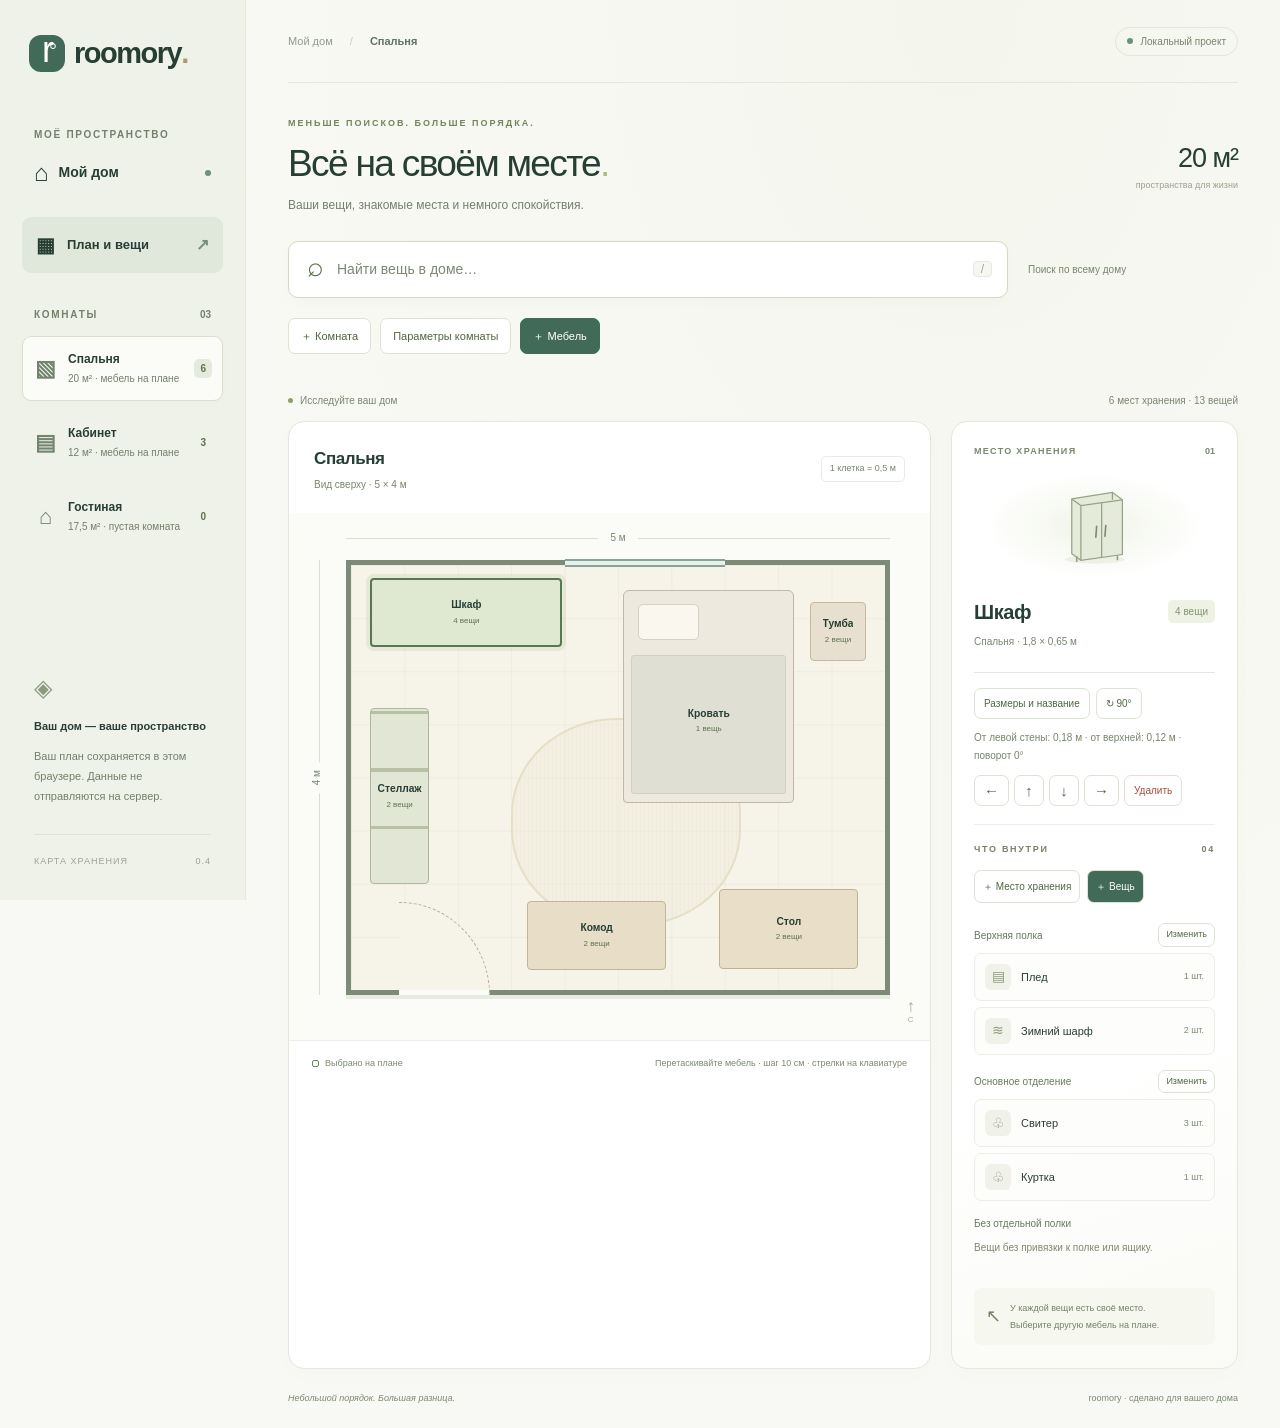
==== index.html @ 4cada7dd "Add storage sections, editable items and safe transfers between furniture" ====
<!doctype html>
<html lang="ru">
<head>
  <meta charset="UTF-8"><meta name="viewport" content="width=device-width, initial-scale=1">
  <meta name="theme-color" content="#416b58">
  <meta name="description" content="Roomory — карта вашего дома и вещей. Находите нужное на плане комнаты.">
  <title>Roomory — всё на своём месте</title>
  <link rel="icon" href="data:image/svg+xml,%3Csvg xmlns='http://www.w3.org/2000/svg' viewBox='0 0 40 40'%3E%3Crect width='40' height='40' rx='12' fill='%23416b58'/%3E%3Cpath d='M11 29V11h10a6 6 0 0 1 0 12H11m11 0 7 6' fill='none' stroke='white' stroke-width='3'/%3E%3C/svg%3E">
  <link rel="stylesheet" href="styles.css"><script src="app.js" defer></script>
</head>
<body>
  <aside class="sidebar">
    <a class="brand" href="./" aria-label="Roomory, главная"><span class="brand-mark">r<span>°</span></span>roomory<span class="brand-dot">.</span></a>
    <div class="home-label">МОЁ ПРОСТРАНСТВО</div>
    <div class="home-name"><span>⌂</span> Мой дом <span class="local-dot" title="Локальное приложение"></span></div>
    <nav aria-label="Разделы"><a class="nav-active" href="#workspace"><span>▦</span> План и вещи <span class="nav-arrow">↗</span></a></nav>
    <div class="rooms-heading">КОМНАТЫ <span>03</span></div><div id="room-navigation" class="room-navigation"></div>

    <div class="sidebar-bottom"><div class="privacy-icon">◈</div><strong>Ваш дом — ваше пространство</strong><p>Ваш план сохраняется в этом браузере. Данные не отправляются на сервер.</p><span class="version">КАРТА ХРАНЕНИЯ <span>0.4</span></span></div>
  </aside>
  <main id="workspace">
    <header class="topbar"><div class="breadcrumb">Мой дом <span>/</span> <strong id="breadcrumb-room">Спальня</strong></div><span class="demo-badge"><span></span> Локальный проект</span></header>
    <section class="page-heading"><div><div class="eyebrow">МЕНЬШЕ ПОИСКОВ. БОЛЬШЕ ПОРЯДКА.</div><h1>Всё на своём месте<span>.</span></h1><p>Ваши вещи, знакомые места и немного спокойствия.</p></div><div class="room-summary"><strong id="room-area">20<span> м²</span></strong><span>пространства для жизни</span></div></section>
    <section class="search-section" aria-label="Поиск вещей"><div class="search-wrap"><span class="search-icon" aria-hidden="true">⌕</span><label class="sr-only" for="search">Найти вещь в доме</label><input id="search" type="search" placeholder="Найти вещь в доме…" autocomplete="off"><kbd aria-hidden="true">/</kbd></div><span class="search-hint">Поиск по всему дому</span><div id="search-results" class="search-results" hidden aria-label="Результаты поиска"></div><p id="search-status" class="sr-only" role="status"></p></section>
    <div class="editor-toolbar"><button id="new-room" type="button">＋ Комната</button><button id="edit-room" type="button">Параметры комнаты</button><button id="new-furniture" type="button" class="primary-button">＋ Мебель</button></div><p id="editor-status" class="editor-status" role="status"></p><div class="room-toolbar"><div><span class="toolbar-dot"></span> Исследуйте ваш дом</div><span id="room-stats"></span></div><div class="workspace-grid"><section class="plan-card" aria-labelledby="room-title"><div class="card-header"><div><h2 id="room-title">Спальня <span>01</span></h2><p>Вид сверху · 5 × 4 м</p></div><span class="scale-label">1 клетка = 0,5 м</span></div>
      <div class="plan-stage"><div class="dimension dimension-top"><span>5 м</span></div><div class="dimension dimension-left"><span>4 м</span></div><div id="floor-plan" class="floor-plan" aria-label="План спальни. Выберите мебель"><div class="window" aria-hidden="true"></div><div class="door" aria-hidden="true"></div><div class="rug" aria-hidden="true"></div></div><div id="empty-room" class="empty-room" hidden><span>⌂</span><h3>Здесь начинается порядок</h3><p>Разместите первый предмет мебели — укажите название и размеры, затем передвиньте его на плане.</p><button id="back-to-bedroom" type="button">Добавить мебель ＋</button></div><span class="plan-north" aria-hidden="true">↑<small>С</small></span></div>
      <div class="plan-footer"><span><i></i> Выбрано на плане</span><span>Перетаскивайте мебель · шаг 10 см · стрелки на клавиатуре</span></div>
    </section><aside class="details-card" aria-labelledby="furniture-name"><div id="empty-details" class="empty-details" hidden><span>▧</span><h2>Место для ваших вещей</h2><p>Выберите мебель на плане — здесь появятся её отделения и содержимое.</p><div>Добавьте мебель кнопкой<br>«＋ Мебель» над планом</div></div><div class="details-topline"><span>МЕСТО ХРАНЕНИЯ</span><span id="furniture-number"></span></div><div id="furniture-illustration" class="furniture-illustration" aria-hidden="true"></div><div class="details-title"><h2 id="furniture-name"></h2><span id="item-count"></span></div><p id="furniture-meta" class="furniture-meta"></p><div id="object-controls" class="object-controls"><div class="object-actions"><button id="edit-furniture" type="button">Размеры и название</button><button id="rotate-furniture" type="button">↻ 90°</button></div><p id="object-position"></p><div class="move-controls" aria-label="Переместить мебель на 10 сантиметров"><button type="button" data-move="left" aria-label="Сдвинуть влево">←</button><button type="button" data-move="up" aria-label="Сдвинуть вверх">↑</button><button type="button" data-move="down" aria-label="Сдвинуть вниз">↓</button><button type="button" data-move="right" aria-label="Сдвинуть вправо">→</button><button id="delete-furniture" type="button" class="danger-link">Удалить</button></div></div><div class="contents-heading">ЧТО ВНУТРИ <span id="contents-total"></span></div><div class="content-toolbar"><button id="add-section" type="button">＋ Место хранения</button><button id="add-item" type="button" class="primary-button">＋ Вещь</button></div><div id="contents"></div><div class="details-note"><span>↖</span> У каждой вещи есть своё место.<br>Выберите другую мебель на плане.</div></aside></div>
    <footer class="page-footer"><span>Небольшой порядок. Большая разница.</span><span>roomory · сделано для вашего дома</span></footer>
    <p id="storage-status" class="storage-status" role="status" hidden></p>
  </main>
<dialog id="editor-dialog" aria-labelledby="dialog-title"><form id="editor-form" novalidate><div class="dialog-header"><h2 id="dialog-title"></h2><button id="close-dialog" type="button" aria-label="Закрыть">×</button></div><p id="dialog-description"></p><div id="edit-fields"><label>Название<input id="edit-name" maxlength="60" required></label><label id="type-label">Тип мебели<select id="edit-type"><option value="wardrobe">Шкаф</option><option value="dresser">Комод</option><option value="shelf">Стеллаж</option><option value="desk">Стол</option><option value="bed">Кровать</option><option value="nightstand">Тумба</option></select></label><div class="dimension-fields"><label>Ширина, м<input id="edit-width" type="number" min="0.1" max="30" step="0.01" required inputmode="decimal"></label><label>Длина, м<input id="edit-depth" type="number" min="0.1" max="30" step="0.01" required inputmode="decimal"></label></div></div><p id="dialog-error" class="dialog-error" role="alert"></p><div class="dialog-footer"><button id="delete-room" type="button" class="danger-link">Удалить комнату</button><button id="cancel-dialog" type="button">Отмена</button><button id="save-dialog" type="submit" class="primary-button">Сохранить</button></div></form></dialog>
<dialog id="content-dialog" aria-labelledby="content-title"><form id="content-form" novalidate><div class="dialog-header"><h2 id="content-title"></h2><button id="close-content" type="button" aria-label="Закрыть содержимое">×</button></div><p id="content-description"></p><label>Название<input id="content-name" maxlength="80" required></label><div id="item-fields"><label>Количество, шт.<input id="content-quantity" type="number" min="1" max="999999" step="1" inputmode="numeric"></label><label>Место хранения<select id="content-location"></select></label><label>Заметка<textarea id="content-note" maxlength="1000" rows="3" placeholder="Например, в синем чехле"></textarea></label></div><p id="content-error" class="dialog-error" role="alert"></p><div class="dialog-footer"><button id="remove-content" type="button" class="danger-link">Удалить</button><button id="cancel-content" type="button">Отмена</button><button type="submit" class="primary-button">Сохранить</button></div></form></dialog>
</body>
</html>
---- styles.css ----
:root{--ink:#273e35;--muted:#849087;--green:#416b58;--line:#e6e9e2;--paper:#fafbf7;--font:-apple-system,BlinkMacSystemFont,'Segoe UI',sans-serif}*{box-sizing:border-box}body{margin:0;background:var(--paper);color:var(--ink);font:14px/1.5 var(--font)}button,input{font:inherit}button,a,input{-webkit-tap-highlight-color:transparent}button{cursor:pointer}button:focus-visible,a:focus-visible,input:focus-visible{outline:3px solid #c5944e;outline-offset:4px}button{color:inherit}a{color:inherit;text-decoration:none}.sidebar{width:246px;position:fixed;inset:0 auto 0 0;background:#f0f2eb;border-right:1px solid var(--line);padding:32px 22px;display:flex;flex-direction:column}.brand{display:flex;align-items:center;font-size:29px;font-weight:800;letter-spacing:-1.5px;margin:0 7px 51px}.brand-mark{display:inline-flex;align-items:center;justify-content:center;width:36px;height:37px;background:var(--green);color:#fff;border-radius:12px;font-size:36px;font-weight:500;line-height:1;margin-right:9px;padding-bottom:7px;letter-spacing:-5px}.brand-mark span{font-size:20px;align-self:flex-start;margin-top:6px}.brand-dot{color:#b4966c}.home-label,.rooms-heading,.eyebrow,.details-topline,.contents-heading{font-size:10px;letter-spacing:1.7px;font-weight:800}.home-label{color:#8d978e;margin:0 12px 13px}.home-name{display:flex;align-items:center;gap:10px;margin:0 12px 26px;font-weight:700}.home-name>span:first-child{font-size:24px}.local-dot,.demo-badge span{width:6px;height:6px;border-radius:50%;background:#6c917a}.local-dot{margin-left:auto}.nav-active{display:flex;align-items:center;gap:12px;background:#e0e8dc;padding:13px 14px;border-radius:9px;font-weight:700;font-size:13px}.nav-active>span:first-child{font-size:20px}.nav-arrow{margin-left:auto;font-size:16px;color:#73907a}.rooms-heading{display:flex;justify-content:space-between;margin:34px 12px 14px;color:#8d978e}.rooms-heading span{letter-spacing:0}.room-tab{border:1px solid #dde3d8;background:#f9fbf5;border-radius:9px;width:100%;display:flex;align-items:center;padding:12px 10px;text-align:left;gap:10px;font-size:12px;font-weight:700}.room-symbol{font-size:22px;color:#73856e}.room-tab small{display:block;color:#8c9589;font-size:10px;font-weight:500;margin-top:3px}.room-count{margin-left:auto;border-radius:5px;background:#e9eee3;padding:2px 6px;font-size:10px}.sidebar-bottom{margin-top:auto;padding:30px 12px 0}.privacy-icon{font-size:24px;color:#8b9a80;margin-bottom:9px}.sidebar-bottom strong{font-size:11px}.sidebar-bottom p{color:#8a9388;font-size:11px;line-height:1.8}.version{border-top:1px solid #dde3d7;display:flex;justify-content:space-between;padding-top:20px;margin-top:27px;font-size:9px;letter-spacing:1px;color:#9ba295}main{margin-left:246px;padding:0 42px;max-width:1800px}.topbar{height:83px;border-bottom:1px solid var(--line);display:flex;align-items:center;justify-content:space-between;font-size:11px}.breadcrumb{color:#929b92}.breadcrumb span{padding:0 14px;color:#c4cbc0}.breadcrumb strong{color:#607260;font-weight:600}.demo-badge{display:flex;align-items:center;gap:7px;border:1px solid #e1e6da;border-radius:30px;padding:6px 11px;font-size:10px;color:#76846d}.page-heading{display:flex;align-items:center;justify-content:space-between;padding:36px 0 27px;gap:20px}.eyebrow{font-size:9px;color:#8a9a7b;letter-spacing:2px}h1{font-size:clamp(25px,2.9vw,42px);line-height:1.25;letter-spacing:-1.6px;font-weight:600;margin:9px 0 10px}h1>span{color:#b0b97f}.page-heading p{color:#8b958c;font-size:12px;margin:0}.room-summary{text-align:right;display:flex;flex-direction:column;flex-shrink:0}.room-summary strong{font-size:27px;font-weight:500;letter-spacing:-1px}.room-summary strong span{font-size:15px}.room-summary>span{font-size:9px;color:#9aa18e}.search-section{position:relative;display:flex;align-items:center;gap:20px;margin-bottom:27px}.search-wrap{height:51px;display:flex;align-items:center;background:#fff;border:1px solid #dde3d7;border-radius:10px;flex:1;max-width:650px;box-shadow:0 3px 7px #33492d03}.search-icon{font-size:28px;line-height:1;margin:0 13px 4px 18px;color:#7c8c77}input{width:100%;border:0;background:transparent;min-width:0;color:var(--ink);font-size:12px;outline:none;padding:13px 0}input::placeholder{color:#9ba395}kbd{margin:0 15px;padding:0 7px;background:#f6f7f1;border:1px solid #e6e9e0;border-radius:4px;color:#a0a790;font:12px var(--font)}.search-hint{font-size:10px;color:#9aa28e;white-space:nowrap}.search-results{position:absolute;top:58px;left:0;right:0;max-width:650px;z-index:10;background:white;box-shadow:0 12px 35px #273e3520;border:1px solid var(--line);padding:7px;border-radius:10px;max-height:320px;overflow:auto}.search-result{display:block;text-align:left;width:100%;border:0;background:white;padding:11px 12px;border-radius:6px}.search-result:hover{background:#eef2e9}.search-result strong{display:block;font-size:12px}.search-result small,.no-results{font-size:11px;color:#84907b}.no-results{padding:12px;margin:0}.workspace-grid{display:grid;grid-template-columns:minmax(0,1fr) 287px;gap:20px;align-items:stretch}.plan-card,.details-card{border:1px solid var(--line);background:#fff;border-radius:14px;overflow:hidden}.card-header{display:flex;align-items:center;justify-content:space-between;padding:23px 25px 18px;gap:12px}h2{font-size:17px;letter-spacing:-.4px;margin:0;font-weight:700}.card-header h2 span{font-size:10px;color:#adb49e;font-weight:500;margin-left:9px}.card-header p{font-size:10px;color:#97a08f;margin:5px 0 0}.scale-label{font-size:9px;color:#9aa48e;border:1px solid #e8ece3;border-radius:5px;padding:5px 8px}.plan-stage{position:relative;padding:47px 40px 45px 57px;background:#fbfcf8;min-height:400px;display:flex;align-items:center}.floor-plan{width:100%;aspect-ratio:5/4;position:relative;border:5px solid #7d8a75;background-color:#f6f3e9;background-image:linear-gradient(#c6cab52b 1px,transparent 1px),linear-gradient(90deg,#c6cab52b 1px,transparent 1px);background-size:10% 12.5%;box-shadow:0 4px 0 #e8ebdf;isolation:isolate}.dimension{position:absolute;font-size:10px;color:#9ba58d}.dimension-top{top:25px;left:57px;right:40px;border-top:1px solid #d9dfd0;text-align:center}.dimension-top span{position:relative;top:-9px;background:#fbfcf8;padding:0 12px}.dimension-left{left:30px;top:47px;bottom:45px;border-left:1px solid #d9dfd0;display:flex;align-items:center}.dimension-left span{position:relative;left:-11px;background:#fbfcf8;padding:8px 0;writing-mode:vertical-rl;transform:rotate(180deg)}.window{position:absolute;width:30%;height:8px;top:-6px;left:40%;background:#e6f0ec;border-top:2px solid #8aa297;border-bottom:2px solid #8aa297;z-index:3}.door{position:absolute;bottom:-5px;left:9%;width:17%;height:22%;border-top:1px dashed #acb09a;border-right:1px dashed #acb09a;border-radius:0 100% 0 0;background:#f6f3e9;z-index:0}.door:after{content:'';position:absolute;left:0;bottom:0;width:100%;height:5px;background:#fbfcf8}.rug{position:absolute;left:30%;top:36%;width:43%;height:49%;border-radius:46%;border:2px solid #e6dfc6;background:repeating-linear-gradient(90deg,#ede8d655 0 3px,#e2dac655 3px 4px);z-index:-1}.furniture{position:absolute;border:1.5px solid #afb69d;background:#e4e8d8;border-radius:4px;display:flex;align-items:center;justify-content:center;flex-direction:column;padding:4px;line-height:1.3;transition:box-shadow .18s,background .18s;z-index:1;overflow:visible}.furniture:hover{box-shadow:0 0 0 3px #718a6550}.furniture.is-selected{border:2px solid #567950;background:#dfe8d1;box-shadow:0 0 0 4px #678b521b;z-index:2}.furniture.is-match{box-shadow:0 0 0 5px #d9a75d60}.furniture-name{font-size:clamp(8px,.8vw,11px);font-weight:600;text-align:center;z-index:2}.furniture-items{font-size:8px;color:#7f8d70;margin-top:4px;z-index:2}.furniture.bed{background:#ede9df;border-color:#bfb8a5;border-radius:6px 6px 4px 4px}.bed:before{content:'';position:absolute;inset:30% 4% 4%;background:#e0dfd3;border:1px solid #d2d0c0;border-radius:3px}.bed:after{content:'';position:absolute;top:6%;left:8%;width:35%;height:16%;border:1px solid #d6d2c2;border-radius:5px;background:#f9f7ee;box-shadow:calc(100% + 8px) 0 #f9f7ee}.bed .furniture-name{margin-top:30%}.wardrobe{background:repeating-linear-gradient(90deg,#e0e6d4 0 32%,#b1baa3 32% 33%)}.desk{background:#e9dfc9;border-color:#c1b18e}.dresser{background:#e8dec8;border-color:#c3b493}.shelf{background:repeating-linear-gradient(0deg,#e1e6d5 0 31%,#b8c1a6 31% 33%)}.nightstand{background:#e7dfcf;border-color:#c5b9a0}.plan-north{position:absolute;right:15px;bottom:15px;color:#a0ac91;font-size:17px;display:flex;flex-direction:column;align-items:center;line-height:1.1}.plan-north small{font-size:8px}.plan-footer{padding:16px 23px;display:flex;align-items:center;justify-content:space-between;gap:12px;font-size:9px;color:#9aa28f;border-top:1px solid #eef0e8}.plan-footer>span:first-child{display:flex;align-items:center;gap:6px;white-space:nowrap}.plan-footer i{width:7px;height:7px;border:1.5px solid #6b8759;border-radius:2px}.details-card{padding:23px 22px;display:flex;flex-direction:column}.details-topline{display:flex;justify-content:space-between;color:#98a18e;font-size:9px;letter-spacing:1.3px}.details-topline>span:last-child{letter-spacing:0}.furniture-illustration{height:105px;display:grid;place-items:center;margin:10px 0;color:#69805c}.furniture-illustration svg{height:83px;width:90px}.details-title{display:flex;align-items:center;justify-content:space-between;gap:8px}.details-title h2{font-size:20px}.details-title>span{font-size:10px;padding:4px 7px;border-radius:5px;background:#edf2e5;color:#83936e;white-space:nowrap}.furniture-meta{font-size:10px;color:#96a08d;margin:7px 0 23px}.contents-heading{font-size:9px;color:#98a18e;border-top:1px solid #edf0e7;padding-top:18px;display:flex;justify-content:space-between}.storage-group{margin-top:15px}.storage-group h3{font-size:10px;color:#8d9980;font-weight:500;margin:0 0 8px}.item{display:flex;align-items:center;gap:10px;border:1px solid #ebeee5;border-radius:7px;padding:9px 10px;margin-top:6px;background:#fdfefb;font-size:11px}.item-icon{width:26px;height:26px;background:#f0f2e9;border-radius:6px;display:grid;place-items:center;color:#8f9c7e;font-size:14px}.item small{margin-left:auto;color:#a5ac99;font-size:9px}.item.is-found{background:#fff4df;border-color:#d7b77a}.details-note{font-size:9px;line-height:1.8;color:#9da58f;background:#f6f8f0;border-radius:7px;padding:12px;margin-top:auto}.details-note>span{float:left;font-size:18px;margin-right:9px}.page-footer{display:flex;justify-content:space-between;gap:14px;color:#a3ab97;font-size:9px;padding:23px 0}.page-footer>span:first-child{font-style:italic}.sr-only{position:absolute;width:1px;height:1px;padding:0;margin:-1px;overflow:hidden;clip:rect(0,0,0,0);white-space:nowrap;border:0}.storage-status{background:#fff4df;padding:10px;border-radius:6px;font-size:12px}
@media(min-width:1450px){.plan-stage{padding-left:75px;padding-right:60px}.dimension-top{left:75px;right:60px}.dimension-left{left:48px}.workspace-grid{grid-template-columns:minmax(0,1fr) 320px}.details-card{padding:25px}.furniture-name{font-size:12px}}
@media(max-width:1100px){.sidebar{width:200px;padding:28px 15px}main{margin-left:200px;padding:0 25px}.brand{font-size:25px}.workspace-grid{grid-template-columns:minmax(0,1fr) 245px;gap:14px}.details-card{padding:20px 16px}.plan-stage{padding:44px 25px 35px 40px;min-height:330px}.dimension-top{left:40px;right:25px}.dimension-left{left:20px;top:44px;bottom:35px}.search-hint{display:none}.scale-label{display:none}.card-header{padding:20px}.plan-footer{padding:13px;font-size:8px}.furniture-items{font-size:7px}.details-title h2{font-size:17px}}
@media(max-width:800px){.sidebar{position:static;width:100%;padding:16px 20px;flex-direction:row;align-items:center;justify-content:space-between;border-right:0;border-bottom:1px solid var(--line)}.brand{margin:0;font-size:24px}.brand-mark{width:30px;height:31px;font-size:30px}.sidebar .home-label,.home-name,.sidebar nav,.rooms-heading,.sidebar-bottom{display:none}.room-tab{width:auto;border:0;background:transparent;padding:0}.room-symbol,.room-count{display:none}.room-tab small{font-size:9px}.room-tab>span{text-align:right}main{margin-left:0;padding:0 20px}.topbar{height:55px}.page-heading{padding-top:27px}.eyebrow{font-size:8px;letter-spacing:1.3px}h1{font-size:30px;letter-spacing:-1.2px}.room-summary{display:none}.page-heading p{font-size:11px}.workspace-grid{grid-template-columns:1fr}.plan-stage{min-height:0;padding:40px 28px 35px 43px}.dimension-top{left:43px;right:28px;top:23px}.dimension-left{left:22px;top:40px;bottom:35px}.furniture-name{font-size:11px}.furniture-items{font-size:9px}.details-card{padding:22px}.furniture-illustration{height:75px;margin:0}.furniture-illustration svg{height:65px}.details-note{margin-top:20px}.details-topline{margin-bottom:7px}.details-title h2{font-size:21px}.item{font-size:12px}.page-footer{font-size:8px}.search-section{margin-bottom:20px}.plan-footer{font-size:8px}.plan-footer>span:last-child{max-width:160px;text-align:right}}
@media(prefers-reduced-motion:reduce){*{transition:none!important;scroll-behavior:auto!important}}

@media(max-width:800px){.furniture-name{font-size:9px}.furniture-items{font-size:7px}.shelf .furniture-name{writing-mode:vertical-rl}.shelf .furniture-items,.nightstand .furniture-items{display:none}.nightstand .furniture-name{font-size:8px}}
/* Visual prototype v0.2: warm paper, sage accents and room-aware states. */
:root{--muted:#697763;--line:#e3e7dc;--paper:#f8f9f4;--font:'Avenir Next','Segoe UI',-apple-system,BlinkMacSystemFont,sans-serif}
body{background:radial-gradient(ellipse at 75% 0,#edf1e150,transparent 60%),var(--paper)}
.sidebar{background:#eff2e9}.home-label,.rooms-heading{color:#73816b}.brand{font-weight:700}.room-navigation{display:grid;gap:9px}.room-tab{background:transparent;border-color:transparent;transition:background .18s,border-color .18s;min-height:65px}.room-tab:hover{background:#e6ecdf}.room-tab[aria-current]{background:#fbfcf7;border-color:#d8e0cd;box-shadow:0 3px 9px #30422d04}.room-tab small{color:#738069}.room-count{background:#e4ebdc;color:#60734f}.room-tab:not([aria-current]) .room-count{background:transparent}.room-symbol{width:25px;text-align:center}.sidebar-bottom p{color:#73806a}.page-heading{padding-top:34px}.page-heading p{color:#74816d}h1{font-family:'Avenir Next','Segoe UI',sans-serif;font-weight:500;letter-spacing:-1.7px}.eyebrow{color:#72865b}.search-wrap{height:57px;max-width:720px;border-color:#cfdac3;box-shadow:0 5px 14px #33492d05}.search-wrap:focus-within{border-color:#718c60;box-shadow:0 0 0 3px #78965d14}.search-icon{color:#58734a}input{font-size:14px}input::placeholder{color:#7c8973}.search-hint{color:#78866c}.room-toolbar{display:flex;justify-content:space-between;gap:16px;align-items:center;margin:0 0 13px;font-size:10px;color:#7a886f}.room-toolbar>div{display:flex;align-items:center;gap:7px}.toolbar-dot{width:5px;height:5px;background:#8aa16b;border-radius:50%}.plan-card,.details-card{box-shadow:0 6px 24px #40552c04;border-radius:16px}.card-header p,.scale-label,.furniture-meta{color:#78866e}.card-header{padding-top:24px;padding-bottom:21px}.details-card{background:linear-gradient(160deg,#fff 65%,#fafbf6);position:relative}.details-topline{color:#7a886e}.details-note{color:#748266}.contents-heading{color:#758369}.storage-group h3{color:#687a59}.item{padding:10px;transition:background .15s}.item small{color:#7c896f}.furniture-illustration{height:114px;background:radial-gradient(ellipse at center,#f0f4e7,transparent 65%);margin-bottom:14px}.page-footer{color:#7c896f}.empty-room{position:absolute;left:17%;right:13%;top:50%;transform:translateY(-50%);text-align:center;padding:20px 16px;background:#fcfdf8ed;border:1px solid #e0e6d6;border-radius:13px;box-shadow:0 7px 28px #57673e08}.empty-room>span{font-size:34px;color:#8e9d7d}.empty-room h3{font-size:18px;font-weight:600;margin:8px 0;color:#4c6542}.empty-room p{font-size:12px;color:#77866a;line-height:1.8;max-width:280px;margin:0 auto 16px}.empty-room button{border:0;border-radius:7px;padding:10px 12px;background:#e7eedc;font-size:11px;font-weight:600;color:#506c40}.is-empty{opacity:.6}.is-empty .window,.is-empty .door,.is-empty .rug{display:none}.empty-details{text-align:center;margin:auto 0;padding:50px 3px}.empty-details>span{display:grid;place-items:center;margin:0 auto 20px;width:66px;height:66px;border-radius:20px;background:#edf2e5;color:#8ea079;font-size:30px}.empty-details h2{font-size:18px;font-weight:600}.empty-details p{font-size:12px;line-height:1.9;color:#7b896f;margin:15px 0 28px}.empty-details>div{font-size:10px;color:#8d997e;line-height:1.9;border-top:1px solid #e5ebdd;padding-top:20px}.has-no-selection>:not(.empty-details){display:none}.empty-contents{padding:22px 6px 35px;text-align:center}.empty-contents>span{font-size:30px;color:#9aaa87}.empty-contents h3{font-size:13px;font-weight:600;margin:10px 0}.empty-contents p{font-size:11px;color:#7c896f;line-height:1.9}.search-results{max-width:720px}.no-results{font-size:12px;color:#657955;line-height:1.8;padding:19px 17px}.search-result{padding:13px}.search-result strong{font-size:13px}.search-result small{color:#6b805c}.plan-footer{color:#7c896e}.furniture-items{color:#5d7150}.furniture-name{font-weight:600}.plan-stage{min-height:400px}
@media(max-width:1100px){.sidebar{width:205px}main{margin-left:205px;padding:0 25px}.plan-stage{min-height:330px}.details-title h2{font-size:17px}}
@media(max-width:800px){.sidebar{width:100%;display:block;padding:17px 20px 12px}.brand{margin-bottom:17px}.rooms-heading{display:none}.room-navigation{display:flex;gap:7px;overflow-x:auto;padding-bottom:3px}.room-tab{display:flex;flex:1;min-width:95px;min-height:50px;width:auto;padding:8px 10px;border:1px solid #dce4d2;border-radius:9px;background:#f5f7ef}.room-tab-label{font-size:11px}.room-tab>span{text-align:left}.room-tab small{font-size:8px;white-space:nowrap}.room-symbol,.room-count{display:none}main{margin-left:0;padding:0 16px}.topbar{height:49px}.page-heading{padding:25px 0 23px}.eyebrow{font-size:8px}h1{font-size:29px;margin-top:10px}.search-wrap{height:54px}input{font-size:13px}.room-toolbar{font-size:9px;margin-bottom:12px}.workspace-grid{gap:14px}.plan-stage{min-height:0;padding:40px 28px 35px 43px}.card-header{padding:19px}.scale-label{display:block;font-size:8px;padding:4px}.details-card{padding:21px}.furniture-illustration{height:75px;margin:4px 0 12px}.empty-room{left:15%;right:10%;padding:14px 10px}.empty-room>span{font-size:24px}.empty-room h3{font-size:15px;margin:5px 0}.empty-room p{font-size:10px;line-height:1.6;margin-bottom:10px}.empty-room button{font-size:9px;padding:8px}.empty-details{padding:25px 14px}.empty-details>span{margin-bottom:12px}.empty-details p{margin:12px auto 20px;max-width:240px}.page-footer{flex-direction:column;gap:5px;font-size:9px;padding:19px 0 24px}}
@media(max-width:370px){h1{font-size:25px}.scale-label{display:none}.room-tab{min-width:85px;padding:8px}.room-tab small{font-size:7px}.search-icon{margin-left:12px;margin-right:8px}}
.editor-toolbar{display:flex;gap:9px;flex-wrap:wrap;margin:-7px 0 8px}.editor-toolbar button,.object-controls button,.dialog-footer button,.dialog-header button{font:inherit;font-size:11px;border:1px solid #dbe3d2;border-radius:7px;background:#fff;padding:9px 12px;color:#4f6743}button.primary-button{background:#416b58;color:white;border-color:#416b58}button:disabled{opacity:.4;cursor:not-allowed}.editor-status{font-size:11px;line-height:1.7;color:#5d7550;min-height:19px;margin:4px 0 12px}.object-controls{border-top:1px solid var(--line);padding:15px 0 18px}.object-actions{display:flex;gap:6px}.object-controls button{padding:7px 9px;font-size:10px}.object-controls p{font-size:10px;color:#77866a;line-height:1.8}.move-controls{display:flex;gap:5px;flex-wrap:wrap}.move-controls button{min-width:30px}.danger-link{color:#a34d3d!important;background:transparent!important;border-color:#eadbd4!important}dialog{width:min(460px,calc(100% - 28px));padding:25px;border:1px solid #dce4d2;border-radius:17px;box-shadow:0 25px 90px #23332435;color:var(--ink);background:#fcfdf8;max-height:90dvh;overflow:auto}dialog::backdrop{background:#20342665;backdrop-filter:blur(3px)}.dialog-header{display:flex;align-items:center;justify-content:space-between}.dialog-header button{font-size:23px;padding:0 9px;background:transparent;border:0}#dialog-description{font-size:12px;line-height:1.8;color:#718366;margin:17px 0 20px}#editor-form label{display:block;font-size:12px;font-weight:600;margin-bottom:16px}#editor-form input,#editor-form select{display:block;width:100%;padding:11px 12px;margin-top:7px;border:1px solid #d6dfcb;border-radius:7px;background:#fff;font-size:14px;color:var(--ink)}.dimension-fields{display:grid;grid-template-columns:1fr 1fr;gap:14px}.dialog-footer{display:flex;gap:7px;justify-content:flex-end;flex-wrap:wrap;margin-top:20px}.dialog-footer .danger-link{margin-right:auto}.dialog-error{color:#a34d3d;font-size:12px;line-height:1.8}.dialog-error:empty{display:none}button.danger-button{background:#a34d3d;border-color:#a34d3d}.furniture{cursor:grab;user-select:none}.furniture:active{cursor:grabbing}.furniture-name{overflow-wrap:anywhere;max-width:100%;max-height:100%;overflow:hidden}.details-note{margin-top:20px}.plan-stage{align-items:center}.floor-plan{flex-shrink:0}#empty-room[hidden],#edit-fields[hidden],#type-label[hidden],#delete-room[hidden]{display:none}#empty-room{pointer-events:none}#empty-room button{pointer-events:auto}.object-controls [data-move]{font-size:15px;line-height:1}.dimension-top,.dimension-left{color:#78886c}
@media(max-width:800px){.editor-toolbar{margin-top:0;gap:6px}.editor-toolbar button{padding:9px;font-size:10px}.editor-status{font-size:10px;margin-bottom:10px}.object-controls button{font-size:11px;padding:9px}.object-controls p{font-size:11px}.move-controls{gap:7px}.move-controls button{min-width:36px}.plan-footer>span:last-child{max-width:185px}.plan-stage{overflow:auto}dialog{padding:20px}}
.content-toolbar{display:flex;gap:7px;margin:14px 0 5px;flex-wrap:wrap}.content-toolbar button,.section-edit{font:inherit;font-size:10px;border:1px solid #dbe3d2;border-radius:7px;background:#fff;padding:8px;color:#4f6743}.content-toolbar .primary-button{background:#416b58;color:white}.section-heading{display:flex;align-items:center;justify-content:space-between;gap:8px}.section-heading h3{margin:0;overflow-wrap:anywhere}.section-edit{padding:4px 7px;font-size:9px}.section-empty{font-size:10px;line-height:1.7;color:#7c896f;margin:8px 0 12px}.item{width:100%;text-align:left;font-family:inherit;color:var(--ink);cursor:pointer}.item:hover{background:#f0f4e7;border-color:#cbd8bc}.item-icon{flex-shrink:0}.item-label{min-width:0;flex:1}.item-name{display:block;overflow-wrap:anywhere}.item-note{display:block;font-size:10px;color:#75836a;white-space:pre-wrap;overflow-wrap:anywhere;line-height:1.7;margin-top:4px}.item small{white-space:nowrap;flex-shrink:0}#content-form label{display:block;font-size:12px;font-weight:600;margin-bottom:16px}#content-form input,#content-form select,#content-form textarea{display:block;width:100%;padding:11px 12px;margin-top:7px;border:1px solid #d6dfcb;border-radius:7px;background:#fff;font:14px var(--font);color:var(--ink)}#content-form textarea{resize:vertical;min-height:85px}#content-description{font-size:12px;line-height:1.8;color:#718366;margin:17px 0 20px}#item-fields[hidden],#remove-content[hidden]{display:none}
@media(max-width:800px){.content-toolbar button{font-size:11px;padding:10px}.section-edit{font-size:10px;padding:7px}.item{padding:12px}.section-empty{font-size:11px}}
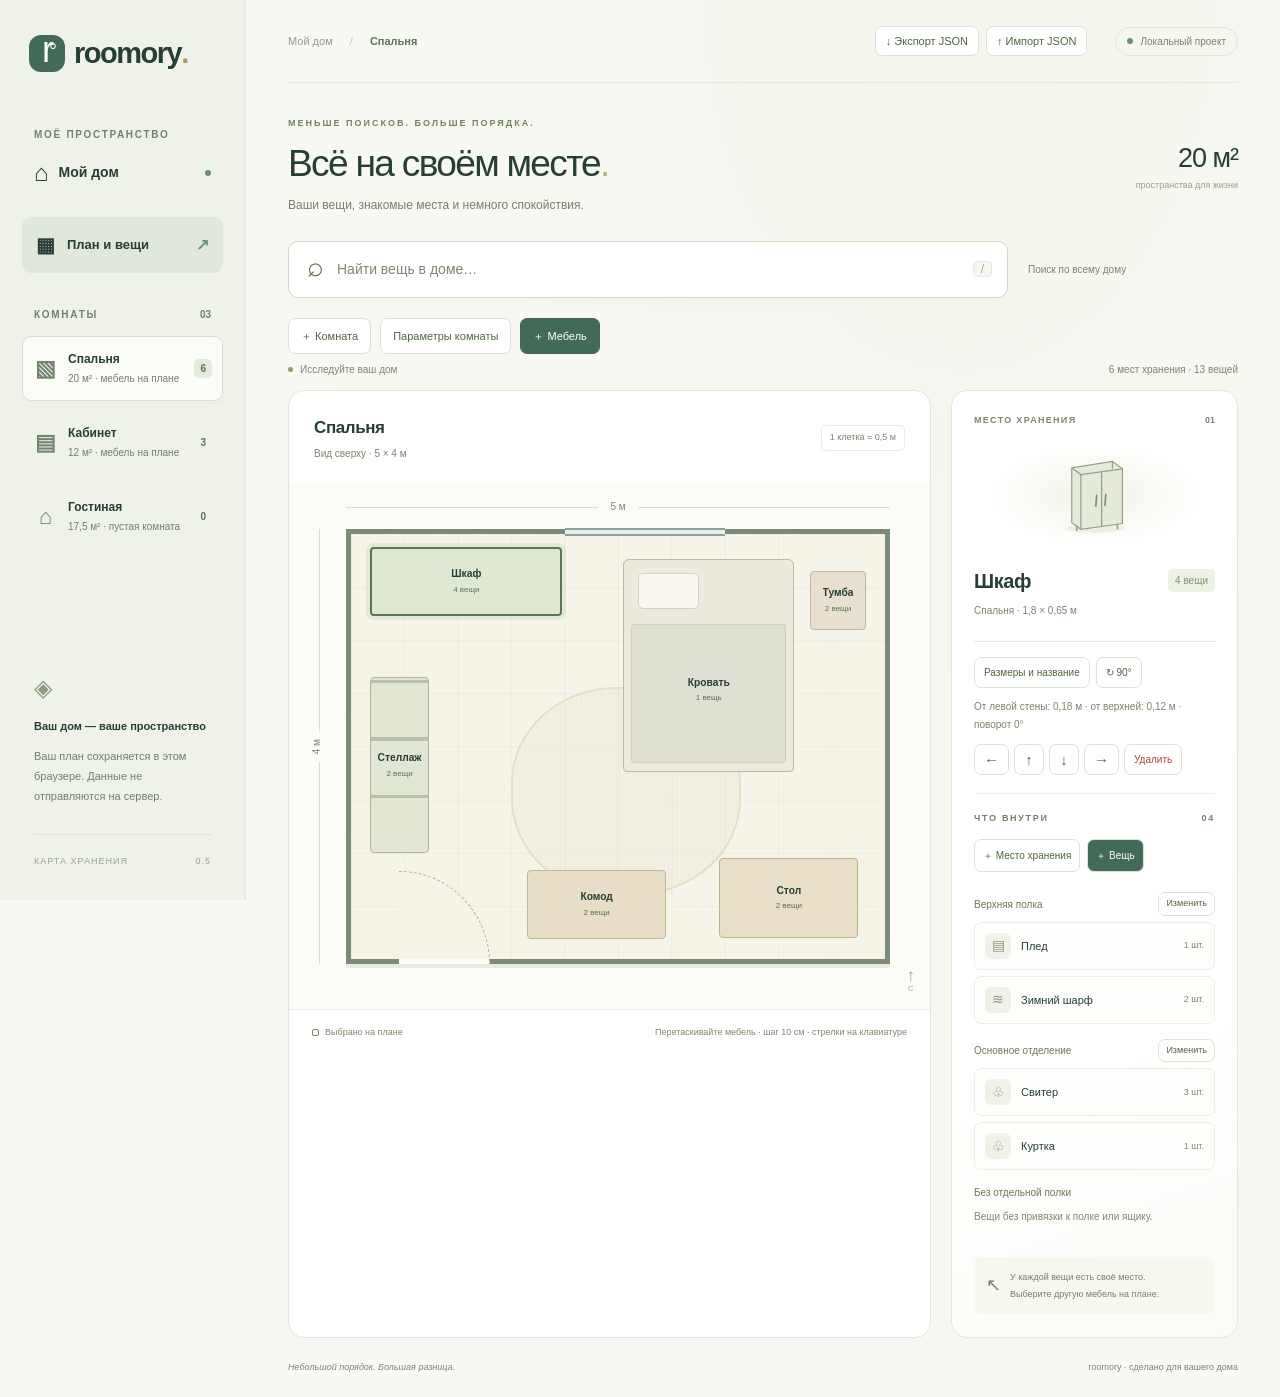
==== commit 595a8606: "Add validated JSON backups and refine search after end-to-end user QA" ====
--- a/index.html
+++ b/index.html
@@ -6,7 +6,7 @@
   <meta name="description" content="Roomory — карта вашего дома и вещей. Находите нужное на плане комнаты.">
   <title>Roomory — всё на своём месте</title>
   <link rel="icon" href="data:image/svg+xml,%3Csvg xmlns='http://www.w3.org/2000/svg' viewBox='0 0 40 40'%3E%3Crect width='40' height='40' rx='12' fill='%23416b58'/%3E%3Cpath d='M11 29V11h10a6 6 0 0 1 0 12H11m11 0 7 6' fill='none' stroke='white' stroke-width='3'/%3E%3C/svg%3E">
-  <link rel="stylesheet" href="styles.css"><script src="app.js" defer></script>
+  <link rel="stylesheet" href="styles.css"><script src="data.js" defer></script><script src="app.js" defer></script>
 </head>
 <body>
   <aside class="sidebar">
@@ -16,12 +16,12 @@
     <nav aria-label="Разделы"><a class="nav-active" href="#workspace"><span>▦</span> План и вещи <span class="nav-arrow">↗</span></a></nav>
     <div class="rooms-heading">КОМНАТЫ <span>03</span></div><div id="room-navigation" class="room-navigation"></div>
 
-    <div class="sidebar-bottom"><div class="privacy-icon">◈</div><strong>Ваш дом — ваше пространство</strong><p>Ваш план сохраняется в этом браузере. Данные не отправляются на сервер.</p><span class="version">КАРТА ХРАНЕНИЯ <span>0.4</span></span></div>
+    <div class="sidebar-bottom"><div class="privacy-icon">◈</div><strong>Ваш дом — ваше пространство</strong><p>Ваш план сохраняется в этом браузере. Данные не отправляются на сервер.</p><span class="version">КАРТА ХРАНЕНИЯ <span>0.5</span></span></div>
   </aside>
   <main id="workspace">
-    <header class="topbar"><div class="breadcrumb">Мой дом <span>/</span> <strong id="breadcrumb-room">Спальня</strong></div><span class="demo-badge"><span></span> Локальный проект</span></header>
+    <header class="topbar"><div class="breadcrumb">Мой дом <span>/</span> <strong id="breadcrumb-room">Спальня</strong></div><div class="backup-actions"><button id="export-project" type="button">↓ Экспорт JSON</button><button id="import-project" type="button">↑ Импорт JSON</button><input id="import-file" type="file" accept=".json,application/json" hidden></div><span class="demo-badge"><span></span> Локальный проект</span></header>
     <section class="page-heading"><div><div class="eyebrow">МЕНЬШЕ ПОИСКОВ. БОЛЬШЕ ПОРЯДКА.</div><h1>Всё на своём месте<span>.</span></h1><p>Ваши вещи, знакомые места и немного спокойствия.</p></div><div class="room-summary"><strong id="room-area">20<span> м²</span></strong><span>пространства для жизни</span></div></section>
-    <section class="search-section" aria-label="Поиск вещей"><div class="search-wrap"><span class="search-icon" aria-hidden="true">⌕</span><label class="sr-only" for="search">Найти вещь в доме</label><input id="search" type="search" placeholder="Найти вещь в доме…" autocomplete="off"><kbd aria-hidden="true">/</kbd></div><span class="search-hint">Поиск по всему дому</span><div id="search-results" class="search-results" hidden aria-label="Результаты поиска"></div><p id="search-status" class="sr-only" role="status"></p></section>
+    <section class="search-section" aria-label="Поиск вещей"><div class="search-wrap"><span class="search-icon" aria-hidden="true">⌕</span><label class="sr-only" for="search">Найти вещь в доме</label><input id="search" type="search" placeholder="Найти вещь в доме…" autocomplete="off"><kbd aria-hidden="true">/</kbd></div><span class="search-hint">Поиск по всему дому</span><div id="search-results" class="search-results" hidden aria-label="Результаты поиска"></div><p id="search-status" class="search-status" role="status"></p></section>
     <div class="editor-toolbar"><button id="new-room" type="button">＋ Комната</button><button id="edit-room" type="button">Параметры комнаты</button><button id="new-furniture" type="button" class="primary-button">＋ Мебель</button></div><p id="editor-status" class="editor-status" role="status"></p><div class="room-toolbar"><div><span class="toolbar-dot"></span> Исследуйте ваш дом</div><span id="room-stats"></span></div><div class="workspace-grid"><section class="plan-card" aria-labelledby="room-title"><div class="card-header"><div><h2 id="room-title">Спальня <span>01</span></h2><p>Вид сверху · 5 × 4 м</p></div><span class="scale-label">1 клетка = 0,5 м</span></div>
       <div class="plan-stage"><div class="dimension dimension-top"><span>5 м</span></div><div class="dimension dimension-left"><span>4 м</span></div><div id="floor-plan" class="floor-plan" aria-label="План спальни. Выберите мебель"><div class="window" aria-hidden="true"></div><div class="door" aria-hidden="true"></div><div class="rug" aria-hidden="true"></div></div><div id="empty-room" class="empty-room" hidden><span>⌂</span><h3>Здесь начинается порядок</h3><p>Разместите первый предмет мебели — укажите название и размеры, затем передвиньте его на плане.</p><button id="back-to-bedroom" type="button">Добавить мебель ＋</button></div><span class="plan-north" aria-hidden="true">↑<small>С</small></span></div>
       <div class="plan-footer"><span><i></i> Выбрано на плане</span><span>Перетаскивайте мебель · шаг 10 см · стрелки на клавиатуре</span></div>
@@ -31,5 +31,6 @@
   </main>
 <dialog id="editor-dialog" aria-labelledby="dialog-title"><form id="editor-form" novalidate><div class="dialog-header"><h2 id="dialog-title"></h2><button id="close-dialog" type="button" aria-label="Закрыть">×</button></div><p id="dialog-description"></p><div id="edit-fields"><label>Название<input id="edit-name" maxlength="60" required></label><label id="type-label">Тип мебели<select id="edit-type"><option value="wardrobe">Шкаф</option><option value="dresser">Комод</option><option value="shelf">Стеллаж</option><option value="desk">Стол</option><option value="bed">Кровать</option><option value="nightstand">Тумба</option></select></label><div class="dimension-fields"><label>Ширина, м<input id="edit-width" type="number" min="0.1" max="30" step="0.01" required inputmode="decimal"></label><label>Длина, м<input id="edit-depth" type="number" min="0.1" max="30" step="0.01" required inputmode="decimal"></label></div></div><p id="dialog-error" class="dialog-error" role="alert"></p><div class="dialog-footer"><button id="delete-room" type="button" class="danger-link">Удалить комнату</button><button id="cancel-dialog" type="button">Отмена</button><button id="save-dialog" type="submit" class="primary-button">Сохранить</button></div></form></dialog>
 <dialog id="content-dialog" aria-labelledby="content-title"><form id="content-form" novalidate><div class="dialog-header"><h2 id="content-title"></h2><button id="close-content" type="button" aria-label="Закрыть содержимое">×</button></div><p id="content-description"></p><label>Название<input id="content-name" maxlength="80" required></label><div id="item-fields"><label>Количество, шт.<input id="content-quantity" type="number" min="1" max="999999" step="1" inputmode="numeric"></label><label>Место хранения<select id="content-location"></select></label><label>Заметка<textarea id="content-note" maxlength="1000" rows="3" placeholder="Например, в синем чехле"></textarea></label></div><p id="content-error" class="dialog-error" role="alert"></p><div class="dialog-footer"><button id="remove-content" type="button" class="danger-link">Удалить</button><button id="cancel-content" type="button">Отмена</button><button type="submit" class="primary-button">Сохранить</button></div></form></dialog>
+<dialog id="import-dialog" aria-labelledby="import-title"><div class="dialog-header"><h2 id="import-title">Восстановить резервную копию?</h2></div><p id="import-summary"></p><p class="import-warning">Текущие комнаты, мебель и вещи будут полностью заменены. Сначала сохраните их через «Экспорт JSON», если они вам нужны.</p><p id="import-error" class="dialog-error" role="alert"></p><div class="dialog-footer"><button id="export-before-import" type="button">↓ Сохранить текущий проект</button><button id="cancel-import" type="button">Отмена</button><button id="confirm-import" type="button" class="primary-button">Заменить проект</button></div></dialog>
 </body>
 </html>
--- a/styles.css
+++ b/styles.css
@@ -16,3 +16,11 @@
 @media(max-width:800px){.editor-toolbar{margin-top:0;gap:6px}.editor-toolbar button{padding:9px;font-size:10px}.editor-status{font-size:10px;margin-bottom:10px}.object-controls button{font-size:11px;padding:9px}.object-controls p{font-size:11px}.move-controls{gap:7px}.move-controls button{min-width:36px}.plan-footer>span:last-child{max-width:185px}.plan-stage{overflow:auto}dialog{padding:20px}}
 .content-toolbar{display:flex;gap:7px;margin:14px 0 5px;flex-wrap:wrap}.content-toolbar button,.section-edit{font:inherit;font-size:10px;border:1px solid #dbe3d2;border-radius:7px;background:#fff;padding:8px;color:#4f6743}.content-toolbar .primary-button{background:#416b58;color:white}.section-heading{display:flex;align-items:center;justify-content:space-between;gap:8px}.section-heading h3{margin:0;overflow-wrap:anywhere}.section-edit{padding:4px 7px;font-size:9px}.section-empty{font-size:10px;line-height:1.7;color:#7c896f;margin:8px 0 12px}.item{width:100%;text-align:left;font-family:inherit;color:var(--ink);cursor:pointer}.item:hover{background:#f0f4e7;border-color:#cbd8bc}.item-icon{flex-shrink:0}.item-label{min-width:0;flex:1}.item-name{display:block;overflow-wrap:anywhere}.item-note{display:block;font-size:10px;color:#75836a;white-space:pre-wrap;overflow-wrap:anywhere;line-height:1.7;margin-top:4px}.item small{white-space:nowrap;flex-shrink:0}#content-form label{display:block;font-size:12px;font-weight:600;margin-bottom:16px}#content-form input,#content-form select,#content-form textarea{display:block;width:100%;padding:11px 12px;margin-top:7px;border:1px solid #d6dfcb;border-radius:7px;background:#fff;font:14px var(--font);color:var(--ink)}#content-form textarea{resize:vertical;min-height:85px}#content-description{font-size:12px;line-height:1.8;color:#718366;margin:17px 0 20px}#item-fields[hidden],#remove-content[hidden]{display:none}
 @media(max-width:800px){.content-toolbar button{font-size:11px;padding:10px}.section-edit{font-size:10px;padding:7px}.item{padding:12px}.section-empty{font-size:11px}}
+.backup-actions{display:flex;gap:7px;margin-left:auto;margin-right:14px}.backup-actions button{font:11px var(--font);border:1px solid #dbe3d2;border-radius:7px;background:#fff;color:#4f6743;padding:8px 10px}.search-section{flex-wrap:wrap}.search-status{flex-basis:100%;font-size:11px;color:#667e54;margin:0;overflow-wrap:anywhere}.search-status:empty{display:none}.results-caption{font-size:11px;color:#718465;margin:6px 12px 4px}.import-warning{background:#fff4df;border-radius:8px;padding:13px;font-size:12px;line-height:1.8;color:#7c6136}#import-summary{font-size:12px;line-height:1.9;overflow-wrap:anywhere}.item.is-found{outline:2px solid #c5a05e;outline-offset:2px}.search-result:focus-visible{background:#eef2e5}
+@media(max-width:800px){.topbar{height:auto;min-height:65px;flex-wrap:wrap;gap:10px;padding:12px 0}.topbar .demo-badge{display:none}.backup-actions{margin:0 0 0 auto;gap:5px}.backup-actions button{font-size:9px;padding:8px}.breadcrumb{font-size:10px}.breadcrumb span{padding:0 6px}.search-status{font-size:10px;line-height:1.8}#import-dialog .dialog-footer{justify-content:stretch}#import-dialog .dialog-footer button{flex:1}}
+/* QA refinements: empty projects, long labels and messages visible after actions. */
+.project-is-empty .room-summary,.project-is-empty .dimension,.project-is-empty .card-header p,.project-is-empty .scale-label,.project-is-empty .plan-footer,.project-is-empty .empty-details>div{display:none}.project-is-empty .floor-plan{visibility:hidden}.project-is-empty .plan-stage{min-height:360px;max-height:400px}.project-is-empty .empty-room{top:50%}.topbar{gap:14px}.breadcrumb{min-width:0;overflow-wrap:anywhere;flex:1}.backup-actions{flex-shrink:0}.scale-label{flex-shrink:0;white-space:nowrap}.room-tab-label{min-width:0;overflow-wrap:anywhere}.room-count{flex-shrink:0}.card-header>div,.details-title h2{min-width:0;overflow-wrap:anywhere}.furniture-meta{overflow-wrap:anywhere}.editor-status:not(:empty){position:fixed;left:calc(246px + 30px);bottom:18px;z-index:30;max-width:min(660px,calc(100vw - 310px));border:1px solid #cddbc1;border-radius:10px;padding:12px 16px;background:#fbfdf6;box-shadow:0 6px 30px #273e3520;margin:0;max-height:25vh;overflow:auto}.editor-status:empty{display:none}.room-navigation{overflow-y:auto;max-height:40vh}.item-note{max-height:120px;overflow:auto}#search-status{max-width:100%}.storage-status{position:relative;z-index:31}
+@media(max-width:1100px) and (min-width:801px){.editor-status:not(:empty){left:230px;max-width:calc(100vw - 260px)}}
+@media(max-width:800px){.topbar{align-items:flex-start;gap:10px}.breadcrumb{flex-basis:100%}.backup-actions{margin-left:0}.editor-status:not(:empty){left:12px;right:12px;bottom:12px;max-width:none;font-size:11px}.room-tab{flex:0 0 125px;min-width:125px}.room-tab-label{width:100%}.room-tab small{white-space:normal}.room-navigation{max-height:160px;align-items:stretch}.plan-footer{align-items:flex-start}.plan-stage{min-width:0}.project-is-empty .plan-stage{min-height:300px}.empty-room{left:10%;right:10%}}
+.search-result strong,.search-result small{overflow-wrap:anywhere}.search-result{min-width:0}.details-card{min-width:0}.room-summary{white-space:nowrap}.dialog-header h2{overflow-wrap:anywhere;min-width:0}.dialog-header button{flex-shrink:0}
+.room-tab-name{display:-webkit-box;-webkit-line-clamp:2;-webkit-box-orient:vertical;overflow:hidden;overflow-wrap:anywhere}.room-tab small{line-height:1.6}
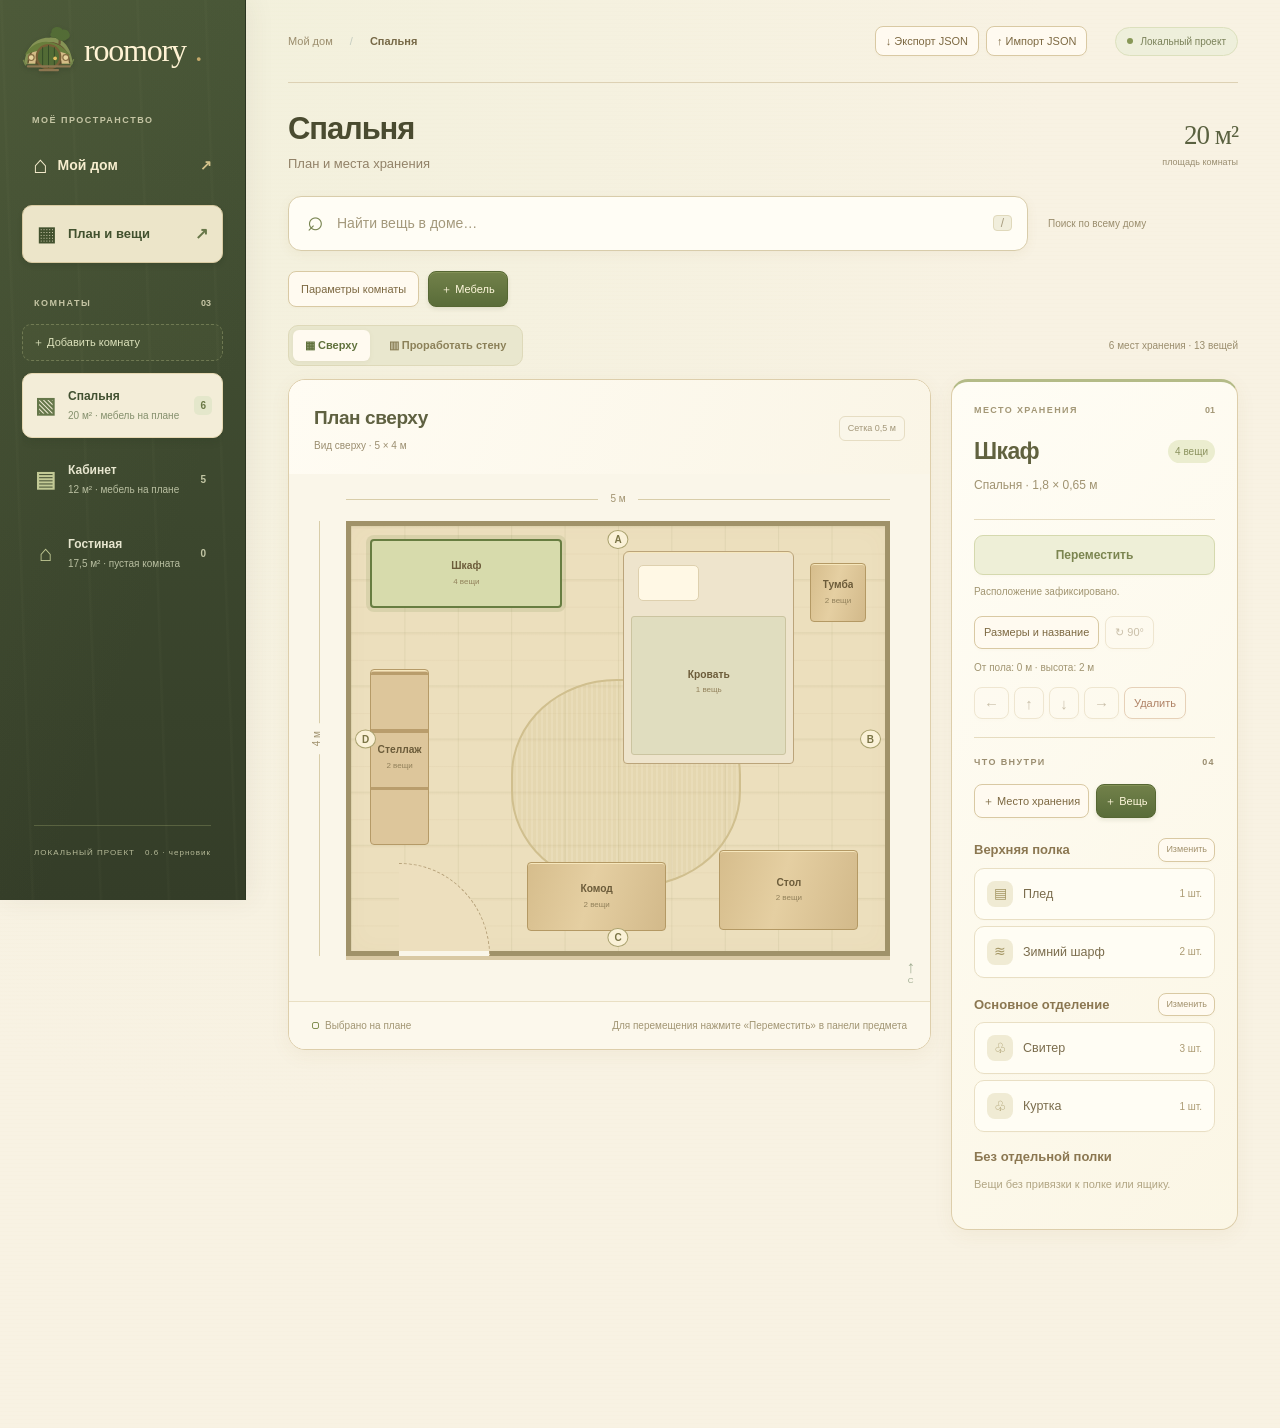
==== commit f09ef5cc: "Add synchronized wall views and cozy woodland interface" ====
--- a/index.html
+++ b/index.html
@@ -2,34 +2,35 @@
 <html lang="ru">
 <head>
   <meta charset="UTF-8"><meta name="viewport" content="width=device-width, initial-scale=1">
-  <meta name="theme-color" content="#416b58">
+  <meta name="theme-color" content="#526339">
   <meta name="description" content="Roomory — карта вашего дома и вещей. Находите нужное на плане комнаты.">
-  <title>Roomory — всё на своём месте</title>
-  <link rel="icon" href="data:image/svg+xml,%3Csvg xmlns='http://www.w3.org/2000/svg' viewBox='0 0 40 40'%3E%3Crect width='40' height='40' rx='12' fill='%23416b58'/%3E%3Cpath d='M11 29V11h10a6 6 0 0 1 0 12H11m11 0 7 6' fill='none' stroke='white' stroke-width='3'/%3E%3C/svg%3E">
-  <link rel="stylesheet" href="styles.css"><script src="data.js" defer></script><script src="app.js" defer></script>
+  <title>Roomory — план хранения</title>
+  <link rel="icon" type="image/svg+xml" href="assets/hobbit-mark.svg">
+  <link rel="stylesheet" href="styles.css"><link rel="stylesheet" href="woodland.css"><script src="wall-geometry.js" defer></script><script src="data.js" defer></script><script src="app.js" defer></script>
 </head>
 <body>
   <aside class="sidebar">
-    <a class="brand" href="./" aria-label="Roomory, главная"><span class="brand-mark">r<span>°</span></span>roomory<span class="brand-dot">.</span></a>
+    <a class="brand" href="./" aria-label="Roomory, главная"><img class="brand-house" src="assets/hobbit-mark.svg" alt="">roomory<span class="brand-dot">.</span></a>
     <div class="home-label">МОЁ ПРОСТРАНСТВО</div>
-    <div class="home-name"><span>⌂</span> Мой дом <span class="local-dot" title="Локальное приложение"></span></div>
+    <button id="home-button" class="home-name" type="button"><span>⌂</span> Мой дом <span>↗</span></button>
     <nav aria-label="Разделы"><a class="nav-active" href="#workspace"><span>▦</span> План и вещи <span class="nav-arrow">↗</span></a></nav>
-    <div class="rooms-heading">КОМНАТЫ <span>03</span></div><div id="room-navigation" class="room-navigation"></div>
+    <div class="rooms-heading">КОМНАТЫ <span>03</span></div><button id="new-room" class="sidebar-add-room" type="button">＋ Добавить комнату</button><div id="room-navigation" class="room-navigation"></div>
 
-    <div class="sidebar-bottom"><div class="privacy-icon">◈</div><strong>Ваш дом — ваше пространство</strong><p>Ваш план сохраняется в этом браузере. Данные не отправляются на сервер.</p><span class="version">КАРТА ХРАНЕНИЯ <span>0.5</span></span></div>
+    <div class="sidebar-bottom"><span class="version">ЛОКАЛЬНЫЙ ПРОЕКТ <span>0.6 · черновик</span></span></div>
   </aside>
   <main id="workspace">
     <header class="topbar"><div class="breadcrumb">Мой дом <span>/</span> <strong id="breadcrumb-room">Спальня</strong></div><div class="backup-actions"><button id="export-project" type="button">↓ Экспорт JSON</button><button id="import-project" type="button">↑ Импорт JSON</button><input id="import-file" type="file" accept=".json,application/json" hidden></div><span class="demo-badge"><span></span> Локальный проект</span></header>
-    <section class="page-heading"><div><div class="eyebrow">МЕНЬШЕ ПОИСКОВ. БОЛЬШЕ ПОРЯДКА.</div><h1>Всё на своём месте<span>.</span></h1><p>Ваши вещи, знакомые места и немного спокойствия.</p></div><div class="room-summary"><strong id="room-area">20<span> м²</span></strong><span>пространства для жизни</span></div></section>
+    <figure id="home-illustration" class="home-illustration home-hero" hidden><img src="assets/hobbit-home.png" alt="Уютный домик в зелёном холме: круглая дверь, сад и большое дерево над крышей" width="1536" height="512"><figcaption><h1>Мой дом</h1><p id="home-summary"></p></figcaption></figure>
+    <section class="page-heading"><div><h1 id="page-title">Спальня</h1><p id="page-subtitle">План и хранение</p></div><div class="room-summary"><strong id="room-area">20<span> м²</span></strong><span>площадь комнаты</span></div></section>
     <section class="search-section" aria-label="Поиск вещей"><div class="search-wrap"><span class="search-icon" aria-hidden="true">⌕</span><label class="sr-only" for="search">Найти вещь в доме</label><input id="search" type="search" placeholder="Найти вещь в доме…" autocomplete="off"><kbd aria-hidden="true">/</kbd></div><span class="search-hint">Поиск по всему дому</span><div id="search-results" class="search-results" hidden aria-label="Результаты поиска"></div><p id="search-status" class="search-status" role="status"></p></section>
-    <div class="editor-toolbar"><button id="new-room" type="button">＋ Комната</button><button id="edit-room" type="button">Параметры комнаты</button><button id="new-furniture" type="button" class="primary-button">＋ Мебель</button></div><p id="editor-status" class="editor-status" role="status"></p><div class="room-toolbar"><div><span class="toolbar-dot"></span> Исследуйте ваш дом</div><span id="room-stats"></span></div><div class="workspace-grid"><section class="plan-card" aria-labelledby="room-title"><div class="card-header"><div><h2 id="room-title">Спальня <span>01</span></h2><p>Вид сверху · 5 × 4 м</p></div><span class="scale-label">1 клетка = 0,5 м</span></div>
-      <div class="plan-stage"><div class="dimension dimension-top"><span>5 м</span></div><div class="dimension dimension-left"><span>4 м</span></div><div id="floor-plan" class="floor-plan" aria-label="План спальни. Выберите мебель"><div class="window" aria-hidden="true"></div><div class="door" aria-hidden="true"></div><div class="rug" aria-hidden="true"></div></div><div id="empty-room" class="empty-room" hidden><span>⌂</span><h3>Здесь начинается порядок</h3><p>Разместите первый предмет мебели — укажите название и размеры, затем передвиньте его на плане.</p><button id="back-to-bedroom" type="button">Добавить мебель ＋</button></div><span class="plan-north" aria-hidden="true">↑<small>С</small></span></div>
-      <div class="plan-footer"><span><i></i> Выбрано на плане</span><span>Перетаскивайте мебель · шаг 10 см · стрелки на клавиатуре</span></div>
-    </section><aside class="details-card" aria-labelledby="furniture-name"><div id="empty-details" class="empty-details" hidden><span>▧</span><h2>Место для ваших вещей</h2><p>Выберите мебель на плане — здесь появятся её отделения и содержимое.</p><div>Добавьте мебель кнопкой<br>«＋ Мебель» над планом</div></div><div class="details-topline"><span>МЕСТО ХРАНЕНИЯ</span><span id="furniture-number"></span></div><div id="furniture-illustration" class="furniture-illustration" aria-hidden="true"></div><div class="details-title"><h2 id="furniture-name"></h2><span id="item-count"></span></div><p id="furniture-meta" class="furniture-meta"></p><div id="object-controls" class="object-controls"><div class="object-actions"><button id="edit-furniture" type="button">Размеры и название</button><button id="rotate-furniture" type="button">↻ 90°</button></div><p id="object-position"></p><div class="move-controls" aria-label="Переместить мебель на 10 сантиметров"><button type="button" data-move="left" aria-label="Сдвинуть влево">←</button><button type="button" data-move="up" aria-label="Сдвинуть вверх">↑</button><button type="button" data-move="down" aria-label="Сдвинуть вниз">↓</button><button type="button" data-move="right" aria-label="Сдвинуть вправо">→</button><button id="delete-furniture" type="button" class="danger-link">Удалить</button></div></div><div class="contents-heading">ЧТО ВНУТРИ <span id="contents-total"></span></div><div class="content-toolbar"><button id="add-section" type="button">＋ Место хранения</button><button id="add-item" type="button" class="primary-button">＋ Вещь</button></div><div id="contents"></div><div class="details-note"><span>↖</span> У каждой вещи есть своё место.<br>Выберите другую мебель на плане.</div></aside></div>
-    <footer class="page-footer"><span>Небольшой порядок. Большая разница.</span><span>roomory · сделано для вашего дома</span></footer>
+    <div class="editor-toolbar"><button id="edit-room" type="button">Параметры комнаты</button><button id="new-furniture" type="button" class="primary-button">＋ Мебель</button></div><p id="editor-status" class="editor-status" role="status"></p><section id="home-overview" hidden aria-label="Обзор дома"></section><div class="room-toolbar"><div class="view-switch" role="group" aria-label="Ракурс"><button id="view-top" type="button" aria-pressed="true">▦ Сверху</button><button id="view-wall" type="button" aria-pressed="false">▥ Проработать стену</button></div><span id="room-stats"></span></div><div class="workspace-grid"><section class="plan-card" aria-labelledby="room-title"><div class="card-header"><div><h2 id="room-title">Спальня <span>01</span></h2><p>Вид сверху · 5 × 4 м</p></div><span class="scale-label">Сетка 0,5 м</span></div>
+      <div id="wall-tools" class="wall-tools" hidden><div id="wall-tabs" role="group" aria-label="Выбор стены"></div><button id="add-wall-shelf" type="button">＋ Настенная полка</button></div><section id="wall-workspace" hidden><div class="wall-layout"><div class="wall-elevation-wrap"><div class="wall-scale"><span id="wall-dimensions"></span><span>Высота от пола ↑</span></div><div id="wall-elevation" aria-label="Развёртка стены"></div><div class="wall-floor-label">Пол · 0 м</div><p id="wall-empty" class="wall-empty" hidden>На этой стене пока нет мебели. Добавьте полку или привяжите выбранный предмет.</p></div><div class="wall-context"><span class="mini-caption">СВЯЗЬ С ПЛАНОМ</span><div id="wall-minimap"></div><p id="wall-direction"></p><button id="attach-selected" type="button">Привязать выбранную мебель</button></div></div></section><div class="plan-stage"><div class="dimension dimension-top"><span>5 м</span></div><div class="dimension dimension-left"><span>4 м</span></div><div id="floor-plan" class="floor-plan" aria-label="План спальни. Выберите мебель"><div class="door" aria-hidden="true"></div><div class="rug" aria-hidden="true"></div></div><div id="empty-room" class="empty-room" hidden><span>⌂</span><h3>Нет мебели</h3><p>Разместите первый предмет мебели — укажите название и размеры, затем передвиньте его на плане.</p><button id="back-to-bedroom" type="button">Добавить мебель ＋</button></div><span class="plan-north" aria-hidden="true">↑<small>С</small></span></div>
+      <div class="plan-footer"><span><i></i> Выбрано на плане</span><span>Для перемещения нажмите «Переместить» в панели предмета</span></div>
+    </section><aside class="details-card" aria-labelledby="furniture-name"><div id="empty-details" class="empty-details" hidden><span>▧</span><h2>Место для ваших вещей</h2><p>Выберите мебель на плане — здесь появятся её отделения и содержимое.</p><div>Выберите предмет, чтобы увидеть содержимое</div></div><div class="details-topline"><span>МЕСТО ХРАНЕНИЯ</span><span id="furniture-number"></span></div><div id="furniture-illustration" class="furniture-illustration" aria-hidden="true"></div><div class="details-title"><h2 id="furniture-name"></h2><span id="item-count"></span></div><p id="furniture-meta" class="furniture-meta"></p><div id="object-controls" class="object-controls"><button id="toggle-move" class="toggle-move" type="button" aria-pressed="false">Переместить</button><p id="move-hint" class="move-hint">Расположение зафиксировано.</p><div class="object-actions"><button id="edit-furniture" type="button">Размеры и название</button><button id="rotate-furniture" type="button">↻ 90°</button></div><p id="object-position"></p><div class="move-controls" aria-label="Переместить мебель на 10 сантиметров"><button type="button" data-move="left" aria-label="Сдвинуть влево">←</button><button type="button" data-move="up" aria-label="Сдвинуть вверх">↑</button><button type="button" data-move="down" aria-label="Сдвинуть вниз">↓</button><button type="button" data-move="right" aria-label="Сдвинуть вправо">→</button><button id="delete-furniture" type="button" class="danger-link">Удалить</button></div></div><div id="stacked-items" class="stacked-items" hidden></div><div class="contents-heading">ЧТО ВНУТРИ <span id="contents-total"></span></div><div class="content-toolbar"><button id="add-section" type="button">＋ Место хранения</button><button id="add-item" type="button" class="primary-button">＋ Вещь</button></div><div id="contents"></div><button id="show-object-wall" class="show-object-wall" type="button" hidden>Показать на стене ↗</button></aside></div>
+
     <p id="storage-status" class="storage-status" role="status" hidden></p>
   </main>
-<dialog id="editor-dialog" aria-labelledby="dialog-title"><form id="editor-form" novalidate><div class="dialog-header"><h2 id="dialog-title"></h2><button id="close-dialog" type="button" aria-label="Закрыть">×</button></div><p id="dialog-description"></p><div id="edit-fields"><label>Название<input id="edit-name" maxlength="60" required></label><label id="type-label">Тип мебели<select id="edit-type"><option value="wardrobe">Шкаф</option><option value="dresser">Комод</option><option value="shelf">Стеллаж</option><option value="desk">Стол</option><option value="bed">Кровать</option><option value="nightstand">Тумба</option></select></label><div class="dimension-fields"><label>Ширина, м<input id="edit-width" type="number" min="0.1" max="30" step="0.01" required inputmode="decimal"></label><label>Длина, м<input id="edit-depth" type="number" min="0.1" max="30" step="0.01" required inputmode="decimal"></label></div></div><p id="dialog-error" class="dialog-error" role="alert"></p><div class="dialog-footer"><button id="delete-room" type="button" class="danger-link">Удалить комнату</button><button id="cancel-dialog" type="button">Отмена</button><button id="save-dialog" type="submit" class="primary-button">Сохранить</button></div></form></dialog>
+<dialog id="editor-dialog" aria-labelledby="dialog-title"><form id="editor-form" novalidate><div class="dialog-header"><h2 id="dialog-title"></h2><button id="close-dialog" type="button" aria-label="Закрыть">×</button></div><p id="dialog-description"></p><div id="edit-fields"><label>Название<input id="edit-name" maxlength="60" required></label><label id="type-label">Тип мебели<select id="edit-type"><option value="wardrobe">Шкаф</option><option value="dresser">Комод</option><option value="shelf">Стеллаж</option><option value="desk">Стол</option><option value="bed">Кровать</option><option value="nightstand">Тумба</option></select></label><div class="dimension-fields"><label>Ширина, м<input id="edit-width" type="number" min="0.1" max="30" step="0.01" required inputmode="decimal"></label><label>Длина, м<input id="edit-depth" type="number" min="0.1" max="30" step="0.01" required inputmode="decimal"></label></div><div class="dimension-fields"><label>Высота, м<input id="edit-height" type="number" min="0.05" max="10" step="0.01" inputmode="decimal"></label><label id="elevation-label">От пола, м<input id="edit-elevation" type="number" min="0" max="10" step="0.01" inputmode="decimal"></label></div><label id="wall-field-label">Привязка к стене<select id="edit-wall"><option value="">Без привязки</option><option value="north">Стена A · сверху плана</option><option value="east">Стена B · справа</option><option value="south">Стена C · снизу</option><option value="west">Стена D · слева</option></select></label></div><p id="dialog-error" class="dialog-error" role="alert"></p><div class="dialog-footer"><button id="delete-room" type="button" class="danger-link">Удалить комнату</button><button id="cancel-dialog" type="button">Отмена</button><button id="save-dialog" type="submit" class="primary-button">Сохранить</button></div></form></dialog>
 <dialog id="content-dialog" aria-labelledby="content-title"><form id="content-form" novalidate><div class="dialog-header"><h2 id="content-title"></h2><button id="close-content" type="button" aria-label="Закрыть содержимое">×</button></div><p id="content-description"></p><label>Название<input id="content-name" maxlength="80" required></label><div id="item-fields"><label>Количество, шт.<input id="content-quantity" type="number" min="1" max="999999" step="1" inputmode="numeric"></label><label>Место хранения<select id="content-location"></select></label><label>Заметка<textarea id="content-note" maxlength="1000" rows="3" placeholder="Например, в синем чехле"></textarea></label></div><p id="content-error" class="dialog-error" role="alert"></p><div class="dialog-footer"><button id="remove-content" type="button" class="danger-link">Удалить</button><button id="cancel-content" type="button">Отмена</button><button type="submit" class="primary-button">Сохранить</button></div></form></dialog>
 <dialog id="import-dialog" aria-labelledby="import-title"><div class="dialog-header"><h2 id="import-title">Восстановить резервную копию?</h2></div><p id="import-summary"></p><p class="import-warning">Текущие комнаты, мебель и вещи будут полностью заменены. Сначала сохраните их через «Экспорт JSON», если они вам нужны.</p><p id="import-error" class="dialog-error" role="alert"></p><div class="dialog-footer"><button id="export-before-import" type="button">↓ Сохранить текущий проект</button><button id="cancel-import" type="button">Отмена</button><button id="confirm-import" type="button" class="primary-button">Заменить проект</button></div></dialog>
 </body>
--- a/styles.css
+++ b/styles.css
@@ -24,3 +24,11 @@
 @media(max-width:800px){.topbar{align-items:flex-start;gap:10px}.breadcrumb{flex-basis:100%}.backup-actions{margin-left:0}.editor-status:not(:empty){left:12px;right:12px;bottom:12px;max-width:none;font-size:11px}.room-tab{flex:0 0 125px;min-width:125px}.room-tab-label{width:100%}.room-tab small{white-space:normal}.room-navigation{max-height:160px;align-items:stretch}.plan-footer{align-items:flex-start}.plan-stage{min-width:0}.project-is-empty .plan-stage{min-height:300px}.empty-room{left:10%;right:10%}}
 .search-result strong,.search-result small{overflow-wrap:anywhere}.search-result{min-width:0}.details-card{min-width:0}.room-summary{white-space:nowrap}.dialog-header h2{overflow-wrap:anywhere;min-width:0}.dialog-header button{flex-shrink:0}
 .room-tab-name{display:-webkit-box;-webkit-line-clamp:2;-webkit-box-orient:vertical;overflow:hidden;overflow-wrap:anywhere}.room-tab small{line-height:1.6}
+/* v0.6 — quiet workspace, shared top/wall projections. */
+.home-name{width:100%;border:1px solid transparent;border-radius:8px;background:transparent;padding:9px 10px;margin:0 0 16px;text-align:left;font:600 14px var(--font);cursor:pointer}.home-name:hover,.home-name[aria-pressed="true"]{background:#e2e9dc;border-color:#d8e2ce}.home-name>span:last-child{margin-left:auto;color:#7a8c6b}.sidebar-bottom{padding-top:12px}.sidebar-bottom .version{margin-top:0}.page-heading{padding:25px 0 21px}h1{font-size:30px;letter-spacing:-1px;margin:0 0 5px}.room-toolbar{margin-top:18px}.view-switch{display:flex;gap:4px;background:#eaf0e2;border-radius:9px;padding:4px}.view-switch button{border:0;border-radius:6px;padding:9px 12px;background:transparent;color:#607652;font:600 11px var(--font)}.view-switch button[aria-pressed="true"]{background:#fff;box-shadow:0 2px 5px #33492b08;color:#314f3c}.furniture-illustration{display:none}.details-card{padding-top:22px}.details-title{margin-top:16px}.details-topline{font-size:9px}.scale-label{font-size:9px}.plan-card{align-self:start}.plan-stage[hidden],#wall-tools[hidden],#wall-workspace[hidden],#home-overview[hidden],.plan-footer[hidden],#show-object-wall[hidden],#elevation-label[hidden],#wall-field-label[hidden]{display:none!important}.home-view .workspace-grid,.home-view .editor-toolbar,.home-view .room-toolbar{display:none}.home-view .room-summary{display:flex}.home-view .search-section{margin-bottom:24px}#home-overview{display:grid;grid-template-columns:repeat(auto-fill,minmax(220px,1fr));gap:18px;margin:12px 0 30px}.home-room-card{padding:20px;text-align:left;border:1px solid #e0e7d8;background:#fff;border-radius:13px;font:inherit;color:var(--ink);transition:border-color .15s}.home-room-card:hover{border-color:#8ca67a}.home-room-card h2{margin:20px 0 7px;font-size:17px;overflow-wrap:anywhere}.home-room-card p{font-size:11px;color:#78886d;margin:0 0 15px}.home-open{font-size:11px;color:#416b58}.home-mini-plan{position:relative;width:100%;max-height:150px;max-width:210px;background:#f4f1e7;border:3px solid #a5ae97;overflow:hidden}.home-add-room{border-style:dashed;display:flex;align-items:center;justify-content:center;flex-direction:column;min-height:230px;background:#f4f7ee}.home-add-room>span{font-size:32px;color:#829775}.home-add-room h2{margin-top:8px;font-size:14px}.top-wall,.mini-wall{position:absolute;z-index:5;border:1px solid #8fa17c;border-radius:5px;background:#fcfff7;color:#557244;font:700 10px var(--font);padding:3px 6px}.top-wall:hover,.mini-wall.active{background:#416b58;color:white}.side-north{top:4px;left:50%;transform:translateX(-50%)}.side-east{right:4px;top:50%;transform:translateY(-50%)}.side-south{bottom:4px;left:50%;transform:translateX(-50%)}.side-west{left:4px;top:50%;transform:translateY(-50%)}.wall-tools{display:flex;align-items:center;justify-content:space-between;gap:10px;padding:0 22px 18px;flex-wrap:wrap}#wall-tabs{display:flex;gap:5px}.wall-tab,.wall-tools>button,.wall-context>button,.show-object-wall{font:11px var(--font);padding:8px 10px;border:1px solid #d7e1cd;background:#fff;border-radius:6px;color:#4b6740}.wall-tab[aria-pressed="true"]{background:#416b58;color:white;border-color:#416b58}.wall-tools>button{background:#edf3e4}.wall-layout{padding:19px 28px 24px;background:#fbfcf7;border-top:1px solid #edf0e5}.wall-elevation-wrap{position:relative}.wall-scale{display:flex;justify-content:space-between;color:#839273;font-size:10px;margin:0 0 12px}.wall-elevation-wrap #wall-elevation{position:relative;border:2px solid #a2af92;border-bottom:5px solid #82916f;margin:0 auto;background-color:#f7f4ea;background-image:linear-gradient(#cbd3bd66 1px,transparent 1px),linear-gradient(90deg,#cbd3bd66 1px,transparent 1px);overflow:visible}.wall-object{position:absolute;background:#e4e9d6;border:1.5px solid #9baa83;border-radius:4px;display:flex;flex-direction:column;align-items:center;justify-content:center;color:#4b6040;font:11px var(--font);padding:3px;cursor:grab;touch-action:none;user-select:none}.wall-object.is-selected{border:2px solid #416b58;background:#d9e5ca;box-shadow:0 0 0 4px #416b5815;z-index:3}.wall-object.is-match{box-shadow:0 0 0 4px #d0a15266}.wall-object-name{max-width:100%;overflow-wrap:anywhere;font-size:11px;font-weight:600}.wall-object-height{font-size:9px;color:#7a8d66;margin-top:5px}.wall-object.is-shelf{background:#cabd94;border-color:#9d8d65;border-radius:2px}.is-shelf .wall-object-name{position:absolute;bottom:calc(100% + 4px);left:0;white-space:nowrap;background:#fbfcf7e8;padding:2px 4px;border-radius:3px}.is-shelf .wall-object-height{position:absolute;top:100%;margin-top:4px;white-space:nowrap;background:#fbfcf7e8;padding:0 3px}.wall-floor-label{font-size:9px;color:#849471;padding-top:7px}.wall-context{display:grid;grid-template-columns:140px 1fr;gap:9px 22px;align-items:center;border-top:1px solid #e4eada;margin-top:20px;padding-top:18px}.mini-caption{font-size:9px;letter-spacing:1px;color:#8a987b;grid-column:1/-1}#wall-minimap{position:relative;max-height:125px;width:140px;border:3px solid #a6b298;background:#f0ede1;grid-row:span 2}.mini-object{position:absolute;min-width:0;min-height:0;padding:0;background:#d2dbc1;border:1px solid #a2b18d;border-radius:1px}.mini-object.is-selected{background:#66815b;border-color:#416b58}.mini-wall{font-size:8px;padding:1px 4px}.wall-context p{font-size:11px;line-height:1.8;color:#718362;margin:0}.wall-context>button{justify-self:start;font-size:10px}.wall-empty{font-size:11px;color:#7d8c6c;line-height:1.8;margin:12px 0}.show-object-wall{margin-top:20px;align-self:flex-start}.room-tab-name{font-weight:600}.plan-footer{font-size:9px}.details-note{display:none}
+@media(max-width:800px){.sidebar{padding-top:14px}.brand{display:inline-flex;margin-bottom:14px}.sidebar .home-name{display:inline-flex!important;width:auto;float:right;gap:7px;padding:8px 10px;font-size:11px;margin:0}.home-name>span:first-child{font-size:18px}.page-heading{padding:20px 0 17px}h1{font-size:25px}.room-toolbar{flex-wrap:wrap;gap:10px}.view-switch button{font-size:10px;padding:8px 10px}.wall-tools{padding:0 16px 14px}.wall-tab{font-size:10px;padding:7px 8px}.wall-layout{padding:15px 18px 20px}.wall-context{grid-template-columns:100px 1fr;gap:10px 14px}#wall-minimap{width:100px;max-height:100px}.wall-object-name{font-size:9px}.wall-object-height{font-size:8px}.wall-context p{font-size:10px}.wall-context>button{font-size:9px;padding:7px}.wall-scale{font-size:9px}.home-view .room-summary{display:none}#home-overview{grid-template-columns:1fr 1fr;gap:10px}.home-room-card{padding:13px}.home-room-card h2{font-size:14px;margin-top:14px}.home-room-card p{font-size:10px}.home-open{font-size:10px}.home-mini-plan{max-height:100px}.home-add-room{min-height:190px}}
+.level-badge{position:absolute;right:-5px;top:-11px;background:#416b58;color:white;font-size:8px;padding:2px 5px;border-radius:8px;white-space:nowrap;z-index:4}.stacked-items{border-top:1px solid #e4eada;padding:11px 0 16px}.stacked-items p{font-size:10px;color:#7b8c6c;margin:0 0 8px}.stacked-items button{display:block;width:100%;text-align:left;font:11px var(--font);border:1px solid #e0e7d6;border-radius:6px;padding:8px 9px;background:#fff;color:#59734b;margin-top:5px}.stacked-items button[aria-pressed="true"]{background:#eaf1e1;border-color:#a6bb94}.stacked-items[hidden]{display:none}
+.nav-active.is-idle{background:transparent;color:#7a8870;font-weight:500}
+/* Furniture stays fixed until the explicit move action is enabled. */
+.sidebar-add-room{width:100%;margin:0 0 12px;border:1px dashed #b9c8a9;border-radius:7px;background:transparent;color:#5f7750;font:11px var(--font);padding:10px;text-align:left}.sidebar-add-room:hover{background:#e5eddb}.object-controls .toggle-move{background:#edf3e4;width:100%;font-size:12px;font-weight:600;padding:10px}.object-controls .toggle-move[aria-pressed="true"]{background:#416b58;color:white;border-color:#416b58}.move-hint{font-size:10px!important;line-height:1.7;margin:8px 0 15px}.furniture,.wall-object{cursor:pointer;touch-action:auto}.furniture:active,.wall-object:active{cursor:pointer}.furniture.is-movable,.wall-object.is-movable{cursor:grab;outline:1px dashed #6d8e55;outline-offset:4px}.furniture.is-movable:active,.wall-object.is-movable:active{cursor:grabbing}.furniture.is-floating .furniture-name{position:absolute;bottom:calc(100% + 5px);left:50%;transform:translateX(-50%);writing-mode:horizontal-tb;max-height:none;height:auto;width:max-content;max-width:170px;overflow:visible;white-space:normal;overflow-wrap:anywhere;line-height:1.35;background:#fcfdf6ef;border-radius:3px;padding:2px 4px;z-index:5}.furniture.is-floating .furniture-items{display:none}.wall-object{overflow:visible}.is-shelf .wall-object-name{left:0;bottom:calc(100% + 4px);width:100%;max-width:none;max-height:none;height:auto;white-space:normal;overflow:visible;overflow-wrap:anywhere;line-height:1.35;box-sizing:border-box}.wall-object-height{overflow:visible}.is-shelf .wall-object-height{left:0;max-width:none;white-space:normal;font-size:9px}.level-badge{right:-4px;top:auto;bottom:-14px}.furniture.is-stacked:not(.is-selected) .furniture-name{z-index:2}.furniture.is-stacked.is-selected .furniture-name{z-index:6}
+@media(max-width:800px){.sidebar-add-room{display:block;clear:both;font-size:11px;width:auto;margin:0 0 11px;padding:8px 10px}.furniture.is-floating .furniture-name{max-width:125px;font-size:9px;writing-mode:horizontal-tb}.is-shelf .wall-object-name{font-size:10px}.wall-layout{padding-left:22px;padding-right:22px}}
--- a/woodland.css
+++ b/woodland.css
@@ -0,0 +1,16 @@
+/* Roomory · woodland edition. Warm paper, oak, moss and brass. */
+:root{--ink:#433b2c;--muted:#82765d;--green:#596c3b;--line:#e1d4b8;--paper:#faf5e7;--font:'Avenir Next','Segoe UI',-apple-system,sans-serif}
+body{background-color:#f8f2e3;background-image:radial-gradient(ellipse at 20% 0,#e8edcf55,transparent 55%),repeating-linear-gradient(0deg,#927e4e03 0 1px,transparent 1px 4px);color:var(--ink)}
+.sidebar{background-color:#424c31;background-image:repeating-linear-gradient(88deg,transparent 0 31px,#bfc29007 32px 33px,transparent 35px 68px),linear-gradient(110deg,#67704730,transparent 65%),linear-gradient(#475536,#343d28);border-right:1px solid #2b3521;box-shadow:5px 0 25px #4c3d2910;color:#f1e9cf;padding-top:24px}
+.brand{font-family:Georgia,'Times New Roman',serif;color:#fff3d4;font-weight:500;font-size:32px;letter-spacing:-1.2px;gap:9px;margin:0 0 39px}.brand-house{width:53px;height:51px;object-fit:contain;filter:drop-shadow(0 2px 2px #1f281944)}.brand-dot{color:#c4a96a}.home-label,.rooms-heading{color:#c5c5a4;font-size:9px;letter-spacing:1.5px}.home-label{margin-left:10px}.home-name{color:#f6edce;border-radius:11px}.home-name:hover,.home-name[aria-pressed="true"]{background:#6e7a465c;border-color:#9aa77355}.home-name>span:last-child{color:#d4c38b}.nav-active{background:#ece5c9;color:#42512e;border:1px solid #d8caa2;border-radius:10px;box-shadow:0 3px 5px #1a251522}.nav-active.is-idle{background:transparent;border-color:transparent;color:#d4d6bb;box-shadow:none}.nav-arrow{color:#677749}.room-tab{color:#e7e6cf;background:transparent;border-color:transparent;border-radius:10px}.room-tab:hover{background:#7b82502e}.room-tab[aria-current]{background:#f3edd8;border-color:#e6d8b2;color:#415030;box-shadow:0 3px 9px #1b251a20}.room-tab small{color:#b9bfa1}.room-tab[aria-current] small{color:#85906d}.room-symbol{color:#c2c995}.room-tab[aria-current] .room-symbol{color:#65774a}.room-count{color:#c9d1ad;background:#59643d}.room-tab[aria-current] .room-count{color:#697845;background:#e4e7cb}.room-tab:not([aria-current]) .room-count{color:#c2c6a4}.sidebar-add-room{border-color:#b6ba8660;color:#dce1bb;background:#85925612;border-radius:9px}.sidebar-add-room:hover{background:#88925d35}.sidebar .version{color:#b6ba98;border-color:#a7ae7450;font-size:8px;line-height:1.8}.topbar{border-color:#ddd1b4}.breadcrumb{color:#9b8d6d}.breadcrumb strong{color:#766846}.demo-badge{background:#eeefdb;border-color:#dce0bd;color:#7a8159}.demo-badge span{background:#879756}.page-heading{padding-top:27px}.page-heading h1{font-family:Georgia,'Times New Roman',serif;font-weight:400;font-size:35px;color:#4a4b30;letter-spacing:-1px}.page-heading p{color:#938568;font-size:12px}.room-summary strong{font-family:Georgia,serif;color:#5a6140;font-size:27px}.room-summary>span{color:#9a8e71}.search-wrap{background:#fffdf5;border:1px solid #d8ccaa;border-radius:13px;box-shadow:0 3px 12px #8b6c3610;max-width:740px;height:55px}.search-wrap:focus-within{border-color:#8a9c61;box-shadow:0 0 0 3px #a5b37820}.search-icon{color:#788451}input{color:#514a34}input::placeholder{color:#a4997c}kbd{background:#f1eedc;border-color:#e0d9bb;color:#a69b7e}.search-hint,.room-toolbar{color:#9a8d6d}.search-results{background:#fffdf5;border-color:#d9cdad;border-radius:13px;box-shadow:0 12px 30px #51412320}.search-result{background:#fffdf5;border-radius:8px}.search-result:hover,.search-result:focus-visible{background:#f0f1d9}.search-result strong{color:#59623b}.search-result small{color:#908164}.search-status{color:#8b805c}.no-results{color:#8c7c58}.results-caption{color:#a19675}
+.editor-toolbar button,.backup-actions button,.object-controls button,.content-toolbar button,.section-edit,.wall-tab,.wall-tools>button,.wall-context>button,.show-object-wall{background:#fffaf0;border-color:#d9c9a3;color:#7d6942;border-radius:8px;box-shadow:0 2px 3px #85673305}.editor-toolbar button:hover,.backup-actions button:hover,.content-toolbar button:hover{background:#f3ecd5}.editor-toolbar .primary-button,.content-toolbar .primary-button,button.primary-button{background:linear-gradient(#72814a,#596c39);border-color:#566733;color:#fff8dc;box-shadow:inset 0 1px #9fae6b60,0 2px 4px #465b2520}.view-switch{background:#e9e7ce;border:1px solid #ded9b9;border-radius:10px}.view-switch button{color:#8b8058}.view-switch button[aria-pressed="true"]{background:#fffaf0;color:#60713c;box-shadow:0 1px 5px #85764a12}.plan-card,.details-card{border-color:#ddceab;border-radius:17px;background:#fffcf3;box-shadow:0 5px 20px #8c6f3610}.card-header{background:linear-gradient(110deg,#fffcf3,#faf5e6)}h2{color:#5f6141}.card-header h2{font-family:Georgia,serif;font-size:21px;font-weight:400;letter-spacing:-.2px}.card-header p{color:#a19475}.scale-label{color:#a39779;border-color:#e6ddc3;background:#faf6e9;border-radius:6px}.plan-stage{background:#faf6e9}.floor-plan{border-color:#a09269;background-color:#ecdfbd;background-image:linear-gradient(#9f9c6a27 1px,transparent 1px),linear-gradient(90deg,#9f9c6a27 1px,transparent 1px),repeating-linear-gradient(0deg,transparent 0 24px,#99784c0e 25px 26px);box-shadow:0 4px #d9c9a4,inset 0 0 25px #92793c07}.dimension{color:#a19370}.dimension-top,.dimension-left{border-color:#d8cda9}.dimension-top span,.dimension-left span{background:#faf6e9}.window{background:#dfe9d2;border-color:#92a07d}.door{background:#eddfbe;border-color:#b8a37b}.door:after{background:#faf6e9}.rug{background:repeating-linear-gradient(90deg,#c9b77d35 0 3px,#ddcfa535 3px 5px);border-color:#d0bf8e}.furniture{background:linear-gradient(100deg,#dbc69b,#e4d2ae 50%,#d3bf93);border-color:#b59a67;color:#756039;box-shadow:inset 0 1px #f6e7bc}.furniture.wardrobe{background:repeating-linear-gradient(90deg,#cfb685 0 32%,#b09566 32% 33%)}.furniture.desk,.furniture.dresser,.furniture.nightstand{background:linear-gradient(105deg,#d6bd8c,#e5cfa2 45%,#d2b98a);border-color:#b49964}.furniture.shelf{background:repeating-linear-gradient(0deg,#ddc69b 0 31%,#b99d6c 31% 33%)}.furniture.bed{background:#eee4cc;border-color:#bba47a}.bed:before{background:#e0ddbf;border-color:#cbc4a0}.bed:after{background:#fff8e5;border-color:#ded0ae;box-shadow:calc(100% + 8px) 0 #fff8e5}.furniture.is-selected{border-color:#677d41;background:#d7dbac;box-shadow:0 0 0 4px #7f91552b}.furniture-name{color:#6c5c3a}.furniture-items{color:#92815b}.furniture.is-floating .furniture-name{background:#fffaf0ef;color:#75613b}.level-badge{background:#6e7f44;color:#fff3cf}.top-wall,.mini-wall{background:#faf1d7;border-color:#a9a16e;color:#7a7446;border-radius:50%;padding:3px 6px}.top-wall:hover,.mini-wall.active{background:#78864b;color:#fff8dd}.plan-footer{background:#fcf8ec;border-color:#e9dfc3;color:#a29674}.plan-footer i{border-color:#849154}.details-card{background:linear-gradient(135deg,#fffdf5,#fbf6e5);border-top:3px solid #b4bb87}.details-topline,.contents-heading{color:#a39776;letter-spacing:1.4px}.details-title h2{font-family:Georgia,serif;font-size:25px;font-weight:400;color:#61623f}.details-title>span{background:#ebedcf;color:#8b925e;border-radius:20px}.furniture-meta{color:#a09371}.object-controls,.contents-heading,.stacked-items{border-color:#e6dcc0}.object-controls .toggle-move{background:#eeefd7;border-color:#d5d9ae;color:#7b8550;border-radius:9px}.object-controls .toggle-move[aria-pressed="true"]{background:linear-gradient(#7c8b50,#65773e);color:#fff7d9}.object-controls .move-hint,.object-controls p{color:#a19571}.danger-link{color:#af8265!important;border-color:#e6d1b8!important}.storage-group h3{font-family:Georgia,serif;font-size:14px;color:#8d7952}.section-edit{font-size:9px;color:#a2916c}.section-empty{color:#b1a583}.item{background:#fffdf4;border-color:#e9dfc4;border-radius:10px;box-shadow:0 1px 2px #71592803}.item:hover{background:#f5f1da;border-color:#d6d6a6}.item-icon{background:#f0ebd4;color:#a49664;border-radius:8px}.item-name{color:#7b6d4d}.item-note,.item small{color:#ac9b73}.item.is-found{background:#f5eac7;border-color:#c7ad6b;outline-color:#c7ad6b}.stacked-items p{color:#a0926c}.stacked-items button{background:#fffaf0;border-color:#e3d7b8;color:#927e53}.stacked-items button[aria-pressed="true"]{background:#edeed2;border-color:#c1ca96}.home-room-card{background:#fffcf3;border:1px solid #dccba3;border-radius:16px;box-shadow:0 4px 15px #8d6b2810}.home-room-card:hover{border-color:#a0ad70;box-shadow:0 7px 24px #8d6b2818}.home-room-card h2{font-family:Georgia,serif;font-weight:400;font-size:23px;color:#657044}.home-room-card p{color:#a19270}.home-open{color:#9a8555}.home-mini-plan{background:#ebdfbe;border:3px solid #b5a37a;box-shadow:inset 0 0 10px #b59a5b10;border-radius:3px}.mini-object{background:#d2be92;border-color:#b49c69}.mini-object.is-selected{background:#9baf70;border-color:#7b9154}.home-illustration{margin:0 0 23px;width:100%;border:1px solid #d6c6a0;border-radius:18px;overflow:hidden;background:#e8e9ce;box-shadow:0 6px 25px #816b3020;line-height:0;position:relative}.home-illustration:after{content:'';position:absolute;inset:0;border:5px solid #fff9e740;border-radius:18px;pointer-events:none}.home-illustration img{display:block;width:100%;height:auto;aspect-ratio:3.2/1;object-fit:cover;object-position:center 57%}.home-illustration[hidden]{display:none!important}.home-view #home-overview{margin-top:0}.home-view .search-section{margin-bottom:22px}
+.wall-layout{background:#faf5e6;border-color:#e6dbbd}.wall-elevation-wrap #wall-elevation{background-color:#f4ecd5;border-color:#c0ae7d;border-bottom:7px solid #ac8954;background-image:linear-gradient(#b8b78b3b 1px,transparent 1px),linear-gradient(90deg,#b8b78b3b 1px,transparent 1px);box-shadow:inset 0 0 35px #aa87500a,0 3px #d5bf91}.wall-scale,.wall-floor-label,.wall-context p,.mini-caption{color:#aa9a72}.wall-object{background:linear-gradient(100deg,#dbc196,#e8d3a8,#d3b989);border-color:#b69963;color:#806b42}.wall-object.is-shelf{background:linear-gradient(#e4c996,#bda06c);border-color:#ac8c57;box-shadow:0 4px 5px #785b2920}.wall-object.is-selected{border-color:#7d9254;box-shadow:0 0 0 4px #8ba16022;background:#d6d9ac}.is-shelf .wall-object-name,.is-shelf .wall-object-height{background:#fcf8e9ef;color:#8b7750}.wall-context{border-color:#e1d3ae}#wall-minimap{background:#ebdfbf;border-color:#b6a37a}.wall-tab[aria-pressed="true"]{background:#7d8b50;border-color:#718147;color:#fff5d9}.wall-tools>button{background:#f1edcf;color:#978052}.wall-empty{color:#b09f78}.wall-object.is-movable,.furniture.is-movable{outline-color:#a4ac73}.empty-room,.empty-details{background:#fffaf0e8;border-color:#dfd1ae}.empty-room h3,.empty-details h2{font-family:Georgia,serif;font-weight:400;color:#7d8154}.empty-room p,.empty-details p{color:#a89772}.empty-room button{background:#e9edce;color:#83934f}.empty-details>span{background:#ecebd1;color:#a3a56e}.empty-contents h3{font-family:Georgia,serif;font-size:17px;color:#8d825b}.empty-contents p{color:#b1a17d}.empty-contents>span{color:#bbad7d}.editor-status:not(:empty){background:#fffbed;border-color:#d6d3a7;color:#889354;box-shadow:0 5px 22px #6554291a}.storage-status{background:#f7ebc8;color:#987840}dialog{background:#fff9e9;border-color:#d2bd91;border-radius:18px;box-shadow:0 25px 90px #3a331f4d}dialog::backdrop{background:#3c442a66;backdrop-filter:blur(4px)}.dialog-header h2{font-family:Georgia,serif;font-weight:400;font-size:25px;color:#6e7247}#editor-form label,#content-form label{color:#968257}#editor-form input,#editor-form select,#content-form input,#content-form select,#content-form textarea{background:#fffdf4;border-color:#dccba5;border-radius:9px;color:#7f6d48}.dialog-header button,.dialog-footer button{background:#fffaf0;border-color:#dccba5;color:#96845e}.dialog-error{color:#ae7558}#dialog-description,#content-description,#import-summary{color:#a1916e}.import-warning{background:#f4e8c2;color:#a38a50}
+@media(max-width:1100px){.brand{font-size:28px}.brand-house{width:45px;height:45px}}
+@media(max-width:800px){.sidebar{background:linear-gradient(110deg,#58633f,#414d30);padding:13px 18px 10px}.brand{font-size:27px;margin-bottom:12px;gap:7px}.brand-house{width:43px;height:39px}.sidebar .home-name{color:#e9e9c9;border:1px solid #bdc29840;margin-top:4px}.sidebar-add-room{margin-top:0;font-size:10px;color:#d6ddb6}.room-navigation{padding-bottom:2px}.room-tab{background:#ffffff08;border-color:#b3bc8c35}.room-tab[aria-current]{background:#f4ecd1}.page-heading h1{font-size:29px}.topbar{border-color:#e1d4b6}.backup-actions button{background:#fff9eb}.home-illustration{margin-bottom:16px;border-radius:14px}.home-illustration img{aspect-ratio:1.8/1;object-position:57% 60%}.home-illustration:after{border-radius:14px;border-width:4px}#home-overview{gap:12px}.home-room-card{padding:13px;border-radius:13px}.home-room-card h2{font-size:19px}.home-room-card p{font-size:9px}.home-open{font-size:10px}.card-header h2{font-size:20px}.details-title h2{font-size:25px}.plan-stage{background:#faf5e6}.wall-object-name{font-size:10px}.is-shelf .wall-object-height{font-size:8px}}
+.home-room-card{position:relative}.home-room-card:after{content:'';position:absolute;right:8px;bottom:8px;width:57px;height:40px;background:url('assets/leaf-sprig.svg') center/contain no-repeat;opacity:.45;pointer-events:none}.details-card:before{content:'';position:absolute;right:15px;top:8px;width:53px;height:38px;background:url('assets/leaf-sprig.svg') center/contain no-repeat;opacity:.35;pointer-events:none}.home-room-card .home-open{position:relative;z-index:1}.home-room-card p{padding-right:3px}
+/* Softer navigation and contemporary, warm system typography. */
+:root{--font:-apple-system,BlinkMacSystemFont,'Avenir Next','Segoe UI',sans-serif}html{scroll-behavior:smooth;scroll-padding-top:22px}body{font-family:var(--font);-webkit-font-smoothing:antialiased}#workspace{padding-bottom:clamp(160px,22vh,230px);min-height:calc(100svh + 120px)}.page-heading h1,.card-header h2,.details-title h2,.home-room-card h2,.dialog-header h2,.storage-group h3,.empty-room h3,.empty-details h2,.empty-contents h3{font-family:var(--font);font-weight:600}.page-heading h1{font-size:31px;letter-spacing:-1.1px;line-height:1.22}.page-heading p{font-size:13px;line-height:1.7;color:#928268}.card-header h2{font-size:19px;letter-spacing:-.4px}.details-title h2{font-size:23px;letter-spacing:-.6px}.home-room-card h2{font-size:21px;letter-spacing:-.55px}.dialog-header h2{font-size:23px;letter-spacing:-.5px}.storage-group h3{font-size:13px;font-weight:550;color:#8b7751}.home-room-card p{font-size:12px;line-height:1.75;color:#9b8a69}.home-open{font-size:12px;color:#86905c}.furniture-meta{font-size:12px;line-height:1.75}.item{font-size:12.5px;padding:12px}.item-note{font-size:11px;line-height:1.8}.item small{font-size:10px}.section-empty{font-size:11px}.object-controls button,.content-toolbar button{font-size:11px}.object-controls p{line-height:1.8}.details-card:before{display:none}.window{display:none}.home-view>.page-heading{display:none}.home-view .search-section{margin-bottom:24px}.home-hero{height:clamp(270px,28vw,370px);margin:25px 0 25px;border:0;border-radius:21px;box-shadow:0 8px 26px #6c572222;isolation:isolate;line-height:normal}.home-hero img{width:100%;height:100%;aspect-ratio:auto;object-fit:cover;object-position:center 57%;transform:scale(1.015)}.home-hero:after{inset:0;border:0;border-radius:inherit;background:linear-gradient(90deg,#24331c55 0,transparent 72%),linear-gradient(0deg,#1c2c1de0 0,#29351f55 43%,transparent 80%);z-index:1}.home-hero figcaption{position:absolute;bottom:31px;left:35px;right:30px;z-index:2;color:#fff9e8;line-height:1.4}.home-hero h1{margin:0 0 11px;font-family:var(--font);font-size:clamp(34px,3.8vw,53px);font-weight:650;letter-spacing:-1.8px;line-height:1.1;color:#fff8e5;text-shadow:0 2px 12px #20331f35}.home-hero figcaption p{font-size:12px;line-height:1.8;margin:0;color:#f3ead0;letter-spacing:.1px}.home-view #home-overview{margin-bottom:0}.home-room-card{transition:transform .23s cubic-bezier(.2,.75,.25,1),box-shadow .23s,border-color .23s}.home-room-card:hover{transform:translateY(-3px);box-shadow:0 10px 27px #80622c18}.home-room-card:active{transform:translateY(-1px)}.room-tab,.home-name,.nav-active{transition:background-color .2s,border-color .2s,color .2s,box-shadow .2s}.room-tab:hover{box-shadow:inset 3px 0 #a8b57b55}button:not(.furniture):not(.wall-object):not(.mini-object):not(.home-room-card){transition:background-color .18s,border-color .18s,box-shadow .18s,color .18s,transform .15s}button:not(.furniture):not(.wall-object):not(.mini-object):not(.home-room-card):active:not(:disabled){transform:translateY(1px)}.search-wrap{transition:border-color .2s,box-shadow .2s}.search-wrap:focus-within{box-shadow:0 0 0 4px #91a35e17,0 4px 15px #8b6c3608}dialog[open]{animation:roomory-dialog-in .2s cubic-bezier(.2,.75,.25,1)}@keyframes roomory-dialog-in{from{opacity:0;transform:translateY(9px) scale(.985)}to{opacity:1;transform:translateY(0) scale(1)}}.brand{font-family:Georgia,'Times New Roman',serif}.card-header p,.move-hint,.contents-heading{color:#9b8e70}.plan-footer{font-size:10px}.sidebar-bottom .version{padding-bottom:8px}
+@media(max-width:800px){#workspace{padding-bottom:155px;min-height:calc(100svh + 90px)}.page-heading h1{font-size:27px;letter-spacing:-.8px}.home-hero{height:245px;margin:19px 0 21px;border-radius:17px}.home-hero img{aspect-ratio:auto;object-position:61% 53%}.home-hero figcaption{left:23px;right:18px;bottom:23px}.home-hero h1{font-size:36px;letter-spacing:-1.2px;margin-bottom:9px}.home-hero figcaption p{font-size:11px;max-width:260px}.home-view .search-section{margin-bottom:20px}.home-room-card h2{font-size:18px;letter-spacing:-.3px}.home-room-card p{font-size:10px}.home-open{font-size:11px}.card-header h2{font-size:18px}.details-title h2{font-size:22px}.object-controls button,.content-toolbar button{font-size:12px}.brand{font-size:27px}}
+@media(prefers-reduced-motion:reduce){html{scroll-behavior:auto}*,*::before,*::after{animation:none!important;transition:none!important}.home-room-card:hover,.home-room-card:active{transform:none}}
+/* Overview miniatures show the room, without a stray selection highlight. */
+.home-mini-plan .mini-object.is-selected{background:#d2be92;border-color:#b49c69}
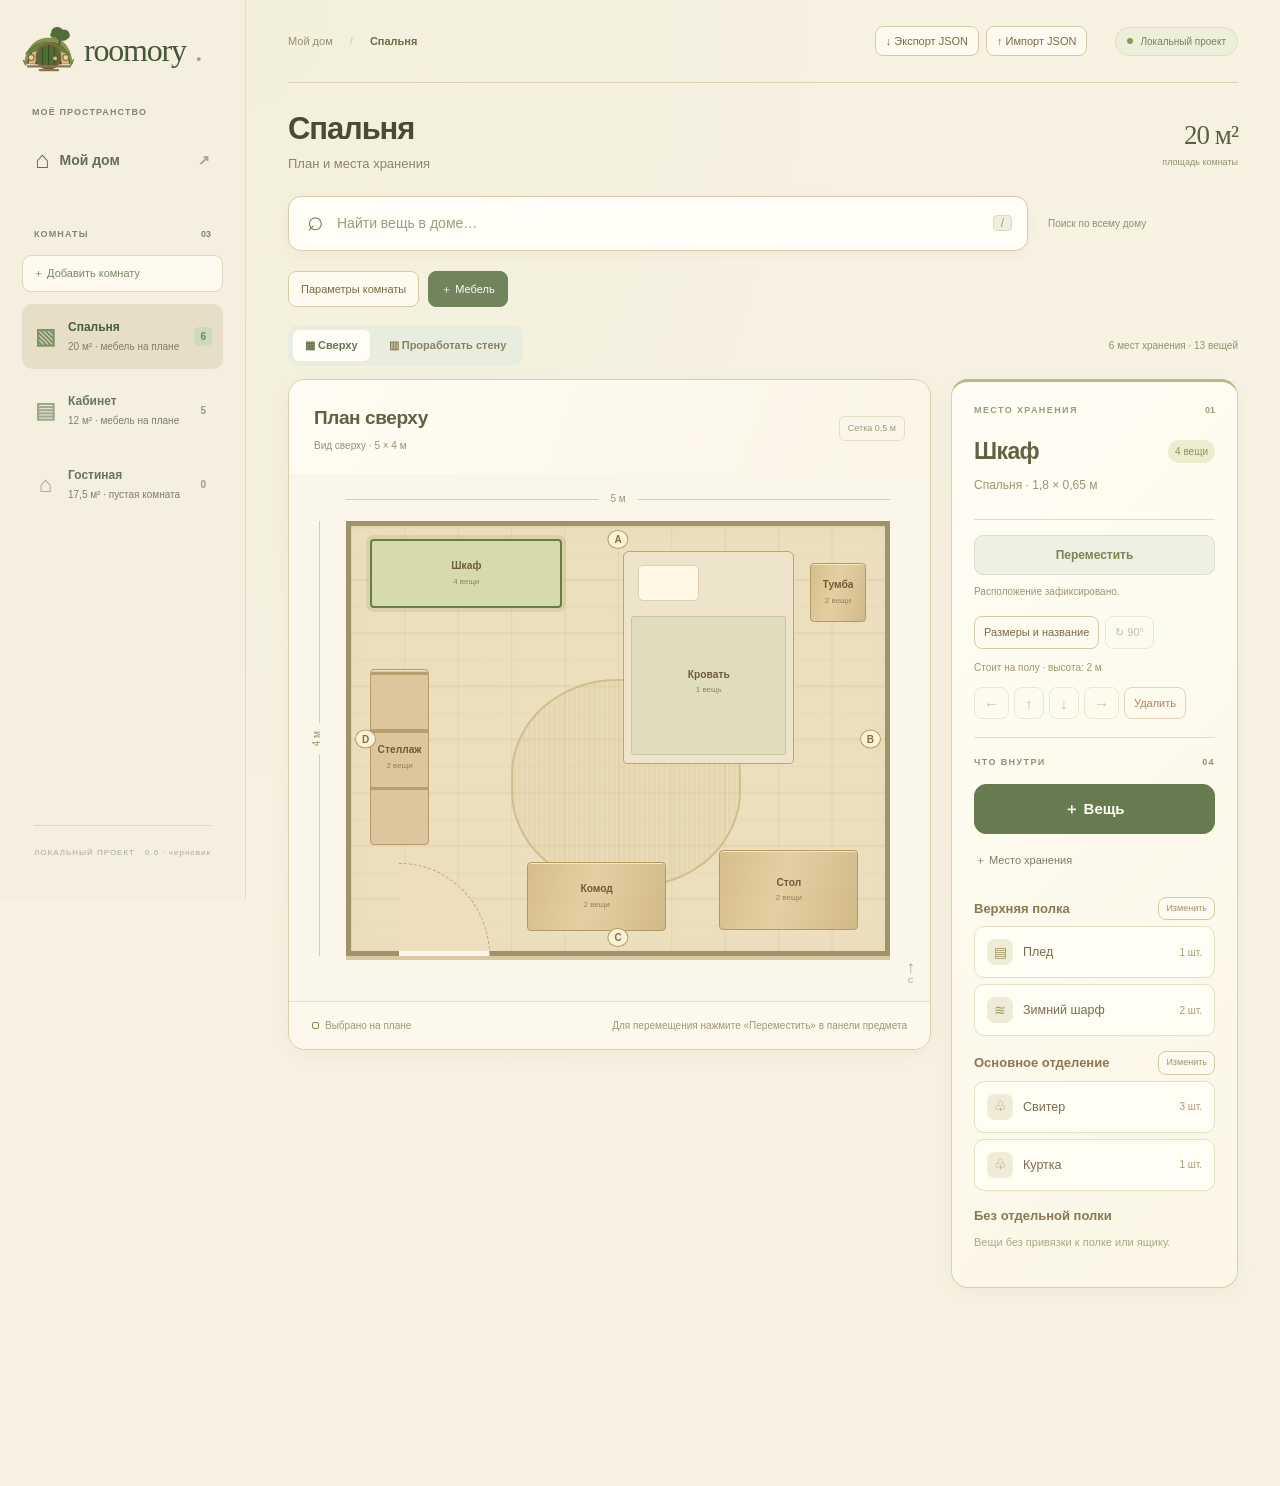
==== commit b62c883b: "Polish warm navigation, item actions and wall placement" ====
--- a/index.html
+++ b/index.html
@@ -30,8 +30,9 @@
 
     <p id="storage-status" class="storage-status" role="status" hidden></p>
   </main>
-<dialog id="editor-dialog" aria-labelledby="dialog-title"><form id="editor-form" novalidate><div class="dialog-header"><h2 id="dialog-title"></h2><button id="close-dialog" type="button" aria-label="Закрыть">×</button></div><p id="dialog-description"></p><div id="edit-fields"><label>Название<input id="edit-name" maxlength="60" required></label><label id="type-label">Тип мебели<select id="edit-type"><option value="wardrobe">Шкаф</option><option value="dresser">Комод</option><option value="shelf">Стеллаж</option><option value="desk">Стол</option><option value="bed">Кровать</option><option value="nightstand">Тумба</option></select></label><div class="dimension-fields"><label>Ширина, м<input id="edit-width" type="number" min="0.1" max="30" step="0.01" required inputmode="decimal"></label><label>Длина, м<input id="edit-depth" type="number" min="0.1" max="30" step="0.01" required inputmode="decimal"></label></div><div class="dimension-fields"><label>Высота, м<input id="edit-height" type="number" min="0.05" max="10" step="0.01" inputmode="decimal"></label><label id="elevation-label">От пола, м<input id="edit-elevation" type="number" min="0" max="10" step="0.01" inputmode="decimal"></label></div><label id="wall-field-label">Привязка к стене<select id="edit-wall"><option value="">Без привязки</option><option value="north">Стена A · сверху плана</option><option value="east">Стена B · справа</option><option value="south">Стена C · снизу</option><option value="west">Стена D · слева</option></select></label></div><p id="dialog-error" class="dialog-error" role="alert"></p><div class="dialog-footer"><button id="delete-room" type="button" class="danger-link">Удалить комнату</button><button id="cancel-dialog" type="button">Отмена</button><button id="save-dialog" type="submit" class="primary-button">Сохранить</button></div></form></dialog>
+<dialog id="editor-dialog" aria-labelledby="dialog-title"><form id="editor-form" novalidate><div class="dialog-header"><h2 id="dialog-title"></h2><button id="close-dialog" type="button" aria-label="Закрыть">×</button></div><p id="dialog-description"></p><div id="edit-fields"><label>Название<input id="edit-name" maxlength="60" required></label><label id="type-label">Тип мебели<select id="edit-type"><option value="wardrobe">Шкаф</option><option value="dresser">Комод</option><option value="shelf">Стеллаж</option><option value="desk">Стол</option><option value="bed">Кровать</option><option value="nightstand">Тумба</option></select></label><div class="dimension-fields"><label>Ширина, м<input id="edit-width" type="number" min="0.1" max="30" step="0.01" required inputmode="decimal"></label><label>Длина, м<input id="edit-depth" type="number" min="0.1" max="30" step="0.01" required inputmode="decimal"></label></div><div class="dimension-fields"><label>Высота, м<input id="edit-height" type="number" min="0.05" max="10" step="0.01" inputmode="decimal"></label><label id="elevation-label">Нижний край от пола, м<input id="edit-elevation" type="number" min="0" max="10" step="0.01" inputmode="decimal"></label></div><label id="wall-field-label">Привязка к стене<select id="edit-wall"><option value="">Без привязки</option><option value="north">Стена A · сверху плана</option><option value="east">Стена B · справа</option><option value="south">Стена C · снизу</option><option value="west">Стена D · слева</option></select></label></div><p id="dialog-error" class="dialog-error" role="alert"></p><div class="dialog-footer"><button id="delete-room" type="button" class="danger-link">Удалить комнату</button><button id="cancel-dialog" type="button">Отмена</button><button id="save-dialog" type="submit" class="primary-button">Сохранить</button></div></form></dialog>
 <dialog id="content-dialog" aria-labelledby="content-title"><form id="content-form" novalidate><div class="dialog-header"><h2 id="content-title"></h2><button id="close-content" type="button" aria-label="Закрыть содержимое">×</button></div><p id="content-description"></p><label>Название<input id="content-name" maxlength="80" required></label><div id="item-fields"><label>Количество, шт.<input id="content-quantity" type="number" min="1" max="999999" step="1" inputmode="numeric"></label><label>Место хранения<select id="content-location"></select></label><label>Заметка<textarea id="content-note" maxlength="1000" rows="3" placeholder="Например, в синем чехле"></textarea></label></div><p id="content-error" class="dialog-error" role="alert"></p><div class="dialog-footer"><button id="remove-content" type="button" class="danger-link">Удалить</button><button id="cancel-content" type="button">Отмена</button><button type="submit" class="primary-button">Сохранить</button></div></form></dialog>
 <dialog id="import-dialog" aria-labelledby="import-title"><div class="dialog-header"><h2 id="import-title">Восстановить резервную копию?</h2></div><p id="import-summary"></p><p class="import-warning">Текущие комнаты, мебель и вещи будут полностью заменены. Сначала сохраните их через «Экспорт JSON», если они вам нужны.</p><p id="import-error" class="dialog-error" role="alert"></p><div class="dialog-footer"><button id="export-before-import" type="button">↓ Сохранить текущий проект</button><button id="cancel-import" type="button">Отмена</button><button id="confirm-import" type="button" class="primary-button">Заменить проект</button></div></dialog>
+<dialog id="genius-dialog" class="genius-card" aria-labelledby="genius-title" aria-describedby="genius-definition"><button id="close-genius" class="genius-close" type="button" aria-label="Закрыть карточку">×</button><div class="genius-kicker">маленький словарь больших решений</div><h2 id="genius-title">ге́ний</h2><p class="genius-grammar">[существительное, мужской род]</p><div class="genius-rule"></div><p id="genius-definition">Человек с исключительными способностями<br>и нестандартным мышлением.</p><p class="genius-footnote">Хранить шлэпки именно здесь?<br>Гениальное решение.</p><button id="dismiss-genius" type="button">Понятно, я гений</button></dialog>
 </body>
 </html>
--- a/woodland.css
+++ b/woodland.css
@@ -14,3 +14,13 @@
 @media(prefers-reduced-motion:reduce){html{scroll-behavior:auto}*,*::before,*::after{animation:none!important;transition:none!important}.home-room-card:hover,.home-room-card:active{transform:none}}
 /* Overview miniatures show the room, without a stray selection highlight. */
 .home-mini-plan .mini-object.is-selected{background:#d2be92;border-color:#b49c69}
+/* Quiet, flat navigation. Keep the warmth, remove the faux 3D treatment. */
+.sidebar{background:#edf0e6;background-image:none;color:#4d5b44;border-right:1px solid #dce2d3;box-shadow:none}.brand{color:#46563b}.brand-dot{color:#99a480}.brand-house{filter:none}.home-label,.rooms-heading{color:#9ca68d;letter-spacing:1.1px}.sidebar nav{display:none}.sidebar .home-name{color:#607054;background:transparent;border-color:transparent;border-radius:10px;padding:12px}.sidebar .home-name:hover{background:#e4eadb;border-color:transparent}.sidebar .home-name[aria-pressed="true"]{background:#dce5d1;border-color:transparent;color:#485d3a}.home-name>span:last-child{color:#9aa889}.sidebar-add-room{background:#f9fbf4;border:1px solid #d7dfcb;color:#78896a;box-shadow:none;border-radius:9px}.sidebar-add-room:hover{background:#e5ecda;border-color:#c6d1b8}.room-tab{background:transparent;color:#65765a;border:1px solid transparent;box-shadow:none;border-radius:10px;padding:12px 10px}.room-tab:hover{background:#e3e9d9;box-shadow:none}.room-tab[aria-current]{background:#dce5d0;border-color:transparent;color:#485d39;box-shadow:none}.room-tab small,.room-tab[aria-current] small{color:#96a187}.room-symbol{color:#9ba88a}.room-tab[aria-current] .room-symbol{color:#7e9267}.room-count,.room-tab:not([aria-current]) .room-count{color:#93a180;background:transparent}.room-tab[aria-current] .room-count{background:#cddabd;color:#6f8658}.sidebar .version{color:#a4ad98;border-color:#d6ddcc}.rooms-heading{margin-top:25px}.brand{margin-bottom:31px}.brand:focus-visible{outline-offset:7px}
+button.primary-button,#new-furniture,#toggle-move[aria-pressed="true"],.editor-toolbar button.primary-button,.content-toolbar button.primary-button,.dialog-footer button.primary-button{background:#71845c;background-image:none;border-color:#71845c;color:#fffdf4;box-shadow:none;opacity:1}.editor-toolbar button.primary-button:hover,.content-toolbar button.primary-button:hover,.dialog-footer button.primary-button:hover,#new-furniture:hover,#toggle-move[aria-pressed="true"]:hover{background:#62774e;background-image:none;border-color:#62774e;color:#fffdf4;box-shadow:none;opacity:1}#new-furniture:active,#new-furniture:focus-visible,button.primary-button:active{background:#5e724c;background-image:none;color:#fffdf4;opacity:1;box-shadow:none}.editor-toolbar button,.backup-actions button,.object-controls button,.content-toolbar button,.section-edit,.wall-tab,.wall-tools>button,.wall-context>button,.show-object-wall,.dialog-footer button{box-shadow:none}.object-controls .toggle-move{background:#edf0e2;border-color:#d9dfcb;box-shadow:none}.wall-tab[aria-pressed="true"]{background:#7f9168;background-image:none;box-shadow:none;border-color:#7f9168}.wall-tab[aria-pressed="true"]:hover{background:#6c8256;border-color:#6c8256}.view-switch{background:#e9eddf;border-color:transparent;box-shadow:none}.view-switch button[aria-pressed="true"]{box-shadow:none;background:#fffdf5;color:#62754e}.top-wall:hover,.mini-wall.active{background:#82946b;box-shadow:none}.level-badge{background:#87966f;box-shadow:none}.editor-toolbar button:disabled,.content-toolbar button:disabled{opacity:.45}.home-room-card:hover .home-open{transform:translateX(4px)}.home-open{display:inline-block;transition:transform .22s ease}.home-hero img{transition:transform 1.2s cubic-bezier(.2,.75,.25,1)}.home-hero:hover img{transform:scale(1.035)}.room-tab{transition:background .2s ease,color .2s,transform .2s!important}.room-tab:hover{transform:translateX(2px)}.item{transition:background .2s,border-color .2s,transform .2s}.item:hover{transform:translateX(2px)}dialog{background:#fff9e9;opacity:1}.dialog-footer .primary-button{color:#fffdf4}
+/* A small dictionary-style Easter egg; intentionally separate from the woodland UI. */
+#genius-dialog{width:min(440px,calc(100% - 36px));padding:55px 41px 35px;border:0;border-radius:3px;background:#f7f4ec;color:#292a26;box-shadow:0 20px 80px #1d231b30;text-align:left;max-height:90dvh;overflow:auto;animation:genius-in .34s cubic-bezier(.2,.8,.25,1)}#genius-dialog::backdrop{background:#28302040;backdrop-filter:blur(5px)}.genius-close{position:absolute;right:15px;top:12px;width:31px;height:31px;display:grid;place-items:center;padding:0;border:0;background:transparent;color:#6b6c61;font:26px var(--font);border-radius:50%;box-shadow:none}.genius-close:hover{background:#e9e8dd}.genius-kicker{font-size:9px;letter-spacing:1.4px;color:#96968a;text-transform:uppercase;line-height:1.8;max-width:260px}#genius-title{margin:24px 0 8px;font-family:Georgia,'Times New Roman',serif;font-weight:400;font-size:68px;letter-spacing:-3px;line-height:1.1;color:#262923}.genius-grammar{font-size:10px;color:#94968c;letter-spacing:.3px;margin:10px 0 24px}.genius-rule{height:1px;width:100%;background:#d7d8cc;margin:0 0 25px}#genius-definition{font:18px/1.75 Georgia,'Times New Roman',serif;color:#41443a;margin:0 0 27px;letter-spacing:-.2px}.genius-footnote{font-size:11px;line-height:1.9;color:#929587;margin:0 0 27px}#dismiss-genius{border:1px solid #cecfbf;border-radius:0;background:transparent;color:#727762;font:10px var(--font);letter-spacing:1px;text-transform:uppercase;padding:12px 17px;box-shadow:none}#dismiss-genius:hover{background:#e9ecdf;border-color:#bdc7a8}@keyframes genius-in{from{opacity:0;transform:translateY(15px) rotate(-1deg) scale(.97)}to{opacity:1;transform:translateY(0) rotate(0) scale(1)}}
+@media(max-width:800px){.sidebar{background:#edf0e6;background-image:none;border-bottom:1px solid #d8e0cd}.sidebar .home-name{color:#718364;border-color:#d7dfca}.brand{margin-bottom:12px;color:#4b5c3d}.sidebar-add-room{color:#849473;background:#f8fbf1}.room-tab{background:transparent;border-color:transparent}.room-tab[aria-current]{background:#dce5d0}.room-tab:hover{transform:none}#genius-dialog{padding:43px 29px 29px}#genius-title{font-size:61px}#genius-definition{font-size:17px}.genius-kicker{font-size:8px;letter-spacing:1.1px}}
+@media(prefers-reduced-motion:reduce){#genius-dialog{animation:none}.home-hero:hover img,.item:hover,.room-tab:hover,.home-room-card:hover .home-open{transform:none}}
+
+/* Warm navigation and a clear primary content action. */
+.sidebar{background:#f5efdf;border-color:#e5dcc6}.sidebar .home-name:hover,.room-tab:hover{background:#eee5d2}.sidebar .home-name[aria-pressed="true"],.room-tab[aria-current]{background:#e7dec8}.sidebar-add-room{background:#fffaf0;border-color:#dfd5bf}.sidebar-add-room:hover{background:#eee5d2}.sidebar .version{border-color:#e0d6c0}.room-tab small,.room-tab[aria-current] small{color:#817e6a}.home-label,.rooms-heading{color:#87846e}.content-toolbar{display:flex;flex-wrap:wrap;gap:10px;align-items:center}.content-toolbar #add-item{order:-1;flex:1 0 100%;min-height:48px;font-size:15px;font-weight:650;border-radius:12px;padding:13px 20px;background:#667b50;border-color:#667b50;color:#fffdf4;box-shadow:none}.content-toolbar #add-item:hover{background:#596e44;border-color:#596e44}.content-toolbar #add-section{font-size:11px;background:transparent;border-color:transparent;padding:7px 0;color:#7b7f67}@media(max-width:800px){.sidebar{background:#f5efdf;border-bottom-color:#e5dcc6}.room-tab[aria-current]{background:#e7dec8}.sidebar-add-room{background:#fffaf0;color:#778369}.content-toolbar #add-item{min-height:50px}}
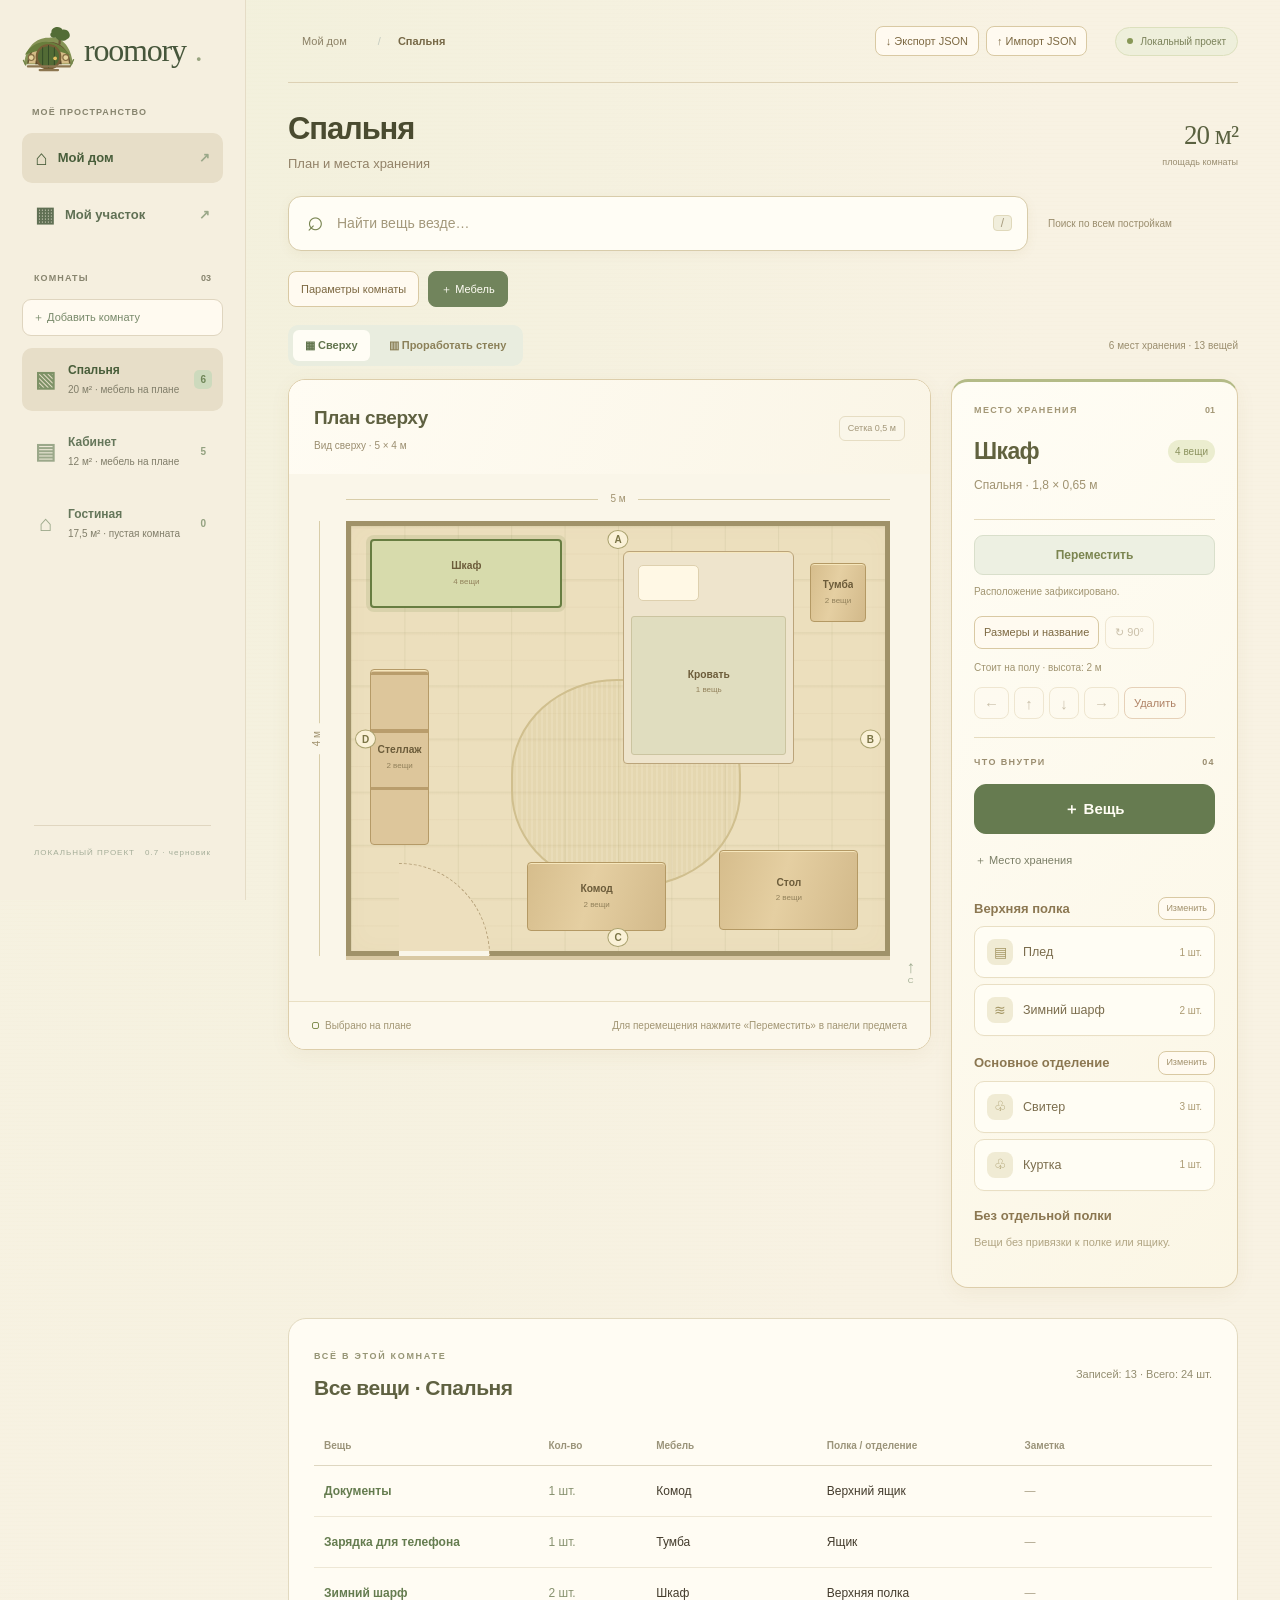
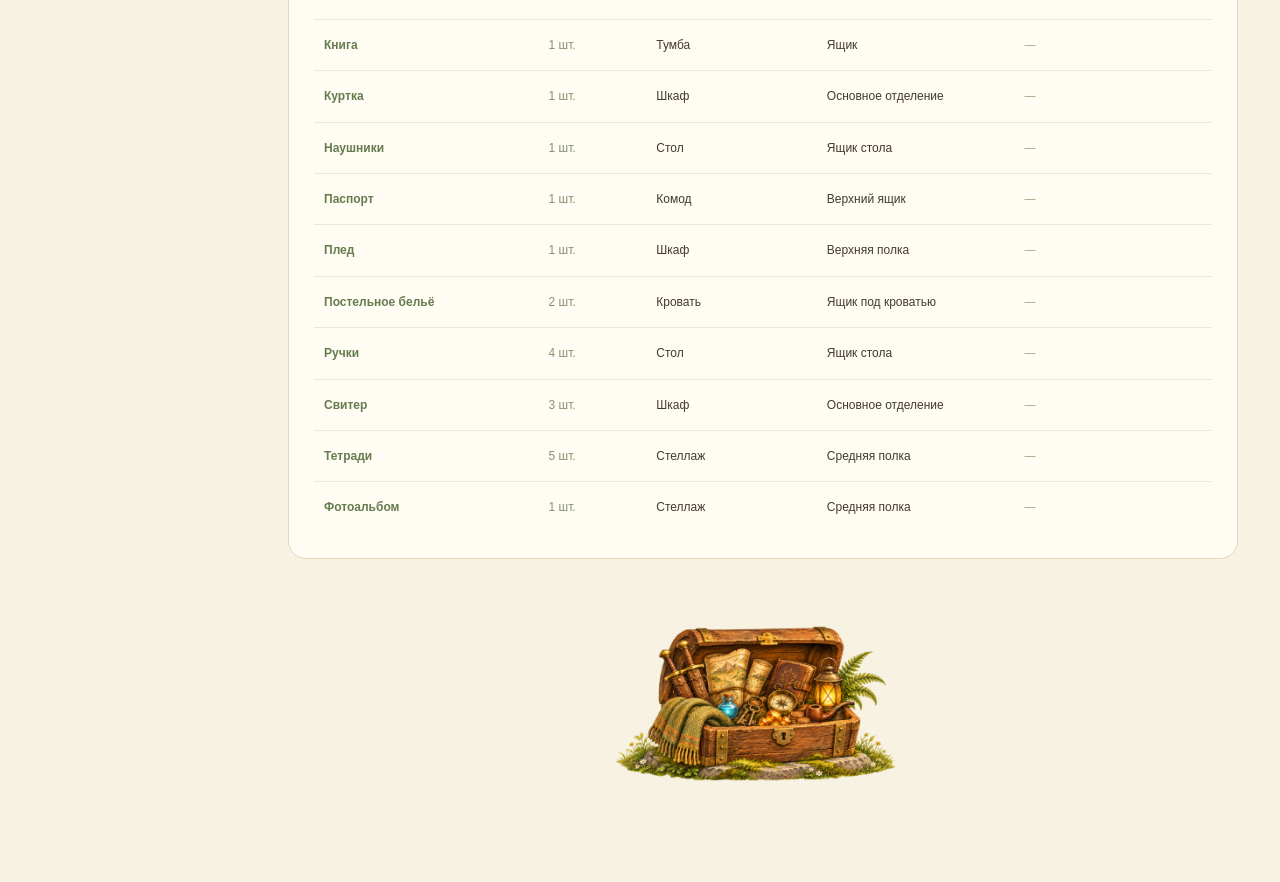
==== commit 51d8eb6f: "Add plot planning, measured room divisions, furniture catalog and inventory" ====
--- a/index.html
+++ b/index.html
@@ -6,33 +6,41 @@
   <meta name="description" content="Roomory — карта вашего дома и вещей. Находите нужное на плане комнаты.">
   <title>Roomory — план хранения</title>
   <link rel="icon" type="image/svg+xml" href="assets/hobbit-mark.svg">
-  <link rel="stylesheet" href="styles.css"><link rel="stylesheet" href="woodland.css"><script src="wall-geometry.js" defer></script><script src="data.js" defer></script><script src="app.js" defer></script>
+  <link rel="stylesheet" href="styles.css"><link rel="stylesheet" href="woodland.css"><link rel="stylesheet" href="estate.css"><script src="furniture.js" defer></script><script src="wall-geometry.js" defer></script><script src="estate.js" defer></script><script src="data.js" defer></script><script src="app.js" defer></script>
 </head>
 <body>
   <aside class="sidebar">
     <a class="brand" href="./" aria-label="Roomory, главная"><img class="brand-house" src="assets/hobbit-mark.svg" alt="">roomory<span class="brand-dot">.</span></a>
     <div class="home-label">МОЁ ПРОСТРАНСТВО</div>
     <button id="home-button" class="home-name" type="button"><span>⌂</span> Мой дом <span>↗</span></button>
-    <nav aria-label="Разделы"><a class="nav-active" href="#workspace"><span>▦</span> План и вещи <span class="nav-arrow">↗</span></a></nav>
+    <button id="plot-button" class="home-name" type="button" aria-pressed="false"><span>▦</span> Мой участок <span>↗</span></button><div id="building-navigation" aria-label="Постройки"></div><nav aria-label="Разделы"><a class="nav-active" href="#workspace"><span>▦</span> План и вещи <span class="nav-arrow">↗</span></a></nav>
     <div class="rooms-heading">КОМНАТЫ <span>03</span></div><button id="new-room" class="sidebar-add-room" type="button">＋ Добавить комнату</button><div id="room-navigation" class="room-navigation"></div>
 
-    <div class="sidebar-bottom"><span class="version">ЛОКАЛЬНЫЙ ПРОЕКТ <span>0.6 · черновик</span></span></div>
+    <div class="sidebar-bottom"><span class="version">ЛОКАЛЬНЫЙ ПРОЕКТ <span>0.7 · черновик</span></span></div>
   </aside>
   <main id="workspace">
-    <header class="topbar"><div class="breadcrumb">Мой дом <span>/</span> <strong id="breadcrumb-room">Спальня</strong></div><div class="backup-actions"><button id="export-project" type="button">↓ Экспорт JSON</button><button id="import-project" type="button">↑ Импорт JSON</button><input id="import-file" type="file" accept=".json,application/json" hidden></div><span class="demo-badge"><span></span> Локальный проект</span></header>
+    <header class="topbar"><div class="breadcrumb"><span id="breadcrumb-building">Мой дом</span> <span>/</span> <strong id="breadcrumb-room">Спальня</strong></div><div class="backup-actions"><button id="export-project" type="button">↓ Экспорт JSON</button><button id="import-project" type="button">↑ Импорт JSON</button><input id="import-file" type="file" accept=".json,application/json" hidden></div><span class="demo-badge"><span></span> Локальный проект</span></header>
     <figure id="home-illustration" class="home-illustration home-hero" hidden><img src="assets/hobbit-home.png" alt="Уютный домик в зелёном холме: круглая дверь, сад и большое дерево над крышей" width="1536" height="512"><figcaption><h1>Мой дом</h1><p id="home-summary"></p></figcaption></figure>
+    <figure id="plot-illustration" class="home-illustration home-hero plot-hero" hidden><img src="assets/hobbit-garden.png" alt="Уютный сад с дорожками, яблоней и маленькими деревянными постройками" width="2192" height="736"><figcaption><h1 id="plot-title">Мой участок</h1><p id="plot-summary"></p></figcaption></figure>
     <section class="page-heading"><div><h1 id="page-title">Спальня</h1><p id="page-subtitle">План и хранение</p></div><div class="room-summary"><strong id="room-area">20<span> м²</span></strong><span>площадь комнаты</span></div></section>
-    <section class="search-section" aria-label="Поиск вещей"><div class="search-wrap"><span class="search-icon" aria-hidden="true">⌕</span><label class="sr-only" for="search">Найти вещь в доме</label><input id="search" type="search" placeholder="Найти вещь в доме…" autocomplete="off"><kbd aria-hidden="true">/</kbd></div><span class="search-hint">Поиск по всему дому</span><div id="search-results" class="search-results" hidden aria-label="Результаты поиска"></div><p id="search-status" class="search-status" role="status"></p></section>
-    <div class="editor-toolbar"><button id="edit-room" type="button">Параметры комнаты</button><button id="new-furniture" type="button" class="primary-button">＋ Мебель</button></div><p id="editor-status" class="editor-status" role="status"></p><section id="home-overview" hidden aria-label="Обзор дома"></section><div class="room-toolbar"><div class="view-switch" role="group" aria-label="Ракурс"><button id="view-top" type="button" aria-pressed="true">▦ Сверху</button><button id="view-wall" type="button" aria-pressed="false">▥ Проработать стену</button></div><span id="room-stats"></span></div><div class="workspace-grid"><section class="plan-card" aria-labelledby="room-title"><div class="card-header"><div><h2 id="room-title">Спальня <span>01</span></h2><p>Вид сверху · 5 × 4 м</p></div><span class="scale-label">Сетка 0,5 м</span></div>
+    <section class="search-section" aria-label="Поиск вещей"><div class="search-wrap"><span class="search-icon" aria-hidden="true">⌕</span><label class="sr-only" for="search">Найти вещь везде</label><input id="search" type="search" placeholder="Найти вещь везде…" autocomplete="off"><kbd aria-hidden="true">/</kbd></div><span class="search-hint">Поиск по всем постройкам</span><div id="search-results" class="search-results" hidden aria-label="Результаты поиска"></div><p id="search-status" class="search-status" role="status"></p></section>
+<section id="plot-workspace" hidden aria-labelledby="plot-title">
+  <div class="plot-heading"><span class="estate-eyebrow">ПЛАН УЧАСТКА</span><button id="edit-plot" class="plot-resize-button" type="button">↔ Изменить размеры участка</button></div>
+  <div class="plot-layout"><section class="plot-card"><div class="plot-plan-header"><span id="plot-dimensions"></span><span>Сетка 1 м</span></div><div id="plot-plan" aria-label="План участка"></div><p class="plot-hint">Выберите постройку, чтобы открыть её комнаты. Расположение меняется через кнопку «Переместить».</p></section><aside class="plot-panel"><h2>Постройки</h2><button id="new-building" class="primary-button" type="button">＋ Добавить постройку</button><div id="plot-building-list"></div></aside></div>
+</section>
+    <div class="editor-toolbar"><button id="edit-room" type="button">Параметры комнаты</button><button id="new-furniture" type="button" class="primary-button">＋ Мебель</button></div><p id="editor-status" class="editor-status" role="status"></p><section id="building-floor-overview" hidden aria-label="Комнаты постройки на плане"></section><section id="home-overview" hidden aria-label="Обзор дома"></section><div class="room-toolbar"><div class="view-switch" role="group" aria-label="Ракурс"><button id="view-top" type="button" aria-pressed="true">▦ Сверху</button><button id="view-wall" type="button" aria-pressed="false">▥ Проработать стену</button></div><span id="room-stats"></span></div><div class="workspace-grid"><section class="plan-card" aria-labelledby="room-title"><div class="card-header"><div><h2 id="room-title">Спальня <span>01</span></h2><p>Вид сверху · 5 × 4 м</p></div><span class="scale-label">Сетка 0,5 м</span></div>
       <div id="wall-tools" class="wall-tools" hidden><div id="wall-tabs" role="group" aria-label="Выбор стены"></div><button id="add-wall-shelf" type="button">＋ Настенная полка</button></div><section id="wall-workspace" hidden><div class="wall-layout"><div class="wall-elevation-wrap"><div class="wall-scale"><span id="wall-dimensions"></span><span>Высота от пола ↑</span></div><div id="wall-elevation" aria-label="Развёртка стены"></div><div class="wall-floor-label">Пол · 0 м</div><p id="wall-empty" class="wall-empty" hidden>На этой стене пока нет мебели. Добавьте полку или привяжите выбранный предмет.</p></div><div class="wall-context"><span class="mini-caption">СВЯЗЬ С ПЛАНОМ</span><div id="wall-minimap"></div><p id="wall-direction"></p><button id="attach-selected" type="button">Привязать выбранную мебель</button></div></div></section><div class="plan-stage"><div class="dimension dimension-top"><span>5 м</span></div><div class="dimension dimension-left"><span>4 м</span></div><div id="floor-plan" class="floor-plan" aria-label="План спальни. Выберите мебель"><div class="door" aria-hidden="true"></div><div class="rug" aria-hidden="true"></div></div><div id="empty-room" class="empty-room" hidden><span>⌂</span><h3>Нет мебели</h3><p>Разместите первый предмет мебели — укажите название и размеры, затем передвиньте его на плане.</p><button id="back-to-bedroom" type="button">Добавить мебель ＋</button></div><span class="plan-north" aria-hidden="true">↑<small>С</small></span></div>
       <div class="plan-footer"><span><i></i> Выбрано на плане</span><span>Для перемещения нажмите «Переместить» в панели предмета</span></div>
     </section><aside class="details-card" aria-labelledby="furniture-name"><div id="empty-details" class="empty-details" hidden><span>▧</span><h2>Место для ваших вещей</h2><p>Выберите мебель на плане — здесь появятся её отделения и содержимое.</p><div>Выберите предмет, чтобы увидеть содержимое</div></div><div class="details-topline"><span>МЕСТО ХРАНЕНИЯ</span><span id="furniture-number"></span></div><div id="furniture-illustration" class="furniture-illustration" aria-hidden="true"></div><div class="details-title"><h2 id="furniture-name"></h2><span id="item-count"></span></div><p id="furniture-meta" class="furniture-meta"></p><div id="object-controls" class="object-controls"><button id="toggle-move" class="toggle-move" type="button" aria-pressed="false">Переместить</button><p id="move-hint" class="move-hint">Расположение зафиксировано.</p><div class="object-actions"><button id="edit-furniture" type="button">Размеры и название</button><button id="rotate-furniture" type="button">↻ 90°</button></div><p id="object-position"></p><div class="move-controls" aria-label="Переместить мебель на 10 сантиметров"><button type="button" data-move="left" aria-label="Сдвинуть влево">←</button><button type="button" data-move="up" aria-label="Сдвинуть вверх">↑</button><button type="button" data-move="down" aria-label="Сдвинуть вниз">↓</button><button type="button" data-move="right" aria-label="Сдвинуть вправо">→</button><button id="delete-furniture" type="button" class="danger-link">Удалить</button></div></div><div id="stacked-items" class="stacked-items" hidden></div><div class="contents-heading">ЧТО ВНУТРИ <span id="contents-total"></span></div><div class="content-toolbar"><button id="add-section" type="button">＋ Место хранения</button><button id="add-item" type="button" class="primary-button">＋ Вещь</button></div><div id="contents"></div><button id="show-object-wall" class="show-object-wall" type="button" hidden>Показать на стене ↗</button></aside></div>
 
+    <section id="room-inventory" class="room-inventory" hidden aria-labelledby="room-inventory-title"><div class="inventory-heading"><div><span class="estate-eyebrow">ВСЁ В ЭТОЙ КОМНАТЕ</span><h2 id="room-inventory-title">Вещи в комнате</h2></div><p id="inventory-count"></p></div><div id="inventory-content"></div></section>
     <p id="storage-status" class="storage-status" role="status" hidden></p>
+    <footer id="treasure-footer" class="treasure-footer"><img src="assets/hobbit-treasure-cutout.png" alt="Открытый деревянный сундук с картами, мечами в ножнах и волшебными находками" width="2192" height="736" loading="lazy"></footer>
   </main>
 <dialog id="editor-dialog" aria-labelledby="dialog-title"><form id="editor-form" novalidate><div class="dialog-header"><h2 id="dialog-title"></h2><button id="close-dialog" type="button" aria-label="Закрыть">×</button></div><p id="dialog-description"></p><div id="edit-fields"><label>Название<input id="edit-name" maxlength="60" required></label><label id="type-label">Тип мебели<select id="edit-type"><option value="wardrobe">Шкаф</option><option value="dresser">Комод</option><option value="shelf">Стеллаж</option><option value="desk">Стол</option><option value="bed">Кровать</option><option value="nightstand">Тумба</option></select></label><div class="dimension-fields"><label>Ширина, м<input id="edit-width" type="number" min="0.1" max="30" step="0.01" required inputmode="decimal"></label><label>Длина, м<input id="edit-depth" type="number" min="0.1" max="30" step="0.01" required inputmode="decimal"></label></div><div class="dimension-fields"><label>Высота, м<input id="edit-height" type="number" min="0.05" max="10" step="0.01" inputmode="decimal"></label><label id="elevation-label">Нижний край от пола, м<input id="edit-elevation" type="number" min="0" max="10" step="0.01" inputmode="decimal"></label></div><label id="wall-field-label">Привязка к стене<select id="edit-wall"><option value="">Без привязки</option><option value="north">Стена A · сверху плана</option><option value="east">Стена B · справа</option><option value="south">Стена C · снизу</option><option value="west">Стена D · слева</option></select></label></div><p id="dialog-error" class="dialog-error" role="alert"></p><div class="dialog-footer"><button id="delete-room" type="button" class="danger-link">Удалить комнату</button><button id="cancel-dialog" type="button">Отмена</button><button id="save-dialog" type="submit" class="primary-button">Сохранить</button></div></form></dialog>
 <dialog id="content-dialog" aria-labelledby="content-title"><form id="content-form" novalidate><div class="dialog-header"><h2 id="content-title"></h2><button id="close-content" type="button" aria-label="Закрыть содержимое">×</button></div><p id="content-description"></p><label>Название<input id="content-name" maxlength="80" required></label><div id="item-fields"><label>Количество, шт.<input id="content-quantity" type="number" min="1" max="999999" step="1" inputmode="numeric"></label><label>Место хранения<select id="content-location"></select></label><label>Заметка<textarea id="content-note" maxlength="1000" rows="3" placeholder="Например, в синем чехле"></textarea></label></div><p id="content-error" class="dialog-error" role="alert"></p><div class="dialog-footer"><button id="remove-content" type="button" class="danger-link">Удалить</button><button id="cancel-content" type="button">Отмена</button><button type="submit" class="primary-button">Сохранить</button></div></form></dialog>
-<dialog id="import-dialog" aria-labelledby="import-title"><div class="dialog-header"><h2 id="import-title">Восстановить резервную копию?</h2></div><p id="import-summary"></p><p class="import-warning">Текущие комнаты, мебель и вещи будут полностью заменены. Сначала сохраните их через «Экспорт JSON», если они вам нужны.</p><p id="import-error" class="dialog-error" role="alert"></p><div class="dialog-footer"><button id="export-before-import" type="button">↓ Сохранить текущий проект</button><button id="cancel-import" type="button">Отмена</button><button id="confirm-import" type="button" class="primary-button">Заменить проект</button></div></dialog>
+<dialog id="import-dialog" aria-labelledby="import-title"><div class="dialog-header"><h2 id="import-title">Восстановить резервную копию?</h2></div><p id="import-summary"></p><p class="import-warning">Текущий участок, постройки, комнаты, мебель и вещи будут полностью заменены. Сначала сохраните их через «Экспорт JSON», если они вам нужны.</p><p id="import-error" class="dialog-error" role="alert"></p><div class="dialog-footer"><button id="export-before-import" type="button">↓ Сохранить текущий проект</button><button id="cancel-import" type="button">Отмена</button><button id="confirm-import" type="button" class="primary-button">Заменить проект</button></div></dialog>
 <dialog id="genius-dialog" class="genius-card" aria-labelledby="genius-title" aria-describedby="genius-definition"><button id="close-genius" class="genius-close" type="button" aria-label="Закрыть карточку">×</button><div class="genius-kicker">маленький словарь больших решений</div><h2 id="genius-title">ге́ний</h2><p class="genius-grammar">[существительное, мужской род]</p><div class="genius-rule"></div><p id="genius-definition">Человек с исключительными способностями<br>и нестандартным мышлением.</p><p class="genius-footnote">Хранить шлэпки именно здесь?<br>Гениальное решение.</p><button id="dismiss-genius" type="button">Понятно, я гений</button></dialog>
+<dialog id="estate-dialog" aria-labelledby="estate-dialog-title"><form id="estate-form" novalidate><div class="dialog-header"><h2 id="estate-dialog-title"></h2><button id="close-estate" type="button" aria-label="Закрыть параметры участка">×</button></div><div id="estate-steps" class="estate-steps" hidden><span data-estate-step="1">1 · Постройка</span><span data-estate-step="2">2 · Комнаты</span></div><p id="estate-description"></p><div id="building-fields"><label>Название<input id="building-name" maxlength="60" required></label><label>Тип постройки<select id="building-kind"><option value="shed">Сарай</option><option value="house">Дом</option><option value="garage">Гараж</option><option value="other">Другая постройка</option></select></label><label>Форма<select id="building-shape"><option value="rectangle">Прямоугольная</option><option value="l">Г-образная</option><option value="t">Т-образная</option><option value="u">П-образная</option></select></label></div><section id="shape-designer" aria-label="Схема размеров постройки"><div class="shape-preview-heading"><span>Схема размеров</span><small>Нажмите на букву или поле</small></div><div id="shape-preview"></div><div id="shape-rotation-controls" class="shape-rotation-controls"><button id="rotate-draft-left" type="button" aria-label="Повернуть постройку влево в редакторе">↶ Влево</button><span id="draft-rotation" aria-live="polite">0°</span><button id="rotate-draft-right" type="button" aria-label="Повернуть постройку вправо в редакторе">Вправо ↷</button></div><p id="shape-help">Схема обновляется при вводе размеров.</p><div id="all-shape-dimensions"><div class="dimension-fields"><label><span id="estate-width-caption">Ширина, м</span><input id="estate-width" type="number" min="1" step="0.1" inputmode="decimal" required></label><label><span id="estate-depth-caption">Длина, м</span><input id="estate-depth" type="number" min="1" step="0.1" inputmode="decimal" required></label></div><div id="shape-extra-fields" class="dimension-fields"><label id="shape-c-label"><span id="shape-c-caption"></span><input id="shape-c" type="number" min="0.1" step="0.1" inputmode="decimal"></label><label id="shape-d-label"><span id="shape-d-caption"></span><input id="shape-d" type="number" min="0.1" step="0.1" inputmode="decimal"></label><label id="shape-e-label"><span>E · Правое крыло, м</span><input id="shape-e" type="number" min="0.1" step="0.1" inputmode="decimal"></label></div></div></section><div id="building-position" class="dimension-fields"><label>От левого края, м<input id="building-x" type="number" min="0" step="0.5" inputmode="decimal"></label><label>От верхнего края, м<input id="building-y" type="number" min="0" step="0.5" inputmode="decimal"></label></div><section id="building-rooms-step" hidden aria-label="Деление постройки на комнаты"><div class="division-action-bar"><button id="undo-room-split" type="button">↶ Отменить деление</button><button id="redo-room-split" type="button">Повторить ↷</button><span>Отмена доступна до создания постройки</span></div><div class="room-division-layout"><div><div id="draft-room-plan" class="building-room-plan" aria-label="План комнат новой постройки"></div><p class="room-division-hint">Нажмите на помещение на схеме — его настройки выделятся в списке.</p></div><div><div class="division-heading"><h3>Комнаты</h3><span id="draft-room-count"></span></div><div id="draft-room-fields"></div></div></div></section><p id="estate-error" class="dialog-error" role="alert"></p><div class="dialog-footer"><button id="back-estate" type="button" hidden>← Размеры постройки</button><button id="cancel-estate" type="button">Отмена</button><button id="save-estate" type="submit" class="primary-button">Сохранить</button></div></form></dialog>
 </body>
 </html>
--- a/estate.css
+++ b/estate.css
@@ -0,0 +1,24 @@
+/* The garden uses the same warm paper and quiet olive accents as the house. */
+.sidebar{overflow-y:auto;overscroll-behavior:contain}.sidebar .home-name{margin:0 0 7px;font-size:13px;min-height:45px;flex-shrink:0}.sidebar .home-name>span:first-child{font-size:21px}.sidebar .home-name>span:last-child{margin-left:auto}.sidebar-bottom{margin-top:auto;padding-top:28px}.building-nav{display:flex;align-items:center;gap:12px;width:100%;padding:12px;border:0;border-radius:10px;background:transparent;text-align:left;color:#677356;font-size:12px;margin:3px 0;min-height:44px}.building-nav>span:nth-child(2){overflow-wrap:anywhere;flex:1;min-width:0}.building-nav small{color:#8f9277}.building-nav:hover{background:#eee5d2}.building-nav[aria-pressed=true]{background:#e7dec8;color:#495d39}.rooms-heading{margin-top:25px}.sidebar .room-navigation{flex-shrink:0}.room-tab{min-height:60px}.breadcrumb #breadcrumb-building{color:#8b8065;font-size:inherit}.plot-view>.page-heading,.plot-view>.editor-toolbar,.plot-view>.room-toolbar,.plot-view>.workspace-grid,.plot-view>#home-illustration,.plot-view>#home-overview{display:none!important}.plot-view>.search-section{margin:25px 0}.plot-view #editor-status{margin-bottom:22px}#plot-workspace[hidden]{display:none}.plot-heading{display:flex;align-items:center;justify-content:space-between;gap:18px;margin:10px 0 25px}.estate-eyebrow{font-size:9px;font-weight:650;letter-spacing:1.7px;color:#969575}.plot-heading h1{font-size:35px;letter-spacing:-1px;font-weight:650;margin:7px 0 9px;color:#536445;line-height:1.2}.plot-heading p{margin:0;color:#999277;font-size:12px}.plot-heading button,.estate-actions button,.estate-move-controls button{background:#fffcf3;border:1px solid #e3dac3;border-radius:8px;padding:9px 11px;color:#768164;font-size:11px;box-shadow:none}.plot-heading button:hover,.estate-actions button:hover,.estate-move-controls button:hover{background:#ede8d7}.plot-layout{display:grid;grid-template-columns:minmax(0,1fr) 270px;gap:22px;align-items:start}.plot-card{background:#fffaf0;border:1px solid #e4dcc4;border-radius:20px;padding:23px;min-width:0;box-shadow:0 6px 25px #7f6d3310}.plot-plan-header{display:flex;justify-content:space-between;gap:12px;font-size:11px;color:#879071;margin-bottom:20px}.plot-plan-header>span:first-child{font-weight:650;color:#667851}#plot-plan{position:relative;min-width:0;max-width:100%;margin:0 auto;border:2px solid #a8b58c;border-radius:8px;background-color:#e4e9cf;background-image:linear-gradient(#8e9e622b 1px,transparent 1px),linear-gradient(90deg,#8e9e622b 1px,transparent 1px);box-shadow:inset 0 0 0 7px #f0f0da80}.plot-hint{font-size:11px;color:#8e9275;line-height:1.8;margin:20px 0 0}.plot-panel{min-width:0}.plot-panel>h2{font-size:17px;font-weight:600;letter-spacing:-.3px;margin:0 0 16px}.plot-panel>#new-building{padding:12px 15px;border-radius:11px;width:100%;font-size:12px;margin-bottom:16px}.plot-building{position:absolute;padding:0;border:0;border-radius:0;background:transparent;box-shadow:none;display:grid;place-items:center;z-index:1;transition:filter .18s,transform .18s}.plot-building:hover{filter:brightness(1.04);z-index:2}.plot-building:focus-visible{outline:3px solid #c5944e;outline-offset:4px;z-index:3}.building-footprint{position:absolute;inset:0;pointer-events:none}.building-part{position:absolute;background:#d3b988;border:1px solid #a78b5c;box-shadow:inset 0 0 0 3px #f6e6bc60}.kind-shed .building-part{background:#bac49b;border-color:#8e9d70}.kind-garage .building-part{background:#c7c7b4;border-color:#a0a28a}.kind-other .building-part{background:#d6bea7;border-color:#ad9177}.plot-building.is-moving{cursor:grab;filter:drop-shadow(0 0 3px #81935d)}.plot-building.is-moving:active{cursor:grabbing}.building-label{position:relative;pointer-events:none;max-width:95%;background:#fff9e9e8;padding:5px 7px;border-radius:6px;color:#5d664b;line-height:1.4;box-shadow:0 2px 5px #7b633110}.building-label strong{font-size:11px;font-weight:650;display:block;overflow:hidden;text-overflow:ellipsis;white-space:nowrap;max-width:100%}.building-label small{font-size:8px;display:block;color:#8a896b;white-space:nowrap}.estate-building-card{padding:17px 15px;background:#fffaf0;border:1px solid #e3dac3;border-radius:14px;margin-bottom:12px}.estate-building-card.is-moving{border-color:#a7b587}.estate-building-title{display:block;border:0;background:transparent;padding:0;font-size:15px;font-weight:600;color:#63734f;text-align:left;overflow-wrap:anywhere}.estate-building-card>p{font-size:10px;color:#989477;margin:7px 0 13px;line-height:1.7}.estate-actions{display:flex;gap:7px;flex-wrap:wrap}.estate-actions .estate-open{flex:1 0 100%;text-align:left;background:#eef0df;border-color:transparent}.estate-building-card>.danger-link{margin-top:12px;font-size:10px;border:0;background:transparent;padding:0;color:#a07c66}.estate-move-controls{display:flex;gap:4px;flex-wrap:wrap;margin-bottom:12px}.estate-move-controls button{min-width:32px;padding:7px}.estate-empty{padding:30px;background:#fffaf0;border:1px dashed #d9cfb4;border-radius:16px;grid-column:1/-1}.estate-empty h2{font-size:18px;font-weight:600;margin-top:0}.estate-empty p{font-size:12px;line-height:1.8;margin-bottom:0;color:#978c6c}.outbuilding-hero{height:220px}.outbuilding-hero img{filter:sepia(.25);object-position:center 72%}#estate-description{font-size:12px;line-height:1.8;color:#958665;margin:0 0 18px}#estate-dialog label{display:grid;gap:6px;font-size:12px;color:#8a7e60;margin-bottom:14px}#estate-dialog input,#estate-dialog select{width:100%;min-width:0;background:#fffdf6;border:1px solid #d8ceb5;border-radius:8px;padding:10px;color:#637153;font:inherit}#building-fields[hidden],#building-position[hidden],.rooms-heading[hidden],#room-navigation[hidden],#new-room[hidden]{display:none!important}
+@media(max-width:1100px){.plot-layout{grid-template-columns:minmax(0,1fr) 230px;gap:16px}.plot-card{padding:18px}.building-label{padding:4px}.building-label strong{font-size:10px}}
+@media(max-width:800px){.sidebar{overflow:visible;display:flex;flex-wrap:wrap;align-items:center;gap:8px;justify-content:flex-start}.sidebar .brand{flex:1 0 calc(100% - 10px);margin-bottom:4px}.sidebar .home-name{display:flex;flex:1 1 40%;padding:9px 11px;margin:0;min-height:42px;font-size:12px}.sidebar #building-navigation{display:flex;gap:6px;flex-wrap:wrap;flex:1 0 100%}.building-nav{width:auto;max-width:100%;margin:0;background:#eee6d4;padding:8px 11px;min-height:38px;font-size:11px}.sidebar #new-room{margin:3px 0;flex:0 1 auto}.sidebar .room-navigation{flex:1 0 100%;display:flex;flex-wrap:wrap;gap:8px;margin:0}.room-tab{min-height:43px}.plot-layout{grid-template-columns:1fr}.plot-heading{margin:3px 0 20px;gap:12px}.plot-heading h1{font-size:29px}.plot-heading button{max-width:110px;font-size:10px}.plot-card{padding:17px 12px}.plot-hint{font-size:10px}.plot-panel>h2{margin-top:12px}.plot-panel>#new-building{min-height:46px}.estate-building-card{padding:18px}.estate-actions button{min-height:39px;font-size:12px}.building-label strong{font-size:9px}.building-label small{font-size:7px}.building-label{padding:3px 4px;max-width:100%}.plot-plan-header{font-size:10px}.estate-eyebrow{font-size:8px}.plot-view>.search-section{margin:20px 0}.sidebar .sidebar-bottom{display:none}}
+@media(prefers-reduced-motion:reduce){.plot-building{transition:none}}
+
+#new-building,#estate-form .primary-button{border:1px solid #71845c}.outbuilding-hero img{filter:none;object-position:center 55%}.building-part{box-shadow:none}.plot-building .building-label{max-width:90%}.plot-view .breadcrumb{min-width:0}.plot-view .breadcrumb strong{overflow-wrap:anywhere}
+.plot-building .building-label{min-width:52px;max-width:140px;text-align:center}
+/* Dimensioned shape designer, shared by creation and editing. */
+#estate-dialog.has-shape-designer{width:min(900px,calc(100vw - 32px));max-width:900px;max-height:calc(100svh - 32px);overflow-y:auto}#estate-dialog.has-shape-designer #estate-form{display:grid;grid-template-columns:minmax(0,1fr) minmax(0,1.12fr);column-gap:30px;align-items:start}#estate-form>.dialog-header,#estate-form>#estate-description,#estate-form>#estate-error,#estate-form>.dialog-footer{grid-column:1/-1}#estate-form>#building-fields,#estate-form>.dimension-fields,#estate-form>#building-position{grid-column:1}#estate-form>#shape-designer{grid-column:2;grid-row:3/span 3;background:#f5f1e3;border:1px solid #e6dec8;border-radius:15px;padding:17px;min-width:0}#shape-designer[hidden],#shape-extra-fields[hidden],#shape-e-label[hidden]{display:none!important}.shape-preview-heading{display:flex;align-items:center;justify-content:space-between;gap:8px;color:#73815e;font-size:12px;font-weight:600}.shape-preview-heading small{font-size:9px;color:#9c967c;font-weight:400}#shape-preview svg{width:100%;height:auto;display:block;overflow:visible}.shape-preview-part{fill:#c6ceac;stroke:#8f9f74;stroke-width:1.2}.shape-measure{color:#86906f;cursor:pointer;outline:none}.shape-measure line{stroke:currentColor;stroke-width:1.5}.shape-measure circle{fill:currentColor}.shape-measure text{fill:currentColor;font:12px var(--font);paint-order:stroke;stroke:#f5f1e3;stroke-width:5px;stroke-linejoin:round}.shape-measure:hover,.shape-measure:focus-visible,.shape-measure.is-active{color:#a4773d}.shape-measure.is-active line{stroke-width:2.5}.shape-measure.is-active text{font-weight:700}#shape-help{font-size:10px;line-height:1.8;color:#8f896e;margin:0 0 14px}.shape-invalid{padding:50px 10px;font-size:12px;line-height:1.8;color:#997451}.has-shape-designer #estate-form label:focus-within{color:#a4773d}.has-shape-designer #estate-form input:focus{border-color:#bda16e}.has-shape-designer #estate-form .dimension-fields{gap:12px}.estate-move-controls button{min-height:38px}.estate-move-controls button:nth-last-child(-n+2){flex:1;white-space:nowrap}.estate-building-card.is-moving{box-shadow:0 0 0 3px #a8b78120}.plot-building.is-moving .building-part{border:2px solid #778b59}
+@media(max-width:800px){#estate-dialog.has-shape-designer{width:calc(100vw - 24px);padding:22px 18px}#estate-dialog.has-shape-designer #estate-form{display:flex;flex-direction:column;gap:0}#estate-form>*{width:100%}#estate-form>#shape-designer{margin:8px 0 18px;padding:12px}.has-shape-designer #estate-form .dimension-fields{width:100%}#estate-dialog label{min-width:0}.shape-preview-heading small{font-size:8px}.has-shape-designer .dialog-footer{display:flex;justify-content:flex-end}.shape-measure text{font-size:13px}}
+#shape-preview svg{height:280px}.has-shape-designer#estate-dialog{padding:24px}.has-shape-designer .dialog-footer{padding-top:10px}@media(max-width:800px){#shape-preview svg{height:250px}.has-shape-designer#estate-dialog{padding:22px 18px}}
+/* One dimension block and a second creation step for room partitions. */
+#estate-form>.dialog-header{grid-row:1}#estate-steps{grid-column:1/-1;grid-row:2}#estate-form>#estate-description{grid-row:3}#estate-form>#building-fields{grid-row:4}#estate-form>#shape-designer{grid-row:4/span 2}#estate-form>#building-position{grid-row:5}#estate-form>#building-rooms-step{grid-column:1/-1;grid-row:4}#estate-form>#estate-error{grid-row:6}#estate-form>.dialog-footer{grid-row:7}.estate-steps{display:flex;gap:7px;margin:3px 0 13px}.estate-steps span{padding:6px 11px;border-radius:8px;font-size:10px;color:#a09a80;background:#f3eedf}.estate-steps .is-active{background:#e3e8d2;color:#64784e;font-weight:650}#estate-steps[hidden],#building-rooms-step[hidden],#back-estate[hidden],#building-floor-overview[hidden],#shape-preview[hidden],#shape-help[hidden],.shape-preview-heading[hidden]{display:none!important}#all-shape-dimensions{display:grid;grid-template-columns:repeat(2,minmax(0,1fr));gap:2px 12px;border-top:1px solid #e2dac5;padding-top:15px;margin-top:12px}#all-shape-dimensions>.dimension-fields{display:contents}#all-shape-dimensions>#shape-extra-fields[hidden]{display:none!important}#all-shape-dimensions label{margin-bottom:12px}#estate-form>#shape-designer #shape-help{margin-bottom:0}.is-room-stage#estate-dialog{width:min(1000px,calc(100vw - 32px));max-width:1000px}.room-division-layout{display:grid;grid-template-columns:minmax(0,1.05fr) minmax(0,1fr);gap:25px;align-items:start}.building-room-plan{position:relative;max-width:100%;min-width:0;background:#f2eddd;border-radius:12px;border:1px solid #dfd6bc;width:100%;overflow:hidden}.building-room-tile{position:absolute;border:2px solid #fffbf0;background:#dce3c7;box-shadow:inset 0 0 0 1px #a9b78c;color:#62734f;border-radius:4px;padding:8px;display:flex;flex-direction:column;align-items:center;justify-content:center;gap:5px;overflow:hidden;min-width:0}.building-room-tile:nth-child(3n+2){background:#e4dac2}.building-room-tile:nth-child(3n){background:#d3ddcc}.building-room-tile>span{font-size:10px;opacity:.6}.building-room-tile strong{font-size:12px;max-width:100%;overflow:hidden;text-overflow:ellipsis;white-space:nowrap}.building-room-tile small{font-size:9px;opacity:.8}.building-room-tile[aria-pressed=true]{background:#c7d3ac;box-shadow:inset 0 0 0 2px #8c9f6e}.building-room-tile:hover{filter:brightness(1.035)}.room-division-hint{font-size:10px;color:#989176;line-height:1.8;margin:14px 0}.division-heading{display:flex;justify-content:space-between;align-items:center;margin-bottom:12px}.division-heading h3{font-size:16px;font-weight:600;margin:0}.division-heading>span{font-size:12px;color:#8c9778}#draft-room-fields{max-height:390px;overflow-y:auto;padding:4px;overscroll-behavior:contain}.draft-room-card{padding:14px;background:#f8f4e8;border:1px solid #e4dcc6;border-radius:12px;margin-bottom:10px}.draft-room-card.is-selected{border-color:#a8b888}.draft-room-card>p{font-size:11px;color:#929276;margin:8px 0 12px}.draft-room-actions{display:flex;gap:7px}.draft-room-actions button,#undo-room-split{padding:8px 10px;border:1px solid #dfd6bf;border-radius:8px;background:#fffcf3;color:#7d8868;font-size:10px;box-shadow:none}.draft-room-actions button{flex:1}#undo-room-split:disabled{opacity:.4}#estate-dialog .draft-room-card label{margin-bottom:0}.is-room-stage .dialog-footer{display:flex;gap:8px;flex-wrap:wrap}.is-room-stage #back-estate{margin-right:auto}.outbuilding-hero{height:clamp(250px,25vw,340px)}.outbuilding-hero img{object-position:center 53%}.outbuilding-hero:after{background:linear-gradient(0deg,#28331be0,transparent 75%),linear-gradient(90deg,#26331d3a,transparent 65%)}#building-floor-overview{padding:25px;border:1px solid #e3dac2;border-radius:18px;background:#fffaf0;margin:0 0 24px}#building-floor-overview>h2{font-size:18px;font-weight:600;margin:0 0 20px}#building-floor-overview>.building-room-plan{max-width:650px;margin:0 auto;max-height:460px}#estate-dialog:not(.has-shape-designer) #shape-designer{background:transparent;border:0;padding:0}#estate-dialog:not(.has-shape-designer) #all-shape-dimensions{border:0;padding:0;margin:0}
+@media(max-width:800px){.room-division-layout{grid-template-columns:1fr;gap:17px}.estate-steps span{font-size:10px;padding:6px 9px}#draft-room-fields{max-height:none;overflow:visible}.is-room-stage#estate-dialog{width:calc(100vw - 24px)}.building-room-tile{padding:4px;gap:3px}.building-room-tile strong{font-size:10px}.building-room-tile small{font-size:8px}.draft-room-actions button{min-height:40px;font-size:11px}#estate-dialog .dialog-footer{gap:7px;flex-wrap:wrap}#save-estate{white-space:normal}.is-room-stage #back-estate{flex:1 0 100%;text-align:left}#building-floor-overview{padding:17px}.outbuilding-hero{height:245px}}
+.has-shape-designer:not(.is-room-stage) #shape-preview svg{height:225px}.has-shape-designer:not(.is-room-stage) #estate-description{margin-bottom:13px}.has-shape-designer:not(.is-room-stage) #shape-designer{padding:14px}.has-shape-designer:not(.is-room-stage) #all-shape-dimensions{padding-top:12px}#all-shape-dimensions input{min-height:40px}#estate-form #building-rooms-step[hidden]{display:none!important}
+.shape-rotation-controls{display:flex;align-items:center;justify-content:center;gap:13px;margin:3px 0 13px}.shape-rotation-controls button{background:#fffaf0;border:1px solid #ded7c1;border-radius:8px;padding:8px 13px;font-size:11px;color:#788565;box-shadow:none}.shape-rotation-controls>span{font-size:11px;min-width:32px;text-align:center;color:#a18d68}#shape-rotation-controls[hidden]{display:none!important}.measured-split-fields{display:grid;grid-template-columns:minmax(0,1.35fr) minmax(0,1fr);gap:9px}.measured-split-fields label{font-size:10px!important}.measured-split-fields select,.measured-split-fields input{min-height:40px;font-size:11px!important;padding:9px!important;box-sizing:border-box}.split-remainder{font-size:10px!important;color:#9b8c6e!important;line-height:1.7!important;margin:9px 0 12px!important}.apply-room-split{border:1px solid #d2dcbf;background:#edf0e2;color:#748663;border-radius:8px;padding:9px 12px;font-size:11px;width:100%;box-shadow:none}.room-split-guide{position:absolute;pointer-events:none;z-index:3;color:#aa7f44}.room-split-guide.axis-x{border-left:2px dashed currentColor}.room-split-guide.axis-y{border-top:2px dashed currentColor}.room-split-guide>span{position:absolute;background:#fff7e7;border:1px solid #d9c7a5;padding:3px 6px;border-radius:5px;font-size:10px;white-space:nowrap;left:5px;top:5px;box-shadow:0 2px 8px #7c5d2520}.room-split-guide.axis-y>span{top:-25px}.plot-view #plot-illustration{display:block}.plot-hero{margin-top:25px;height:clamp(270px,28vw,370px)}.plot-hero img{object-position:center 52%}.plot-hero:after{background:linear-gradient(0deg,#26331cc9,transparent 80%),linear-gradient(90deg,#2d39281a,transparent)}.plot-heading{margin-top:4px}.plot-heading>.estate-eyebrow{font-size:10px}.plot-view>.search-section{margin-top:0}.has-shape-designer:not(.is-room-stage) #shape-preview svg{height:215px}@media(max-width:800px){.shape-rotation-controls button{min-height:40px}.plot-hero{height:245px;margin-top:19px}.plot-hero img{object-position:55% center}.measured-split-fields{grid-template-columns:minmax(0,1.2fr) minmax(0,1fr)}.apply-room-split{min-height:42px}.room-split-guide>span{font-size:9px}.has-shape-designer:not(.is-room-stage) #shape-preview svg{height:230px}}
+/* Furniture variety, room inventory and a quiet illustrated end to every page. */
+.furniture.sofa,.furniture.armchair{background:#d5ddc1;border-color:#a4b38c;border-radius:10px}.furniture.sofa:before,.furniture.armchair:before,.furniture.chair:before{content:'';position:absolute;inset:7% 8% auto;height:22%;background:#b9c7a4;border:1px solid #97aa82;border-radius:5px;pointer-events:none}.furniture.sofa:after{content:'';position:absolute;left:50%;top:32%;bottom:12%;border-left:1px solid #b0bd9c;pointer-events:none}.furniture.chair{background:#dfcca7;border-color:#af9b6f;border-radius:6px}.furniture.chair:before{background:#bda57a;border-color:#a68e63;height:16%}.furniture.bench,.furniture.dining-table,.furniture.coffee-table,.furniture.workbench{background:#dfc99e;border-color:#b09a6b}.furniture.dining-table,.furniture.coffee-table{border-radius:10px}.furniture.chest,.furniture.storage-box{background:#d8bc8a;border-color:#a38b60;border-radius:7px}.furniture.chest:after{content:'';position:absolute;inset:0 24%;border-left:2px solid #aa8f5e;border-right:2px solid #aa8f5e;pointer-events:none}.furniture.bookcase,.furniture.shoe-rack{background:repeating-linear-gradient(0deg,#ddc69b 0 30%,#b99d6c 30% 33%);border-color:#b29969}.furniture.wall-shelf{background:#decc9f;border:2px solid #ad976c}.furniture.cabinet,.furniture.kitchen-cabinet,.furniture.rack{background:#d9c7a1;border-color:#af9b71}.division-action-bar{display:flex;align-items:center;gap:9px;flex-wrap:wrap;margin:0 0 20px}.division-action-bar button{padding:10px 14px;min-height:40px;border:1px solid #ccd7b9;border-radius:9px;background:#e9eedc;color:#63794d;font-size:12px;font-weight:550}.division-action-bar button:disabled{opacity:.4}.division-action-bar span{font-size:10px;color:#9a9176}.building-room-tile>.room-number{position:absolute;top:9px;left:9px;display:grid;place-items:center;min-width:27px;height:27px;padding:0 5px;border-radius:8px;background:#647a4f;color:#fffdf2;font-weight:700;font-size:13px;opacity:1;box-shadow:0 2px 5px #52603d20}.building-room-tile strong{margin-top:19px}.draft-room-caption{display:flex;align-items:center;gap:8px}.draft-room-caption>b{background:#687f51;color:#fffbed;border-radius:7px;padding:3px 7px;min-width:28px;text-align:center;font-size:12px}.plot-heading .plot-resize-button{padding:12px 17px;background:#e3e9d3;border:1px solid #cbd6b6;color:#677d4e;font-size:12px;font-weight:550;box-shadow:none;max-width:none}.plot-heading .plot-resize-button:hover{background:#d7e1c2}.room-inventory{margin:30px 0 0;border:1px solid #e2d9bf;border-radius:18px;padding:25px;background:#fffcf3;min-width:0}.room-inventory[hidden]{display:none!important}.inventory-heading{display:flex;justify-content:space-between;align-items:center;gap:18px;margin-bottom:22px}.inventory-heading h2{font-size:21px;letter-spacing:-.5px;font-weight:600;margin:7px 0 0;overflow-wrap:anywhere}.inventory-heading p{font-size:11px;color:#938d70;margin:0;white-space:nowrap}.inventory-table{width:100%;border-collapse:collapse;table-layout:fixed;text-align:left;font-size:12px}.inventory-table th{font-size:10px;color:#9b947a;font-weight:550;padding:12px 10px;border-bottom:1px solid #ded6c0}.inventory-table th:nth-child(1){width:25%}.inventory-table th:nth-child(2){width:12%}.inventory-table th:nth-child(3){width:19%}.inventory-table th:nth-child(4){width:22%}.inventory-table th:nth-child(5){width:22%}.inventory-table td{padding:15px 10px;border-bottom:1px solid #eee7d5;vertical-align:top;overflow-wrap:anywhere;line-height:1.7}.inventory-table tr:last-child td{border:0}.inventory-name button{padding:0;border:0;background:transparent;box-shadow:none;text-align:left;font-weight:600;font-size:12px;color:#657c4f;line-height:1.7;overflow-wrap:anywhere;max-width:100%}.inventory-name button:hover{text-decoration:underline;text-underline-offset:3px}.inventory-quantity{color:#87916f;white-space:nowrap}.inventory-note{font-size:11px;color:#a2987d}.inventory-empty{font-size:12px;color:#9c9377;line-height:1.8;margin:0}.treasure-footer{margin:65px auto 0;text-align:center;max-width:1000px;line-height:0;pointer-events:none}.treasure-footer img{display:block;width:100%;height:auto;max-height:330px;object-fit:contain;mix-blend-mode:multiply;mask-image:linear-gradient(180deg,transparent,#000 14%,#000 86%,transparent);opacity:.94}#workspace{padding-bottom:100px}.inventory-table-wrap{min-width:0}
+@media(max-width:800px){.division-action-bar{gap:7px;margin-bottom:17px}.division-action-bar button{font-size:11px;padding:10px}.division-action-bar span{flex-basis:100%;font-size:9px}.building-room-tile>.room-number{min-width:22px;height:22px;font-size:11px;top:5px;left:5px;border-radius:6px}.building-room-tile strong{margin-top:24px}.plot-heading .plot-resize-button{max-width:170px;font-size:11px;min-height:44px}.room-inventory{padding:19px;margin-top:22px}.inventory-heading{display:block;margin-bottom:18px}.inventory-heading h2{font-size:19px}.inventory-heading p{margin-top:9px}.inventory-table,.inventory-table tbody{display:block}.inventory-table thead{position:absolute;width:1px;height:1px;overflow:hidden;clip-path:inset(50%)}.inventory-table tr{display:grid;grid-template-columns:minmax(0,1fr) auto;gap:8px 10px;padding:15px 0;border-bottom:1px solid #e6dfcb}.inventory-table tr:last-child{border-bottom:0}.inventory-table td{display:block;border:0!important;padding:0!important}.inventory-name{grid-column:1}.inventory-quantity{grid-column:2;font-size:11px}.inventory-furniture,.inventory-place,.inventory-note{grid-column:1/-1;font-size:11px}.inventory-furniture:before,.inventory-place:before,.inventory-note:before{content:attr(data-label) ' · ';color:#aca185;font-size:10px}.treasure-footer{margin-top:45px;margin-inline:-8px}.treasure-footer img{width:100%;min-height:160px;object-fit:cover}#workspace{padding-bottom:100px}}
+/* Transparent chest sticker: the page itself supplies the background. */
+.treasure-footer,.treasure-footer img{background:transparent}.treasure-footer img{mix-blend-mode:normal;mask-image:none;opacity:1}
+/* Keep the decorative chest at half its previous linear size. */
+.treasure-footer img{width:50%;margin-inline:auto;max-height:165px}@media(max-width:800px){.treasure-footer img{min-height:80px}}
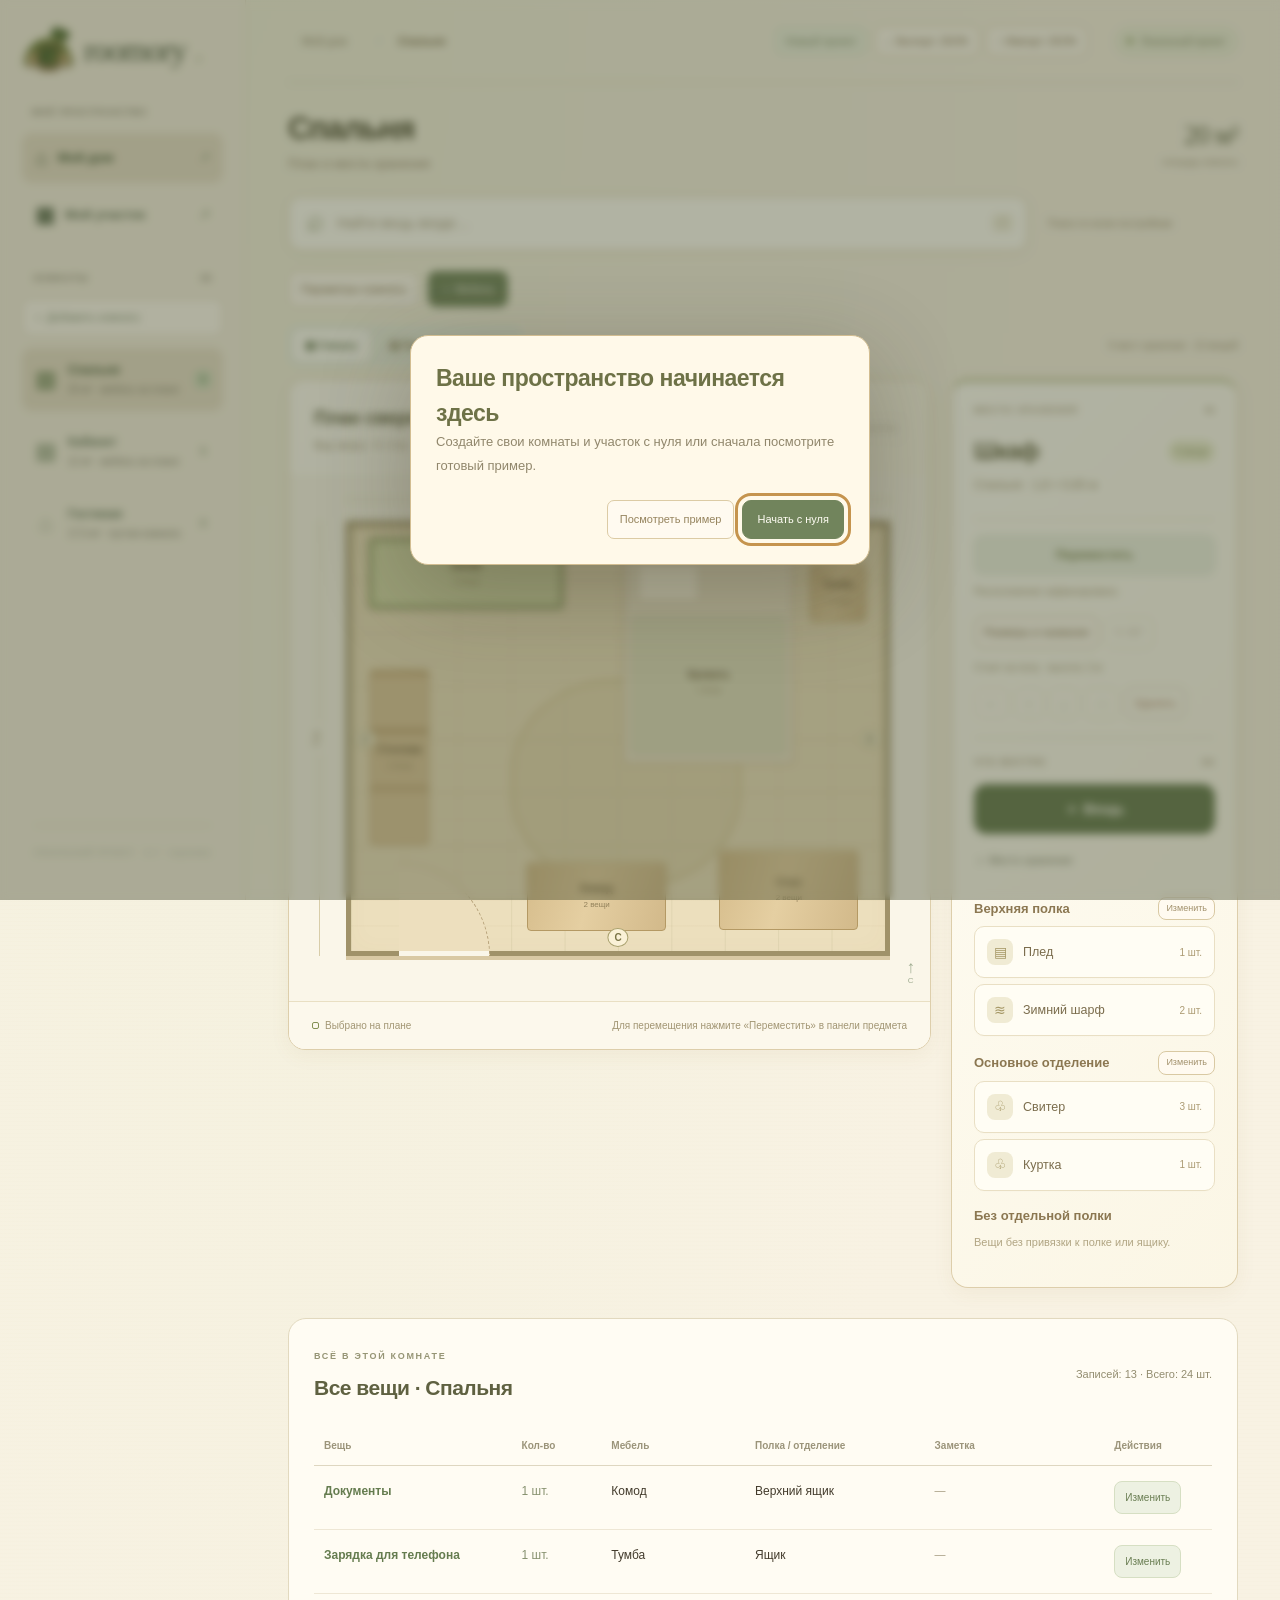
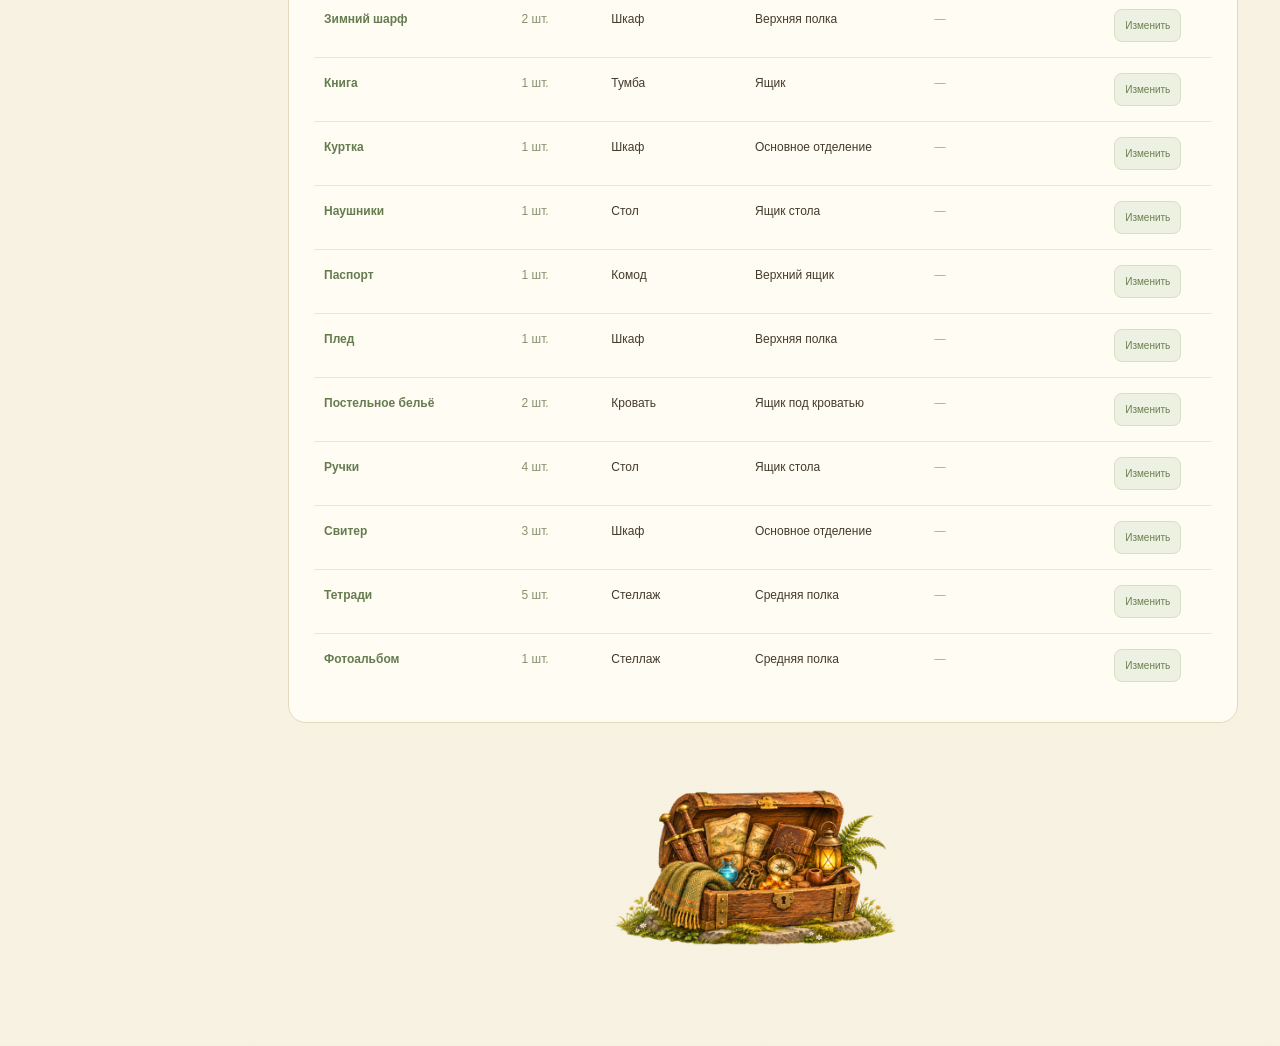
==== commit c60eb29a: "Enable inventory editing and empty project onboarding" ====
--- a/index.html
+++ b/index.html
@@ -19,7 +19,7 @@
     <div class="sidebar-bottom"><span class="version">ЛОКАЛЬНЫЙ ПРОЕКТ <span>0.7 · черновик</span></span></div>
   </aside>
   <main id="workspace">
-    <header class="topbar"><div class="breadcrumb"><span id="breadcrumb-building">Мой дом</span> <span>/</span> <strong id="breadcrumb-room">Спальня</strong></div><div class="backup-actions"><button id="export-project" type="button">↓ Экспорт JSON</button><button id="import-project" type="button">↑ Импорт JSON</button><input id="import-file" type="file" accept=".json,application/json" hidden></div><span class="demo-badge"><span></span> Локальный проект</span></header>
+    <header class="topbar"><div class="breadcrumb"><span id="breadcrumb-building">Мой дом</span> <span>/</span> <strong id="breadcrumb-room">Спальня</strong></div><div class="backup-actions"><button id="new-project" type="button">Новый проект</button><button id="export-project" type="button">↓ Экспорт JSON</button><button id="import-project" type="button">↑ Импорт JSON</button><input id="import-file" type="file" accept=".json,application/json" hidden></div><span class="demo-badge"><span></span> Локальный проект</span></header>
     <figure id="home-illustration" class="home-illustration home-hero" hidden><img src="assets/hobbit-home.png" alt="Уютный домик в зелёном холме: круглая дверь, сад и большое дерево над крышей" width="1536" height="512"><figcaption><h1>Мой дом</h1><p id="home-summary"></p></figcaption></figure>
     <figure id="plot-illustration" class="home-illustration home-hero plot-hero" hidden><img src="assets/hobbit-garden.png" alt="Уютный сад с дорожками, яблоней и маленькими деревянными постройками" width="2192" height="736"><figcaption><h1 id="plot-title">Мой участок</h1><p id="plot-summary"></p></figcaption></figure>
     <section class="page-heading"><div><h1 id="page-title">Спальня</h1><p id="page-subtitle">План и хранение</p></div><div class="room-summary"><strong id="room-area">20<span> м²</span></strong><span>площадь комнаты</span></div></section>
@@ -42,5 +42,6 @@
 <dialog id="import-dialog" aria-labelledby="import-title"><div class="dialog-header"><h2 id="import-title">Восстановить резервную копию?</h2></div><p id="import-summary"></p><p class="import-warning">Текущий участок, постройки, комнаты, мебель и вещи будут полностью заменены. Сначала сохраните их через «Экспорт JSON», если они вам нужны.</p><p id="import-error" class="dialog-error" role="alert"></p><div class="dialog-footer"><button id="export-before-import" type="button">↓ Сохранить текущий проект</button><button id="cancel-import" type="button">Отмена</button><button id="confirm-import" type="button" class="primary-button">Заменить проект</button></div></dialog>
 <dialog id="genius-dialog" class="genius-card" aria-labelledby="genius-title" aria-describedby="genius-definition"><button id="close-genius" class="genius-close" type="button" aria-label="Закрыть карточку">×</button><div class="genius-kicker">маленький словарь больших решений</div><h2 id="genius-title">ге́ний</h2><p class="genius-grammar">[существительное, мужской род]</p><div class="genius-rule"></div><p id="genius-definition">Человек с исключительными способностями<br>и нестандартным мышлением.</p><p class="genius-footnote">Хранить шлэпки именно здесь?<br>Гениальное решение.</p><button id="dismiss-genius" type="button">Понятно, я гений</button></dialog>
 <dialog id="estate-dialog" aria-labelledby="estate-dialog-title"><form id="estate-form" novalidate><div class="dialog-header"><h2 id="estate-dialog-title"></h2><button id="close-estate" type="button" aria-label="Закрыть параметры участка">×</button></div><div id="estate-steps" class="estate-steps" hidden><span data-estate-step="1">1 · Постройка</span><span data-estate-step="2">2 · Комнаты</span></div><p id="estate-description"></p><div id="building-fields"><label>Название<input id="building-name" maxlength="60" required></label><label>Тип постройки<select id="building-kind"><option value="shed">Сарай</option><option value="house">Дом</option><option value="garage">Гараж</option><option value="other">Другая постройка</option></select></label><label>Форма<select id="building-shape"><option value="rectangle">Прямоугольная</option><option value="l">Г-образная</option><option value="t">Т-образная</option><option value="u">П-образная</option></select></label></div><section id="shape-designer" aria-label="Схема размеров постройки"><div class="shape-preview-heading"><span>Схема размеров</span><small>Нажмите на букву или поле</small></div><div id="shape-preview"></div><div id="shape-rotation-controls" class="shape-rotation-controls"><button id="rotate-draft-left" type="button" aria-label="Повернуть постройку влево в редакторе">↶ Влево</button><span id="draft-rotation" aria-live="polite">0°</span><button id="rotate-draft-right" type="button" aria-label="Повернуть постройку вправо в редакторе">Вправо ↷</button></div><p id="shape-help">Схема обновляется при вводе размеров.</p><div id="all-shape-dimensions"><div class="dimension-fields"><label><span id="estate-width-caption">Ширина, м</span><input id="estate-width" type="number" min="1" step="0.1" inputmode="decimal" required></label><label><span id="estate-depth-caption">Длина, м</span><input id="estate-depth" type="number" min="1" step="0.1" inputmode="decimal" required></label></div><div id="shape-extra-fields" class="dimension-fields"><label id="shape-c-label"><span id="shape-c-caption"></span><input id="shape-c" type="number" min="0.1" step="0.1" inputmode="decimal"></label><label id="shape-d-label"><span id="shape-d-caption"></span><input id="shape-d" type="number" min="0.1" step="0.1" inputmode="decimal"></label><label id="shape-e-label"><span>E · Правое крыло, м</span><input id="shape-e" type="number" min="0.1" step="0.1" inputmode="decimal"></label></div></div></section><div id="building-position" class="dimension-fields"><label>От левого края, м<input id="building-x" type="number" min="0" step="0.5" inputmode="decimal"></label><label>От верхнего края, м<input id="building-y" type="number" min="0" step="0.5" inputmode="decimal"></label></div><section id="building-rooms-step" hidden aria-label="Деление постройки на комнаты"><div class="division-action-bar"><button id="undo-room-split" type="button">↶ Отменить деление</button><button id="redo-room-split" type="button">Повторить ↷</button><span>Отмена доступна до создания постройки</span></div><div class="room-division-layout"><div><div id="draft-room-plan" class="building-room-plan" aria-label="План комнат новой постройки"></div><p class="room-division-hint">Нажмите на помещение на схеме — его настройки выделятся в списке.</p></div><div><div class="division-heading"><h3>Комнаты</h3><span id="draft-room-count"></span></div><div id="draft-room-fields"></div></div></div></section><p id="estate-error" class="dialog-error" role="alert"></p><div class="dialog-footer"><button id="back-estate" type="button" hidden>← Размеры постройки</button><button id="cancel-estate" type="button">Отмена</button><button id="save-estate" type="submit" class="primary-button">Сохранить</button></div></form></dialog>
+<dialog id="start-project-dialog" aria-labelledby="start-project-title" aria-describedby="start-project-description"><div class="dialog-header"><h2 id="start-project-title"></h2></div><p id="start-project-description"></p><p id="start-project-error" class="dialog-error" role="alert"></p><div class="dialog-footer"><button id="start-project-export" type="button">Сохранить копию JSON</button><button id="cancel-start-project" type="button">Отмена</button><button id="confirm-start-project" class="primary-button" type="button">Начать с нуля</button></div></dialog>
 </body>
 </html>
--- a/estate.css
+++ b/estate.css
@@ -22,3 +22,4 @@
 .treasure-footer,.treasure-footer img{background:transparent}.treasure-footer img{mix-blend-mode:normal;mask-image:none;opacity:1}
 /* Keep the decorative chest at half its previous linear size. */
 .treasure-footer img{width:50%;margin-inline:auto;max-height:165px}@media(max-width:800px){.treasure-footer img{min-height:80px}}
+.inventory-table th:nth-child(1){width:22%}.inventory-table th:nth-child(2){width:10%}.inventory-table th:nth-child(3){width:16%}.inventory-table th:nth-child(4){width:20%}.inventory-table th:nth-child(5){width:20%}.inventory-table th:nth-child(6){width:12%}.inventory-edit{border:1px solid #d6dfc3;border-radius:8px;background:#edf1e2;color:#6a7e53;padding:7px 10px;font-size:10px;white-space:nowrap;box-shadow:none}.inventory-edit:hover{background:#dfe8cf}#start-project-description{font-size:13px;line-height:1.85;color:#91876c;margin:0 0 22px}#start-project-export[hidden]{display:none!important}#start-project-dialog .dialog-footer{flex-wrap:wrap;gap:8px}#start-project-dialog button.primary-button{border:1px solid #71845c;border-radius:9px;padding:10px 14px}.backup-actions #new-project{color:#7a8962;background:#edf0df;border-color:#d9dfc7}@media(max-width:800px){.inventory-actions{grid-column:1/-1}.inventory-edit{min-height:40px;min-width:100px;font-size:12px;margin-top:3px}.backup-actions{flex-wrap:wrap}.backup-actions button{font-size:9px!important;padding:7px 8px!important}#start-project-dialog .dialog-footer{display:flex}#start-project-dialog .dialog-footer button{min-height:42px}#start-project-export{flex:1 0 100%;text-align:left}}
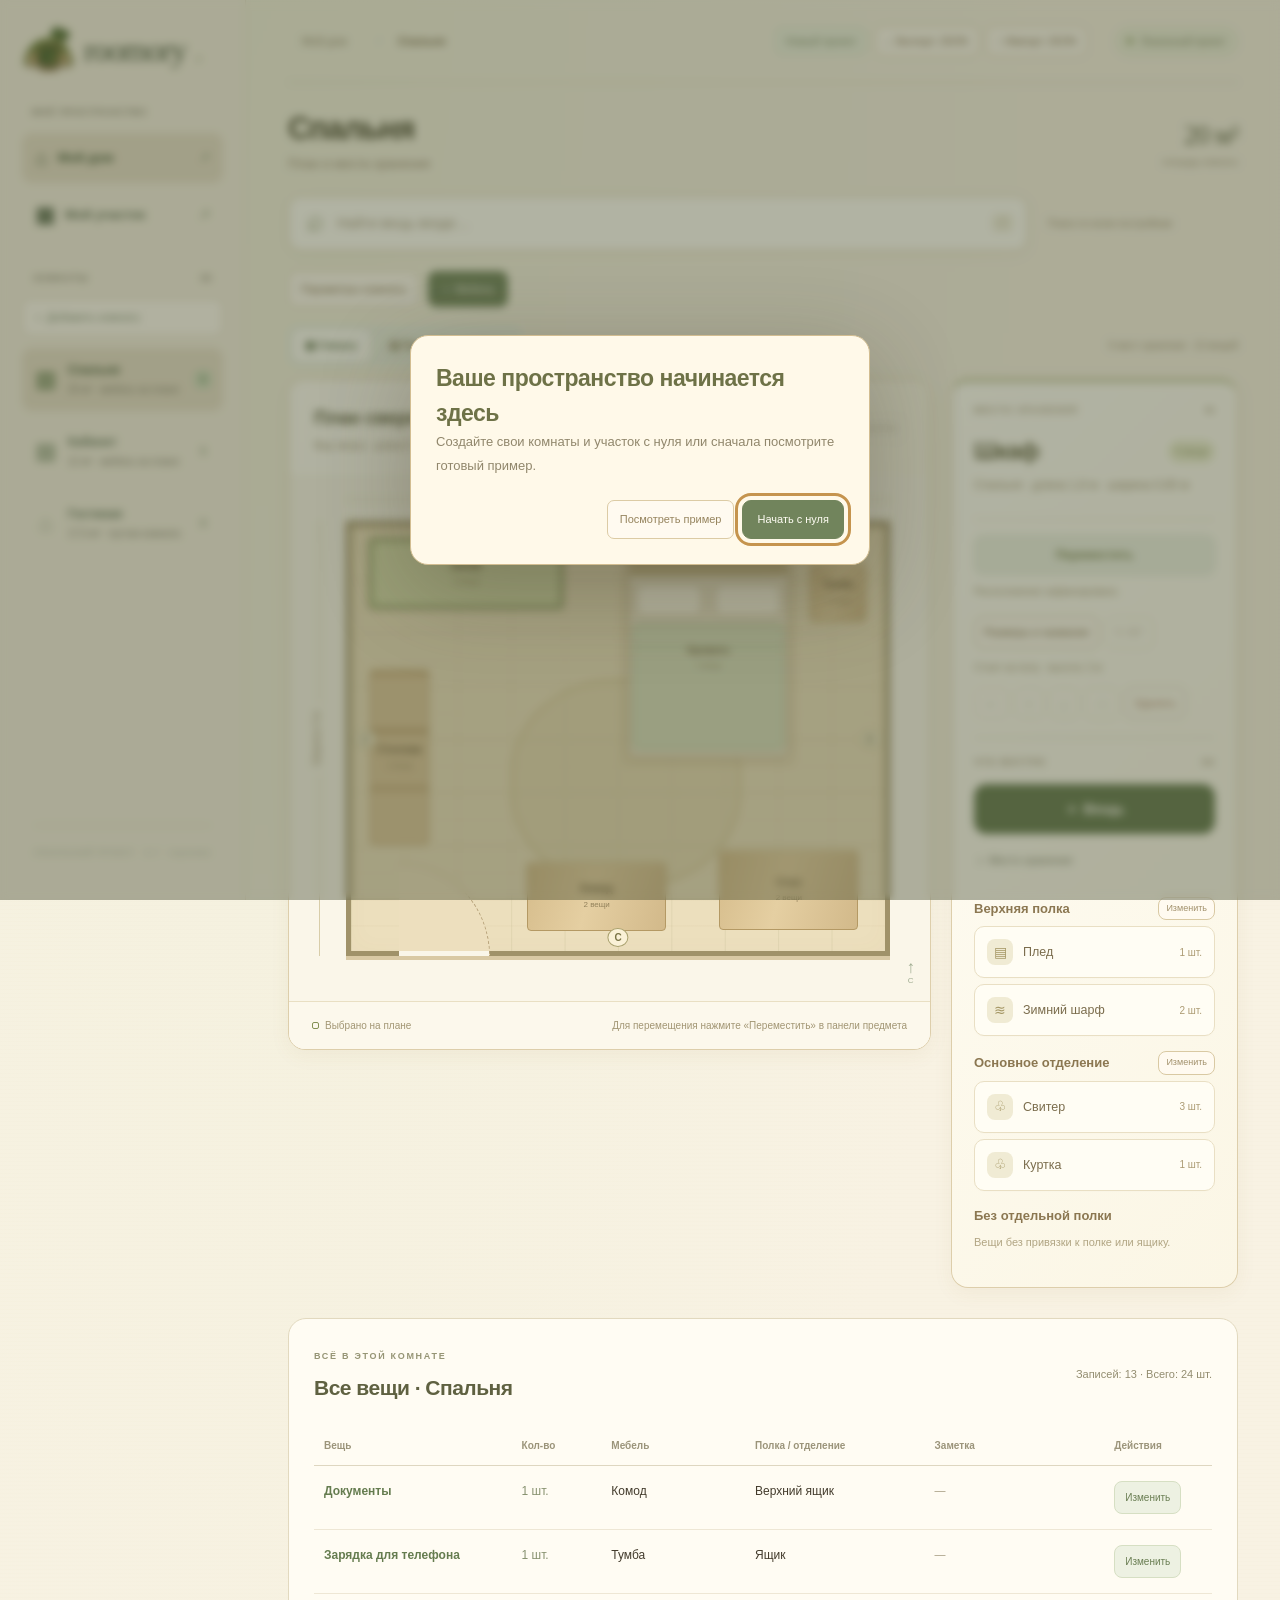
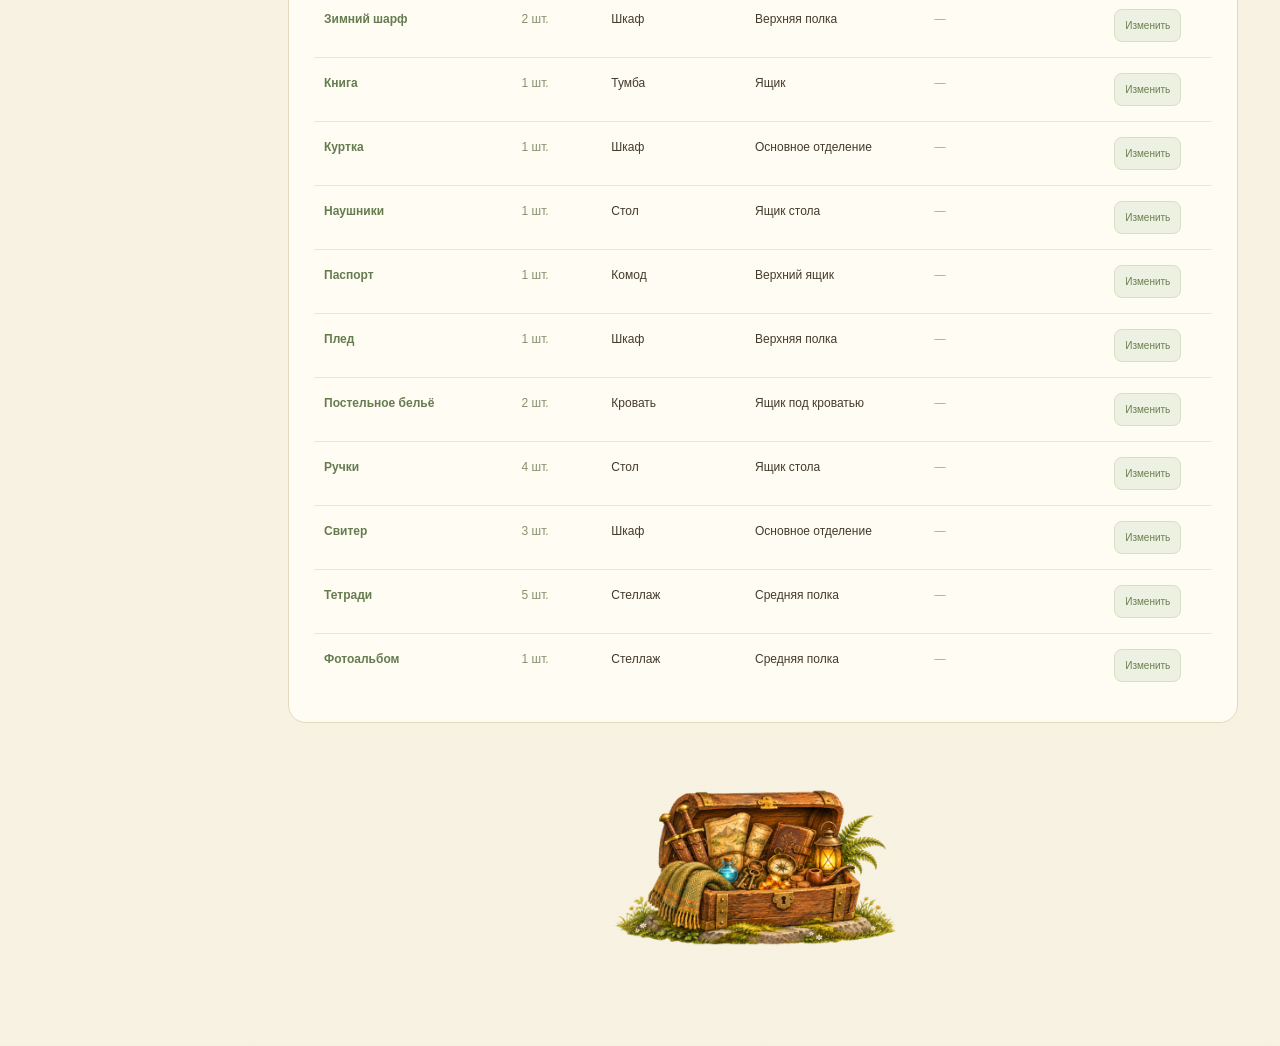
==== commit 7eda4fc7: "Add room corner cuts and consistent plan dimensions" ====
--- a/index.html
+++ b/index.html
@@ -6,7 +6,7 @@
   <meta name="description" content="Roomory — карта вашего дома и вещей. Находите нужное на плане комнаты.">
   <title>Roomory — план хранения</title>
   <link rel="icon" type="image/svg+xml" href="assets/hobbit-mark.svg">
-  <link rel="stylesheet" href="styles.css"><link rel="stylesheet" href="woodland.css"><link rel="stylesheet" href="estate.css"><script src="furniture.js" defer></script><script src="wall-geometry.js" defer></script><script src="estate.js" defer></script><script src="data.js" defer></script><script src="app.js" defer></script>
+  <link rel="stylesheet" href="styles.css"><link rel="stylesheet" href="woodland.css"><link rel="stylesheet" href="estate.css"><script src="furniture.js" defer></script><script src="room-geometry.js" defer></script><script src="wall-geometry.js" defer></script><script src="estate.js" defer></script><script src="data.js" defer></script><script src="app.js" defer></script>
 </head>
 <body>
   <aside class="sidebar">
@@ -37,11 +37,11 @@
     <p id="storage-status" class="storage-status" role="status" hidden></p>
     <footer id="treasure-footer" class="treasure-footer"><img src="assets/hobbit-treasure-cutout.png" alt="Открытый деревянный сундук с картами, мечами в ножнах и волшебными находками" width="2192" height="736" loading="lazy"></footer>
   </main>
-<dialog id="editor-dialog" aria-labelledby="dialog-title"><form id="editor-form" novalidate><div class="dialog-header"><h2 id="dialog-title"></h2><button id="close-dialog" type="button" aria-label="Закрыть">×</button></div><p id="dialog-description"></p><div id="edit-fields"><label>Название<input id="edit-name" maxlength="60" required></label><label id="type-label">Тип мебели<select id="edit-type"><option value="wardrobe">Шкаф</option><option value="dresser">Комод</option><option value="shelf">Стеллаж</option><option value="desk">Стол</option><option value="bed">Кровать</option><option value="nightstand">Тумба</option></select></label><div class="dimension-fields"><label>Ширина, м<input id="edit-width" type="number" min="0.1" max="30" step="0.01" required inputmode="decimal"></label><label>Длина, м<input id="edit-depth" type="number" min="0.1" max="30" step="0.01" required inputmode="decimal"></label></div><div class="dimension-fields"><label>Высота, м<input id="edit-height" type="number" min="0.05" max="10" step="0.01" inputmode="decimal"></label><label id="elevation-label">Нижний край от пола, м<input id="edit-elevation" type="number" min="0" max="10" step="0.01" inputmode="decimal"></label></div><label id="wall-field-label">Привязка к стене<select id="edit-wall"><option value="">Без привязки</option><option value="north">Стена A · сверху плана</option><option value="east">Стена B · справа</option><option value="south">Стена C · снизу</option><option value="west">Стена D · слева</option></select></label></div><p id="dialog-error" class="dialog-error" role="alert"></p><div class="dialog-footer"><button id="delete-room" type="button" class="danger-link">Удалить комнату</button><button id="cancel-dialog" type="button">Отмена</button><button id="save-dialog" type="submit" class="primary-button">Сохранить</button></div></form></dialog>
+<dialog id="editor-dialog" aria-labelledby="dialog-title"><form id="editor-form" novalidate><div class="dialog-header"><h2 id="dialog-title"></h2><button id="close-dialog" type="button" aria-label="Закрыть">×</button></div><p id="dialog-description"></p><div id="edit-fields"><label>Название<input id="edit-name" maxlength="60" required></label><label id="type-label">Тип мебели<select id="edit-type"><option value="wardrobe">Шкаф</option><option value="dresser">Комод</option><option value="shelf">Стеллаж</option><option value="desk">Стол</option><option value="bed">Кровать</option><option value="nightstand">Тумба</option></select></label><div class="dimension-fields"><label>Длина ↔, м<input id="edit-width" type="number" min="0.1" max="30" step="0.01" required inputmode="decimal"></label><label>Ширина ↕, м<input id="edit-depth" type="number" min="0.1" max="30" step="0.01" required inputmode="decimal"></label></div><section id="room-cut-editor" hidden aria-label="Обрезка комнаты"><label>Форма комнаты<select id="room-cut-corner"><option value="">Прямоугольная</option><option value="nw">Вырез слева сверху</option><option value="ne">Вырез справа сверху</option><option value="se">Вырез справа снизу</option><option value="sw">Вырез слева снизу</option></select></label><div id="room-cut-dimensions" class="dimension-fields" hidden><label>Длина выреза ↔, м<input id="room-cut-length" type="number" min="0.1" step="0.1" inputmode="decimal"></label><label>Ширина выреза ↕, м<input id="room-cut-width" type="number" min="0.1" step="0.1" inputmode="decimal"></label></div><div id="room-cut-preview"></div><p id="room-cut-hint">Можно вырезать прямоугольный участок из любого угла. Мебель должна остаться в комнате.</p></section><div class="dimension-fields"><label>Высота, м<input id="edit-height" type="number" min="0.05" max="10" step="0.01" inputmode="decimal"></label><label id="elevation-label">Нижний край от пола, м<input id="edit-elevation" type="number" min="0" max="10" step="0.01" inputmode="decimal"></label></div><label id="wall-field-label">Привязка к стене<select id="edit-wall"><option value="">Без привязки</option><option value="north">Стена A · сверху плана</option><option value="east">Стена B · справа</option><option value="south">Стена C · снизу</option><option value="west">Стена D · слева</option></select></label></div><p id="dialog-error" class="dialog-error" role="alert"></p><div class="dialog-footer"><button id="delete-room" type="button" class="danger-link">Удалить комнату</button><button id="cancel-dialog" type="button">Отмена</button><button id="save-dialog" type="submit" class="primary-button">Сохранить</button></div></form></dialog>
 <dialog id="content-dialog" aria-labelledby="content-title"><form id="content-form" novalidate><div class="dialog-header"><h2 id="content-title"></h2><button id="close-content" type="button" aria-label="Закрыть содержимое">×</button></div><p id="content-description"></p><label>Название<input id="content-name" maxlength="80" required></label><div id="item-fields"><label>Количество, шт.<input id="content-quantity" type="number" min="1" max="999999" step="1" inputmode="numeric"></label><label>Место хранения<select id="content-location"></select></label><label>Заметка<textarea id="content-note" maxlength="1000" rows="3" placeholder="Например, в синем чехле"></textarea></label></div><p id="content-error" class="dialog-error" role="alert"></p><div class="dialog-footer"><button id="remove-content" type="button" class="danger-link">Удалить</button><button id="cancel-content" type="button">Отмена</button><button type="submit" class="primary-button">Сохранить</button></div></form></dialog>
 <dialog id="import-dialog" aria-labelledby="import-title"><div class="dialog-header"><h2 id="import-title">Восстановить резервную копию?</h2></div><p id="import-summary"></p><p class="import-warning">Текущий участок, постройки, комнаты, мебель и вещи будут полностью заменены. Сначала сохраните их через «Экспорт JSON», если они вам нужны.</p><p id="import-error" class="dialog-error" role="alert"></p><div class="dialog-footer"><button id="export-before-import" type="button">↓ Сохранить текущий проект</button><button id="cancel-import" type="button">Отмена</button><button id="confirm-import" type="button" class="primary-button">Заменить проект</button></div></dialog>
 <dialog id="genius-dialog" class="genius-card" aria-labelledby="genius-title" aria-describedby="genius-definition"><button id="close-genius" class="genius-close" type="button" aria-label="Закрыть карточку">×</button><div class="genius-kicker">маленький словарь больших решений</div><h2 id="genius-title">ге́ний</h2><p class="genius-grammar">[существительное, мужской род]</p><div class="genius-rule"></div><p id="genius-definition">Человек с исключительными способностями<br>и нестандартным мышлением.</p><p class="genius-footnote">Хранить шлэпки именно здесь?<br>Гениальное решение.</p><button id="dismiss-genius" type="button">Понятно, я гений</button></dialog>
-<dialog id="estate-dialog" aria-labelledby="estate-dialog-title"><form id="estate-form" novalidate><div class="dialog-header"><h2 id="estate-dialog-title"></h2><button id="close-estate" type="button" aria-label="Закрыть параметры участка">×</button></div><div id="estate-steps" class="estate-steps" hidden><span data-estate-step="1">1 · Постройка</span><span data-estate-step="2">2 · Комнаты</span></div><p id="estate-description"></p><div id="building-fields"><label>Название<input id="building-name" maxlength="60" required></label><label>Тип постройки<select id="building-kind"><option value="shed">Сарай</option><option value="house">Дом</option><option value="garage">Гараж</option><option value="other">Другая постройка</option></select></label><label>Форма<select id="building-shape"><option value="rectangle">Прямоугольная</option><option value="l">Г-образная</option><option value="t">Т-образная</option><option value="u">П-образная</option></select></label></div><section id="shape-designer" aria-label="Схема размеров постройки"><div class="shape-preview-heading"><span>Схема размеров</span><small>Нажмите на букву или поле</small></div><div id="shape-preview"></div><div id="shape-rotation-controls" class="shape-rotation-controls"><button id="rotate-draft-left" type="button" aria-label="Повернуть постройку влево в редакторе">↶ Влево</button><span id="draft-rotation" aria-live="polite">0°</span><button id="rotate-draft-right" type="button" aria-label="Повернуть постройку вправо в редакторе">Вправо ↷</button></div><p id="shape-help">Схема обновляется при вводе размеров.</p><div id="all-shape-dimensions"><div class="dimension-fields"><label><span id="estate-width-caption">Ширина, м</span><input id="estate-width" type="number" min="1" step="0.1" inputmode="decimal" required></label><label><span id="estate-depth-caption">Длина, м</span><input id="estate-depth" type="number" min="1" step="0.1" inputmode="decimal" required></label></div><div id="shape-extra-fields" class="dimension-fields"><label id="shape-c-label"><span id="shape-c-caption"></span><input id="shape-c" type="number" min="0.1" step="0.1" inputmode="decimal"></label><label id="shape-d-label"><span id="shape-d-caption"></span><input id="shape-d" type="number" min="0.1" step="0.1" inputmode="decimal"></label><label id="shape-e-label"><span>E · Правое крыло, м</span><input id="shape-e" type="number" min="0.1" step="0.1" inputmode="decimal"></label></div></div></section><div id="building-position" class="dimension-fields"><label>От левого края, м<input id="building-x" type="number" min="0" step="0.5" inputmode="decimal"></label><label>От верхнего края, м<input id="building-y" type="number" min="0" step="0.5" inputmode="decimal"></label></div><section id="building-rooms-step" hidden aria-label="Деление постройки на комнаты"><div class="division-action-bar"><button id="undo-room-split" type="button">↶ Отменить деление</button><button id="redo-room-split" type="button">Повторить ↷</button><span>Отмена доступна до создания постройки</span></div><div class="room-division-layout"><div><div id="draft-room-plan" class="building-room-plan" aria-label="План комнат новой постройки"></div><p class="room-division-hint">Нажмите на помещение на схеме — его настройки выделятся в списке.</p></div><div><div class="division-heading"><h3>Комнаты</h3><span id="draft-room-count"></span></div><div id="draft-room-fields"></div></div></div></section><p id="estate-error" class="dialog-error" role="alert"></p><div class="dialog-footer"><button id="back-estate" type="button" hidden>← Размеры постройки</button><button id="cancel-estate" type="button">Отмена</button><button id="save-estate" type="submit" class="primary-button">Сохранить</button></div></form></dialog>
+<dialog id="estate-dialog" aria-labelledby="estate-dialog-title"><form id="estate-form" novalidate><div class="dialog-header"><h2 id="estate-dialog-title"></h2><button id="close-estate" type="button" aria-label="Закрыть параметры участка">×</button></div><div id="estate-steps" class="estate-steps" hidden><span data-estate-step="1">1 · Постройка</span><span data-estate-step="2">2 · Комнаты</span></div><p id="estate-description"></p><div id="building-fields"><label>Название<input id="building-name" maxlength="60" required></label><label>Тип постройки<select id="building-kind"><option value="shed">Сарай</option><option value="house">Дом</option><option value="garage">Гараж</option><option value="other">Другая постройка</option></select></label><label>Форма<select id="building-shape"><option value="rectangle">Прямоугольная</option><option value="l">Г-образная</option><option value="t">Т-образная</option><option value="u">П-образная</option></select></label></div><section id="shape-designer" aria-label="Схема размеров постройки"><div class="shape-preview-heading"><span>Схема размеров</span><small>Нажмите на букву или поле</small></div><div id="shape-preview"></div><div id="shape-rotation-controls" class="shape-rotation-controls"><button id="rotate-draft-left" type="button" aria-label="Повернуть постройку влево в редакторе">↶ Влево</button><span id="draft-rotation" aria-live="polite">0°</span><button id="rotate-draft-right" type="button" aria-label="Повернуть постройку вправо в редакторе">Вправо ↷</button></div><p id="shape-help">Схема обновляется при вводе размеров.</p><div id="all-shape-dimensions"><div class="dimension-fields"><label><span id="estate-width-caption">Длина ↔, м</span><input id="estate-width" type="number" min="1" step="0.1" inputmode="decimal" required></label><label><span id="estate-depth-caption">Ширина ↕, м</span><input id="estate-depth" type="number" min="1" step="0.1" inputmode="decimal" required></label></div><div id="shape-extra-fields" class="dimension-fields"><label id="shape-c-label"><span id="shape-c-caption"></span><input id="shape-c" type="number" min="0.1" step="0.1" inputmode="decimal"></label><label id="shape-d-label"><span id="shape-d-caption"></span><input id="shape-d" type="number" min="0.1" step="0.1" inputmode="decimal"></label><label id="shape-e-label"><span>E · Длина правого крыла ↔, м</span><input id="shape-e" type="number" min="0.1" step="0.1" inputmode="decimal"></label></div></div></section><div id="building-position" class="dimension-fields"><label>От левого края, м<input id="building-x" type="number" min="0" step="0.5" inputmode="decimal"></label><label>От верхнего края, м<input id="building-y" type="number" min="0" step="0.5" inputmode="decimal"></label></div><section id="building-rooms-step" hidden aria-label="Деление постройки на комнаты"><div class="division-action-bar"><button id="undo-room-split" type="button">↶ Отменить деление</button><button id="redo-room-split" type="button">Повторить ↷</button><span>Отмена доступна до создания постройки</span></div><div class="room-division-layout"><div><div id="draft-room-plan" class="building-room-plan" aria-label="План комнат новой постройки"></div><p class="room-axis-legend">↔ Длина · ↕ Ширина</p><p class="room-division-hint">Нажмите на помещение на схеме — его настройки выделятся в списке.</p></div><div><div class="division-heading"><h3>Комнаты</h3><span id="draft-room-count"></span></div><div id="draft-room-fields"></div></div></div></section><p id="estate-error" class="dialog-error" role="alert"></p><div class="dialog-footer"><button id="back-estate" type="button" hidden>← Размеры постройки</button><button id="cancel-estate" type="button">Отмена</button><button id="save-estate" type="submit" class="primary-button">Сохранить</button></div></form></dialog>
 <dialog id="start-project-dialog" aria-labelledby="start-project-title" aria-describedby="start-project-description"><div class="dialog-header"><h2 id="start-project-title"></h2></div><p id="start-project-description"></p><p id="start-project-error" class="dialog-error" role="alert"></p><div class="dialog-footer"><button id="start-project-export" type="button">Сохранить копию JSON</button><button id="cancel-start-project" type="button">Отмена</button><button id="confirm-start-project" class="primary-button" type="button">Начать с нуля</button></div></dialog>
 </body>
 </html>
--- a/estate.css
+++ b/estate.css
@@ -23,3 +23,5 @@
 /* Keep the decorative chest at half its previous linear size. */
 .treasure-footer img{width:50%;margin-inline:auto;max-height:165px}@media(max-width:800px){.treasure-footer img{min-height:80px}}
 .inventory-table th:nth-child(1){width:22%}.inventory-table th:nth-child(2){width:10%}.inventory-table th:nth-child(3){width:16%}.inventory-table th:nth-child(4){width:20%}.inventory-table th:nth-child(5){width:20%}.inventory-table th:nth-child(6){width:12%}.inventory-edit{border:1px solid #d6dfc3;border-radius:8px;background:#edf1e2;color:#6a7e53;padding:7px 10px;font-size:10px;white-space:nowrap;box-shadow:none}.inventory-edit:hover{background:#dfe8cf}#start-project-description{font-size:13px;line-height:1.85;color:#91876c;margin:0 0 22px}#start-project-export[hidden]{display:none!important}#start-project-dialog .dialog-footer{flex-wrap:wrap;gap:8px}#start-project-dialog button.primary-button{border:1px solid #71845c;border-radius:9px;padding:10px 14px}.backup-actions #new-project{color:#7a8962;background:#edf0df;border-color:#d9dfc7}@media(max-width:800px){.inventory-actions{grid-column:1/-1}.inventory-edit{min-height:40px;min-width:100px;font-size:12px;margin-top:3px}.backup-actions{flex-wrap:wrap}.backup-actions button{font-size:9px!important;padding:7px 8px!important}#start-project-dialog .dialog-footer{display:flex}#start-project-dialog .dialog-footer button{min-height:42px}#start-project-export{flex:1 0 100%;text-align:left}}
+/* Room contours and orientation-aware bed artwork. */
+#room-cut-editor{margin:14px 0 20px;padding:16px;background:#f4f0e1;border:1px solid #e4dcc4;border-radius:12px}#room-cut-editor[hidden],#room-cut-dimensions[hidden]{display:none!important}#room-cut-editor>label{display:grid;gap:7px;font-size:12px;margin-bottom:12px;color:#8a8062}#room-cut-editor select,#room-cut-editor input{width:100%;min-width:0;background:#fffdf6;border:1px solid #d6cdb3;padding:10px;border-radius:8px;color:#687756}#room-cut-editor .dimension-fields{margin-top:12px}.cut-preview-canvas{position:relative;max-width:250px;max-height:180px;margin:15px auto;background:#e7dfc9;border:1px dashed #c7b98e;border-radius:5px;overflow:hidden}.cut-preview-shape{position:absolute;inset:0;background:#bdc9a2}.cut-preview-size,#room-cut-hint{font-size:10px;line-height:1.8;color:#989173;margin:10px 0 0}.cut-preview-error{font-size:11px;color:#a77d56;line-height:1.7}.furniture.bed:before,.furniture.bed:after{display:none}.furniture.bed{background:transparent;border-radius:4px}.bed-art{position:absolute;inset:1px;pointer-events:none}.bed-art svg{width:100%;height:100%;display:block}.bed .furniture-name{margin-top:0;text-shadow:0 1px 2px #fff8e5}.bed .furniture-items{position:relative}.room-cut-outline{position:absolute;inset:0;width:100%;height:100%;pointer-events:none;z-index:5}.room-cut-outline polygon{fill:none;stroke:#8e8865;stroke-width:2;vector-effect:non-scaling-stroke}.wall-cut-gap{position:absolute;top:0;bottom:0;background:repeating-linear-gradient(135deg,#e3dfd3,#e3dfd3 6px,#d0cbbb 6px,#d0cbbb 8px);color:#9b927e;font-size:10px;display:grid;place-items:center;pointer-events:none;z-index:0;overflow:hidden;padding:5px}.room-axis-legend{font-size:10px;color:#9c9479;margin:12px 0}.dimension-top span{white-space:nowrap}.dimension-left span{white-space:nowrap}.cut-preview-canvas{width:min(100%,250px)}@media(max-width:800px){#room-cut-editor{padding:12px}.dimension-top span,.dimension-left span{font-size:9px}.room-cut-hint{font-size:10px}.wall-cut-gap{font-size:8px}}
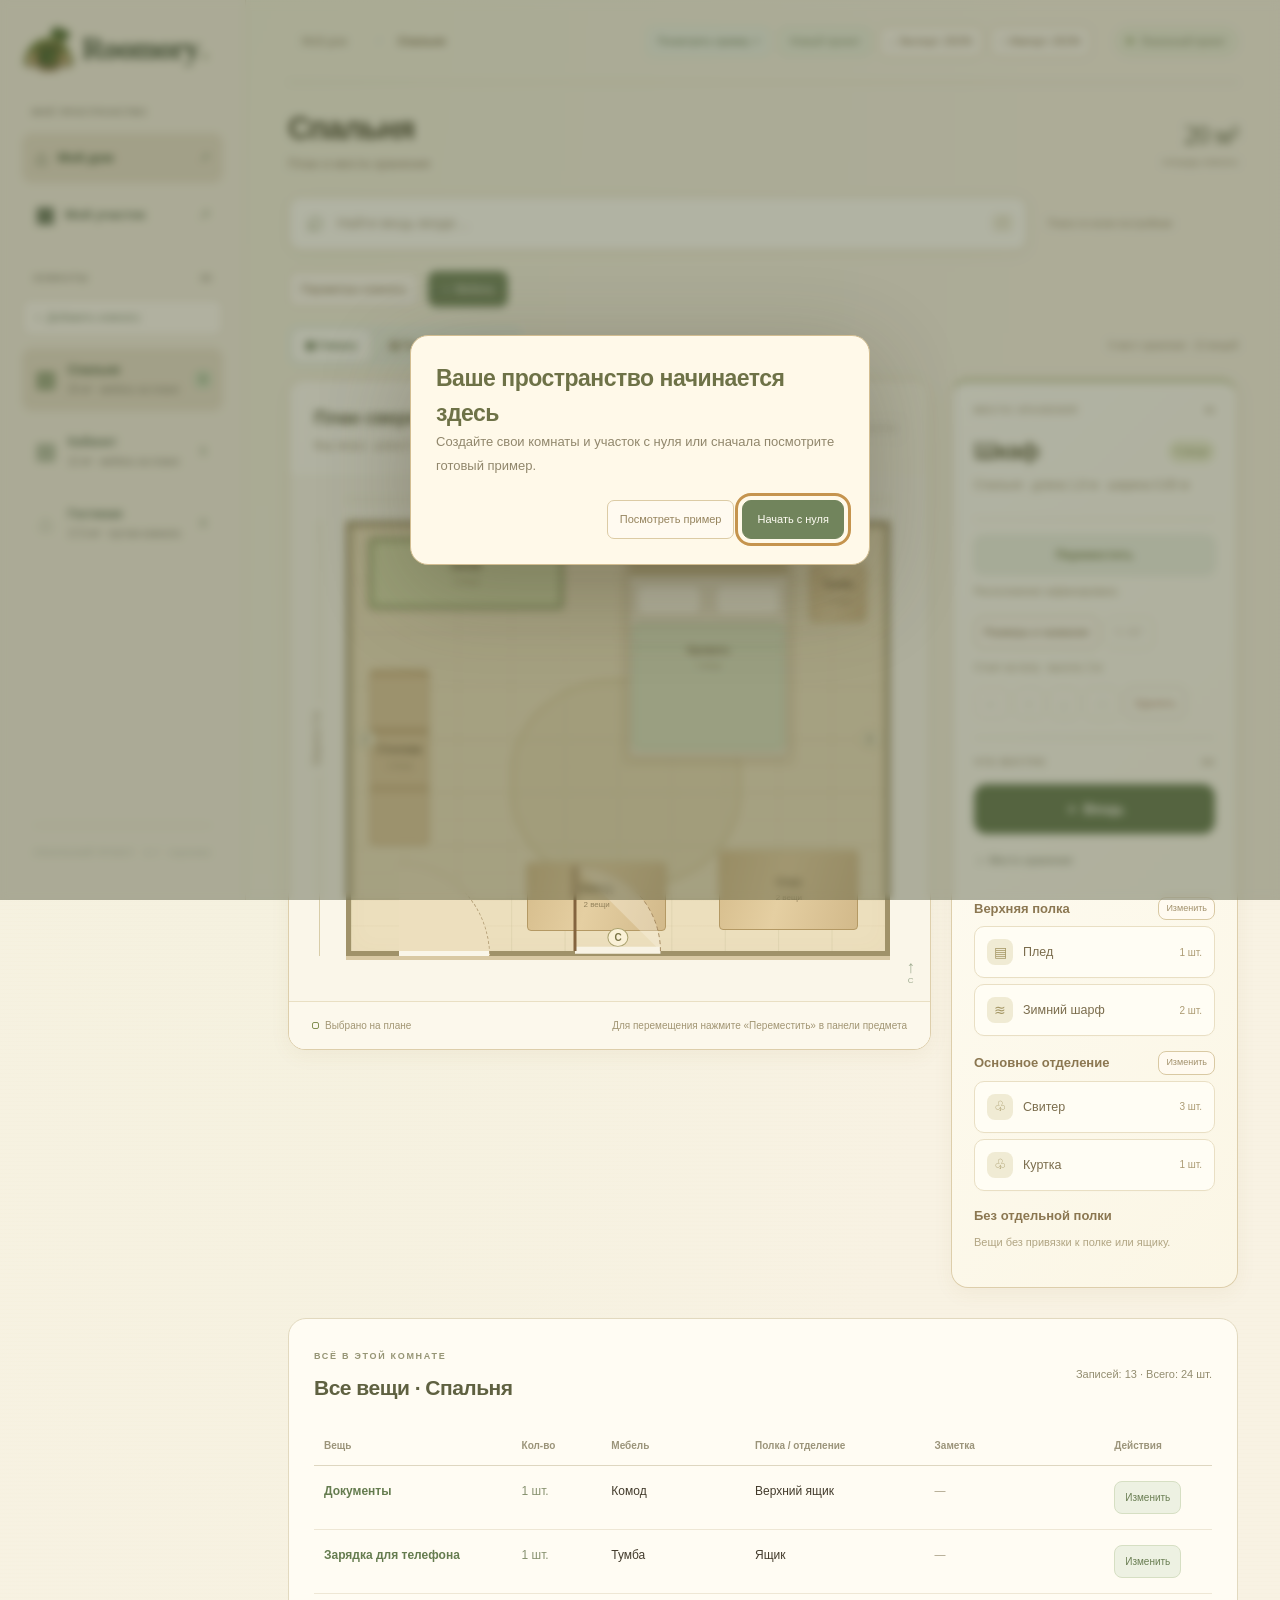
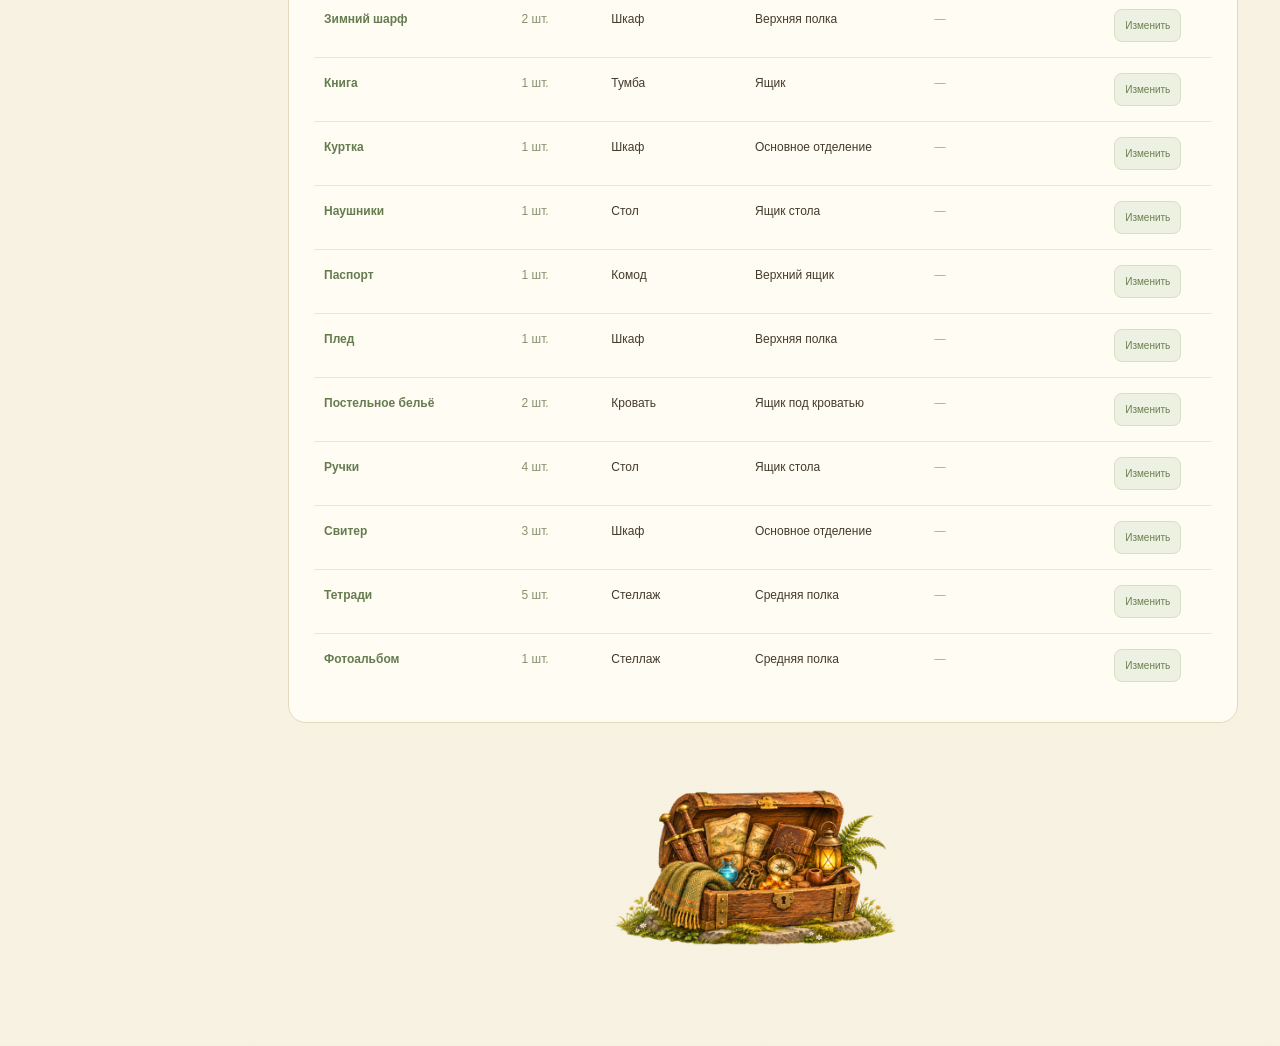
==== commit c363359e: "Add garden objects, room doors and cozy demo; fix empty outbuilding plans" ====
--- a/index.html
+++ b/index.html
@@ -6,11 +6,11 @@
   <meta name="description" content="Roomory — карта вашего дома и вещей. Находите нужное на плане комнаты.">
   <title>Roomory — план хранения</title>
   <link rel="icon" type="image/svg+xml" href="assets/hobbit-mark.svg">
-  <link rel="stylesheet" href="styles.css"><link rel="stylesheet" href="woodland.css"><link rel="stylesheet" href="estate.css"><script src="furniture.js" defer></script><script src="room-geometry.js" defer></script><script src="wall-geometry.js" defer></script><script src="estate.js" defer></script><script src="data.js" defer></script><script src="app.js" defer></script>
+  <link rel="stylesheet" href="styles.css"><link rel="stylesheet" href="woodland.css"><link rel="stylesheet" href="estate.css"><script src="furniture.js" defer></script><script src="room-geometry.js" defer></script><script src="wall-geometry.js" defer></script><script src="estate.js" defer></script><script src="data.js" defer></script><script src="demo.js" defer></script><script src="app.js" defer></script>
 </head>
 <body>
   <aside class="sidebar">
-    <a class="brand" href="./" aria-label="Roomory, главная"><img class="brand-house" src="assets/hobbit-mark.svg" alt="">roomory<span class="brand-dot">.</span></a>
+    <a class="brand" href="./" aria-label="Roomory, главная"><img class="brand-house" src="assets/hobbit-mark.svg" alt="">Roomory<span class="brand-dot">.</span></a>
     <div class="home-label">МОЁ ПРОСТРАНСТВО</div>
     <button id="home-button" class="home-name" type="button"><span>⌂</span> Мой дом <span>↗</span></button>
     <button id="plot-button" class="home-name" type="button" aria-pressed="false"><span>▦</span> Мой участок <span>↗</span></button><div id="building-navigation" aria-label="Постройки"></div><nav aria-label="Разделы"><a class="nav-active" href="#workspace"><span>▦</span> План и вещи <span class="nav-arrow">↗</span></a></nav>
@@ -19,14 +19,14 @@
     <div class="sidebar-bottom"><span class="version">ЛОКАЛЬНЫЙ ПРОЕКТ <span>0.7 · черновик</span></span></div>
   </aside>
   <main id="workspace">
-    <header class="topbar"><div class="breadcrumb"><span id="breadcrumb-building">Мой дом</span> <span>/</span> <strong id="breadcrumb-room">Спальня</strong></div><div class="backup-actions"><button id="new-project" type="button">Новый проект</button><button id="export-project" type="button">↓ Экспорт JSON</button><button id="import-project" type="button">↑ Импорт JSON</button><input id="import-file" type="file" accept=".json,application/json" hidden></div><span class="demo-badge"><span></span> Локальный проект</span></header>
+    <header class="topbar"><div class="breadcrumb"><span id="breadcrumb-building">Мой дом</span> <span>/</span> <strong id="breadcrumb-room">Спальня</strong></div><div class="backup-actions"><a id="demo-link" href="?demo=cozy&view=home" target="_blank" rel="noopener">Посмотреть пример ↗</a><button id="new-project" type="button">Новый проект</button><button id="export-project" type="button">↓ Экспорт JSON</button><button id="import-project" type="button">↑ Импорт JSON</button><input id="import-file" type="file" accept=".json,application/json" hidden></div><span class="demo-badge"><span></span> Локальный проект</span></header>
     <figure id="home-illustration" class="home-illustration home-hero" hidden><img src="assets/hobbit-home.png" alt="Уютный домик в зелёном холме: круглая дверь, сад и большое дерево над крышей" width="1536" height="512"><figcaption><h1>Мой дом</h1><p id="home-summary"></p></figcaption></figure>
     <figure id="plot-illustration" class="home-illustration home-hero plot-hero" hidden><img src="assets/hobbit-garden.png" alt="Уютный сад с дорожками, яблоней и маленькими деревянными постройками" width="2192" height="736"><figcaption><h1 id="plot-title">Мой участок</h1><p id="plot-summary"></p></figcaption></figure>
     <section class="page-heading"><div><h1 id="page-title">Спальня</h1><p id="page-subtitle">План и хранение</p></div><div class="room-summary"><strong id="room-area">20<span> м²</span></strong><span>площадь комнаты</span></div></section>
     <section class="search-section" aria-label="Поиск вещей"><div class="search-wrap"><span class="search-icon" aria-hidden="true">⌕</span><label class="sr-only" for="search">Найти вещь везде</label><input id="search" type="search" placeholder="Найти вещь везде…" autocomplete="off"><kbd aria-hidden="true">/</kbd></div><span class="search-hint">Поиск по всем постройкам</span><div id="search-results" class="search-results" hidden aria-label="Результаты поиска"></div><p id="search-status" class="search-status" role="status"></p></section>
 <section id="plot-workspace" hidden aria-labelledby="plot-title">
   <div class="plot-heading"><span class="estate-eyebrow">ПЛАН УЧАСТКА</span><button id="edit-plot" class="plot-resize-button" type="button">↔ Изменить размеры участка</button></div>
-  <div class="plot-layout"><section class="plot-card"><div class="plot-plan-header"><span id="plot-dimensions"></span><span>Сетка 1 м</span></div><div id="plot-plan" aria-label="План участка"></div><p class="plot-hint">Выберите постройку, чтобы открыть её комнаты. Расположение меняется через кнопку «Переместить».</p></section><aside class="plot-panel"><h2>Постройки</h2><button id="new-building" class="primary-button" type="button">＋ Добавить постройку</button><div id="plot-building-list"></div></aside></div>
+  <div class="plot-layout"><section class="plot-card"><div class="plot-plan-header"><span id="plot-dimensions"></span><span>Сетка 1 м</span></div><div id="plot-plan" aria-label="План участка"></div><p class="plot-hint">Выберите постройку, чтобы открыть её комнаты. Расположение меняется через кнопку «Переместить».</p></section><aside class="plot-panel"><h2>Постройки</h2><button id="new-building" class="primary-button" type="button">＋ Добавить постройку</button><div id="plot-building-list"></div><h2 class="trees-heading">Сад и отдых</h2><button id="new-tree" class="primary-button" type="button">＋ Добавить дерево</button><button id="new-bench" class="primary-button" type="button">＋ Добавить лавочку</button><button id="new-outdoor-table" class="primary-button" type="button">＋ Добавить уличный стол</button><div id="plot-tree-list"></div></aside></div>
 </section>
     <div class="editor-toolbar"><button id="edit-room" type="button">Параметры комнаты</button><button id="new-furniture" type="button" class="primary-button">＋ Мебель</button></div><p id="editor-status" class="editor-status" role="status"></p><section id="building-floor-overview" hidden aria-label="Комнаты постройки на плане"></section><section id="home-overview" hidden aria-label="Обзор дома"></section><div class="room-toolbar"><div class="view-switch" role="group" aria-label="Ракурс"><button id="view-top" type="button" aria-pressed="true">▦ Сверху</button><button id="view-wall" type="button" aria-pressed="false">▥ Проработать стену</button></div><span id="room-stats"></span></div><div class="workspace-grid"><section class="plan-card" aria-labelledby="room-title"><div class="card-header"><div><h2 id="room-title">Спальня <span>01</span></h2><p>Вид сверху · 5 × 4 м</p></div><span class="scale-label">Сетка 0,5 м</span></div>
       <div id="wall-tools" class="wall-tools" hidden><div id="wall-tabs" role="group" aria-label="Выбор стены"></div><button id="add-wall-shelf" type="button">＋ Настенная полка</button></div><section id="wall-workspace" hidden><div class="wall-layout"><div class="wall-elevation-wrap"><div class="wall-scale"><span id="wall-dimensions"></span><span>Высота от пола ↑</span></div><div id="wall-elevation" aria-label="Развёртка стены"></div><div class="wall-floor-label">Пол · 0 м</div><p id="wall-empty" class="wall-empty" hidden>На этой стене пока нет мебели. Добавьте полку или привяжите выбранный предмет.</p></div><div class="wall-context"><span class="mini-caption">СВЯЗЬ С ПЛАНОМ</span><div id="wall-minimap"></div><p id="wall-direction"></p><button id="attach-selected" type="button">Привязать выбранную мебель</button></div></div></section><div class="plan-stage"><div class="dimension dimension-top"><span>5 м</span></div><div class="dimension dimension-left"><span>4 м</span></div><div id="floor-plan" class="floor-plan" aria-label="План спальни. Выберите мебель"><div class="door" aria-hidden="true"></div><div class="rug" aria-hidden="true"></div></div><div id="empty-room" class="empty-room" hidden><span>⌂</span><h3>Нет мебели</h3><p>Разместите первый предмет мебели — укажите название и размеры, затем передвиньте его на плане.</p><button id="back-to-bedroom" type="button">Добавить мебель ＋</button></div><span class="plan-north" aria-hidden="true">↑<small>С</small></span></div>
@@ -37,11 +37,11 @@
     <p id="storage-status" class="storage-status" role="status" hidden></p>
     <footer id="treasure-footer" class="treasure-footer"><img src="assets/hobbit-treasure-cutout.png" alt="Открытый деревянный сундук с картами, мечами в ножнах и волшебными находками" width="2192" height="736" loading="lazy"></footer>
   </main>
-<dialog id="editor-dialog" aria-labelledby="dialog-title"><form id="editor-form" novalidate><div class="dialog-header"><h2 id="dialog-title"></h2><button id="close-dialog" type="button" aria-label="Закрыть">×</button></div><p id="dialog-description"></p><div id="edit-fields"><label>Название<input id="edit-name" maxlength="60" required></label><label id="type-label">Тип мебели<select id="edit-type"><option value="wardrobe">Шкаф</option><option value="dresser">Комод</option><option value="shelf">Стеллаж</option><option value="desk">Стол</option><option value="bed">Кровать</option><option value="nightstand">Тумба</option></select></label><div class="dimension-fields"><label>Длина ↔, м<input id="edit-width" type="number" min="0.1" max="30" step="0.01" required inputmode="decimal"></label><label>Ширина ↕, м<input id="edit-depth" type="number" min="0.1" max="30" step="0.01" required inputmode="decimal"></label></div><section id="room-cut-editor" hidden aria-label="Обрезка комнаты"><label>Форма комнаты<select id="room-cut-corner"><option value="">Прямоугольная</option><option value="nw">Вырез слева сверху</option><option value="ne">Вырез справа сверху</option><option value="se">Вырез справа снизу</option><option value="sw">Вырез слева снизу</option></select></label><div id="room-cut-dimensions" class="dimension-fields" hidden><label>Длина выреза ↔, м<input id="room-cut-length" type="number" min="0.1" step="0.1" inputmode="decimal"></label><label>Ширина выреза ↕, м<input id="room-cut-width" type="number" min="0.1" step="0.1" inputmode="decimal"></label></div><div id="room-cut-preview"></div><p id="room-cut-hint">Можно вырезать прямоугольный участок из любого угла. Мебель должна остаться в комнате.</p></section><div class="dimension-fields"><label>Высота, м<input id="edit-height" type="number" min="0.05" max="10" step="0.01" inputmode="decimal"></label><label id="elevation-label">Нижний край от пола, м<input id="edit-elevation" type="number" min="0" max="10" step="0.01" inputmode="decimal"></label></div><label id="wall-field-label">Привязка к стене<select id="edit-wall"><option value="">Без привязки</option><option value="north">Стена A · сверху плана</option><option value="east">Стена B · справа</option><option value="south">Стена C · снизу</option><option value="west">Стена D · слева</option></select></label></div><p id="dialog-error" class="dialog-error" role="alert"></p><div class="dialog-footer"><button id="delete-room" type="button" class="danger-link">Удалить комнату</button><button id="cancel-dialog" type="button">Отмена</button><button id="save-dialog" type="submit" class="primary-button">Сохранить</button></div></form></dialog>
+<dialog id="editor-dialog" aria-labelledby="dialog-title"><form id="editor-form" novalidate><div class="dialog-header"><h2 id="dialog-title"></h2><button id="close-dialog" type="button" aria-label="Закрыть">×</button></div><p id="dialog-description"></p><div id="edit-fields"><label>Название<input id="edit-name" maxlength="60" required></label><label id="type-label">Тип мебели<select id="edit-type"><option value="wardrobe">Шкаф</option><option value="dresser">Комод</option><option value="shelf">Стеллаж</option><option value="desk">Стол</option><option value="bed">Кровать</option><option value="nightstand">Тумба</option></select></label><div class="dimension-fields"><label>Длина ↔, м<input id="edit-width" type="number" min="0.1" max="30" step="0.01" required inputmode="decimal"></label><label>Ширина ↕, м<input id="edit-depth" type="number" min="0.1" max="30" step="0.01" required inputmode="decimal"></label></div><section id="room-cut-editor" hidden aria-label="Обрезка комнаты"><label>Форма комнаты<select id="room-cut-corner"><option value="">Прямоугольная</option><option value="nw">Вырез слева сверху</option><option value="ne">Вырез справа сверху</option><option value="se">Вырез справа снизу</option><option value="sw">Вырез слева снизу</option></select></label><div id="room-cut-dimensions" class="dimension-fields" hidden><label>Длина выреза ↔, м<input id="room-cut-length" type="number" min="0.1" step="0.1" inputmode="decimal"></label><label>Ширина выреза ↕, м<input id="room-cut-width" type="number" min="0.1" step="0.1" inputmode="decimal"></label></div><div id="room-cut-preview"></div><p id="room-cut-hint">Можно вырезать прямоугольный участок из любого угла. Мебель должна остаться в комнате.</p></section><section id="room-door-editor" hidden><label>Дверь в комнате<select id="room-door-wall"><option value="">Без двери</option><option value="north">Стена A · сверху</option><option value="east">Стена B · справа</option><option value="south">Стена C · снизу</option><option value="west">Стена D · слева</option></select></label><div id="door-dimensions" class="dimension-fields"><label><span id="door-offset-caption">От левого края, м</span><input id="room-door-offset" type="number" min="0" step="0.1" inputmode="decimal"></label><label>Размер проёма, м<input id="room-door-width" type="number" min="0.1" step="0.1" inputmode="decimal"></label></div><p>Положение показано на схеме выше. Дверь должна находиться на целой части стены.</p></section><div class="dimension-fields"><label>Высота, м<input id="edit-height" type="number" min="0.05" max="10" step="0.01" inputmode="decimal"></label><label id="elevation-label">Нижний край от пола, м<input id="edit-elevation" type="number" min="0" max="10" step="0.01" inputmode="decimal"></label></div><label id="wall-field-label">Привязка к стене<select id="edit-wall"><option value="">Без привязки</option><option value="north">Стена A · сверху плана</option><option value="east">Стена B · справа</option><option value="south">Стена C · снизу</option><option value="west">Стена D · слева</option></select></label></div><p id="dialog-error" class="dialog-error" role="alert"></p><div class="dialog-footer"><button id="delete-room" type="button" class="danger-link">Удалить комнату</button><button id="cancel-dialog" type="button">Отмена</button><button id="save-dialog" type="submit" class="primary-button">Сохранить</button></div></form></dialog>
 <dialog id="content-dialog" aria-labelledby="content-title"><form id="content-form" novalidate><div class="dialog-header"><h2 id="content-title"></h2><button id="close-content" type="button" aria-label="Закрыть содержимое">×</button></div><p id="content-description"></p><label>Название<input id="content-name" maxlength="80" required></label><div id="item-fields"><label>Количество, шт.<input id="content-quantity" type="number" min="1" max="999999" step="1" inputmode="numeric"></label><label>Место хранения<select id="content-location"></select></label><label>Заметка<textarea id="content-note" maxlength="1000" rows="3" placeholder="Например, в синем чехле"></textarea></label></div><p id="content-error" class="dialog-error" role="alert"></p><div class="dialog-footer"><button id="remove-content" type="button" class="danger-link">Удалить</button><button id="cancel-content" type="button">Отмена</button><button type="submit" class="primary-button">Сохранить</button></div></form></dialog>
 <dialog id="import-dialog" aria-labelledby="import-title"><div class="dialog-header"><h2 id="import-title">Восстановить резервную копию?</h2></div><p id="import-summary"></p><p class="import-warning">Текущий участок, постройки, комнаты, мебель и вещи будут полностью заменены. Сначала сохраните их через «Экспорт JSON», если они вам нужны.</p><p id="import-error" class="dialog-error" role="alert"></p><div class="dialog-footer"><button id="export-before-import" type="button">↓ Сохранить текущий проект</button><button id="cancel-import" type="button">Отмена</button><button id="confirm-import" type="button" class="primary-button">Заменить проект</button></div></dialog>
 <dialog id="genius-dialog" class="genius-card" aria-labelledby="genius-title" aria-describedby="genius-definition"><button id="close-genius" class="genius-close" type="button" aria-label="Закрыть карточку">×</button><div class="genius-kicker">маленький словарь больших решений</div><h2 id="genius-title">ге́ний</h2><p class="genius-grammar">[существительное, мужской род]</p><div class="genius-rule"></div><p id="genius-definition">Человек с исключительными способностями<br>и нестандартным мышлением.</p><p class="genius-footnote">Хранить шлэпки именно здесь?<br>Гениальное решение.</p><button id="dismiss-genius" type="button">Понятно, я гений</button></dialog>
-<dialog id="estate-dialog" aria-labelledby="estate-dialog-title"><form id="estate-form" novalidate><div class="dialog-header"><h2 id="estate-dialog-title"></h2><button id="close-estate" type="button" aria-label="Закрыть параметры участка">×</button></div><div id="estate-steps" class="estate-steps" hidden><span data-estate-step="1">1 · Постройка</span><span data-estate-step="2">2 · Комнаты</span></div><p id="estate-description"></p><div id="building-fields"><label>Название<input id="building-name" maxlength="60" required></label><label>Тип постройки<select id="building-kind"><option value="shed">Сарай</option><option value="house">Дом</option><option value="garage">Гараж</option><option value="other">Другая постройка</option></select></label><label>Форма<select id="building-shape"><option value="rectangle">Прямоугольная</option><option value="l">Г-образная</option><option value="t">Т-образная</option><option value="u">П-образная</option></select></label></div><section id="shape-designer" aria-label="Схема размеров постройки"><div class="shape-preview-heading"><span>Схема размеров</span><small>Нажмите на букву или поле</small></div><div id="shape-preview"></div><div id="shape-rotation-controls" class="shape-rotation-controls"><button id="rotate-draft-left" type="button" aria-label="Повернуть постройку влево в редакторе">↶ Влево</button><span id="draft-rotation" aria-live="polite">0°</span><button id="rotate-draft-right" type="button" aria-label="Повернуть постройку вправо в редакторе">Вправо ↷</button></div><p id="shape-help">Схема обновляется при вводе размеров.</p><div id="all-shape-dimensions"><div class="dimension-fields"><label><span id="estate-width-caption">Длина ↔, м</span><input id="estate-width" type="number" min="1" step="0.1" inputmode="decimal" required></label><label><span id="estate-depth-caption">Ширина ↕, м</span><input id="estate-depth" type="number" min="1" step="0.1" inputmode="decimal" required></label></div><div id="shape-extra-fields" class="dimension-fields"><label id="shape-c-label"><span id="shape-c-caption"></span><input id="shape-c" type="number" min="0.1" step="0.1" inputmode="decimal"></label><label id="shape-d-label"><span id="shape-d-caption"></span><input id="shape-d" type="number" min="0.1" step="0.1" inputmode="decimal"></label><label id="shape-e-label"><span>E · Длина правого крыла ↔, м</span><input id="shape-e" type="number" min="0.1" step="0.1" inputmode="decimal"></label></div></div></section><div id="building-position" class="dimension-fields"><label>От левого края, м<input id="building-x" type="number" min="0" step="0.5" inputmode="decimal"></label><label>От верхнего края, м<input id="building-y" type="number" min="0" step="0.5" inputmode="decimal"></label></div><section id="building-rooms-step" hidden aria-label="Деление постройки на комнаты"><div class="division-action-bar"><button id="undo-room-split" type="button">↶ Отменить деление</button><button id="redo-room-split" type="button">Повторить ↷</button><span>Отмена доступна до создания постройки</span></div><div class="room-division-layout"><div><div id="draft-room-plan" class="building-room-plan" aria-label="План комнат новой постройки"></div><p class="room-axis-legend">↔ Длина · ↕ Ширина</p><p class="room-division-hint">Нажмите на помещение на схеме — его настройки выделятся в списке.</p></div><div><div class="division-heading"><h3>Комнаты</h3><span id="draft-room-count"></span></div><div id="draft-room-fields"></div></div></div></section><p id="estate-error" class="dialog-error" role="alert"></p><div class="dialog-footer"><button id="back-estate" type="button" hidden>← Размеры постройки</button><button id="cancel-estate" type="button">Отмена</button><button id="save-estate" type="submit" class="primary-button">Сохранить</button></div></form></dialog>
+<dialog id="estate-dialog" aria-labelledby="estate-dialog-title"><form id="estate-form" novalidate><div class="dialog-header"><h2 id="estate-dialog-title"></h2><button id="close-estate" type="button" aria-label="Закрыть параметры участка">×</button></div><div id="estate-steps" class="estate-steps" hidden><span data-estate-step="1">1 · Постройка</span><span data-estate-step="2">2 · Комнаты</span></div><p id="estate-description"></p><div id="building-fields"><label>Название<input id="building-name" maxlength="60" required></label><label>Тип постройки<select id="building-kind"><option value="shed">Сарай</option><option value="house">Дом</option><option value="garage">Гараж</option><option value="gazebo">Беседка</option><option value="other">Другая постройка</option></select></label><label>Форма<select id="building-shape"><option value="rectangle">Прямоугольная</option><option value="l">Г-образная</option><option value="t">Т-образная</option><option value="u">П-образная</option><option value="ellipse">Круглая / овальная</option><option value="semicircle">Полукруглая / полуовальная</option><option value="rounded">Со скруглёнными углами</option></select></label></div><section id="shape-designer" aria-label="Схема размеров постройки"><div class="shape-preview-heading"><span>Схема размеров</span><small>Нажмите на букву или поле</small></div><div id="shape-preview"></div><div id="shape-rotation-controls" class="shape-rotation-controls"><button id="rotate-draft-left" type="button" aria-label="Повернуть постройку влево в редакторе">↶ Влево</button><span id="draft-rotation" aria-live="polite">0°</span><button id="rotate-draft-right" type="button" aria-label="Повернуть постройку вправо в редакторе">Вправо ↷</button></div><p id="shape-help">Схема обновляется при вводе размеров.</p><div id="all-shape-dimensions"><div class="dimension-fields"><label><span id="estate-width-caption">Длина ↔, м</span><input id="estate-width" type="number" min="1" step="0.1" inputmode="decimal" required></label><label><span id="estate-depth-caption">Ширина ↕, м</span><input id="estate-depth" type="number" min="1" step="0.1" inputmode="decimal" required></label></div><div id="shape-extra-fields" class="dimension-fields"><label id="shape-c-label"><span id="shape-c-caption"></span><input id="shape-c" type="number" min="0.1" step="0.1" inputmode="decimal"></label><label id="shape-d-label"><span id="shape-d-caption"></span><input id="shape-d" type="number" min="0.1" step="0.1" inputmode="decimal"></label><label id="shape-e-label"><span>E · Длина правого крыла ↔, м</span><input id="shape-e" type="number" min="0.1" step="0.1" inputmode="decimal"></label></div></div></section><div id="building-position" class="dimension-fields"><label>От левого края, м<input id="building-x" type="number" min="0" step="0.5" inputmode="decimal"></label><label>От верхнего края, м<input id="building-y" type="number" min="0" step="0.5" inputmode="decimal"></label></div><section id="building-rooms-step" hidden aria-label="Деление постройки на комнаты"><div class="division-action-bar"><button id="undo-room-split" type="button">↶ Отменить деление</button><button id="redo-room-split" type="button">Повторить ↷</button><span>Отмена доступна до создания постройки</span></div><div class="room-division-layout"><div><div id="draft-room-plan" class="building-room-plan" aria-label="План комнат новой постройки"></div><p class="room-axis-legend">↔ Длина · ↕ Ширина</p><p class="room-division-hint">Нажмите на помещение на схеме — его настройки выделятся в списке.</p></div><div><div class="division-heading"><h3>Комнаты</h3><span id="draft-room-count"></span></div><div id="draft-room-fields"></div></div></div></section><p id="estate-error" class="dialog-error" role="alert"></p><div class="dialog-footer"><button id="back-estate" type="button" hidden>← Размеры постройки</button><button id="cancel-estate" type="button">Отмена</button><button id="save-estate" type="submit" class="primary-button">Сохранить</button></div></form></dialog>
 <dialog id="start-project-dialog" aria-labelledby="start-project-title" aria-describedby="start-project-description"><div class="dialog-header"><h2 id="start-project-title"></h2></div><p id="start-project-description"></p><p id="start-project-error" class="dialog-error" role="alert"></p><div class="dialog-footer"><button id="start-project-export" type="button">Сохранить копию JSON</button><button id="cancel-start-project" type="button">Отмена</button><button id="confirm-start-project" class="primary-button" type="button">Начать с нуля</button></div></dialog>
-</body>
+<dialog id="tree-dialog" aria-labelledby="tree-title"><form id="tree-form" novalidate><div class="dialog-header"><h2 id="tree-title">Дерево на участке</h2><button id="close-tree" type="button" aria-label="Закрыть дерево">×</button></div><label>Название<input id="tree-name" maxlength="60" required></label><label id="garden-variety-label">Вид дерева<select id="garden-variety"><option value="broadleaf">Лиственное</option><option value="oak">Дуб</option><option value="fruit">Плодовое</option></select></label><label id="garden-shape-label" hidden>Форма клумбы<select id="garden-shape"><option value="circle">Круглая</option><option value="rectangle">Прямоугольная</option></select></label><label><span id="garden-size-caption">Диаметр кроны, м</span><input id="tree-diameter" type="number" min="0.5" max="15" step="0.1" inputmode="decimal" required></label><label id="garden-depth-label" hidden>Ширина ↕, м<input id="garden-depth" type="number" min="0.5" max="15" step="0.1" inputmode="decimal"></label><p id="garden-description">Вид сверху. После добавления перетащите дерево на плане или используйте стрелки. Кроны могут пересекаться между собой, но не с постройками.</p><p id="tree-error" class="dialog-error" role="alert"></p><div class="dialog-footer"><button id="cancel-tree" type="button">Отмена</button><button class="primary-button" type="submit">Сохранить</button></div></form></dialog></body>
 </html>
--- a/estate.css
+++ b/estate.css
@@ -25,3 +25,12 @@
 .inventory-table th:nth-child(1){width:22%}.inventory-table th:nth-child(2){width:10%}.inventory-table th:nth-child(3){width:16%}.inventory-table th:nth-child(4){width:20%}.inventory-table th:nth-child(5){width:20%}.inventory-table th:nth-child(6){width:12%}.inventory-edit{border:1px solid #d6dfc3;border-radius:8px;background:#edf1e2;color:#6a7e53;padding:7px 10px;font-size:10px;white-space:nowrap;box-shadow:none}.inventory-edit:hover{background:#dfe8cf}#start-project-description{font-size:13px;line-height:1.85;color:#91876c;margin:0 0 22px}#start-project-export[hidden]{display:none!important}#start-project-dialog .dialog-footer{flex-wrap:wrap;gap:8px}#start-project-dialog button.primary-button{border:1px solid #71845c;border-radius:9px;padding:10px 14px}.backup-actions #new-project{color:#7a8962;background:#edf0df;border-color:#d9dfc7}@media(max-width:800px){.inventory-actions{grid-column:1/-1}.inventory-edit{min-height:40px;min-width:100px;font-size:12px;margin-top:3px}.backup-actions{flex-wrap:wrap}.backup-actions button{font-size:9px!important;padding:7px 8px!important}#start-project-dialog .dialog-footer{display:flex}#start-project-dialog .dialog-footer button{min-height:42px}#start-project-export{flex:1 0 100%;text-align:left}}
 /* Room contours and orientation-aware bed artwork. */
 #room-cut-editor{margin:14px 0 20px;padding:16px;background:#f4f0e1;border:1px solid #e4dcc4;border-radius:12px}#room-cut-editor[hidden],#room-cut-dimensions[hidden]{display:none!important}#room-cut-editor>label{display:grid;gap:7px;font-size:12px;margin-bottom:12px;color:#8a8062}#room-cut-editor select,#room-cut-editor input{width:100%;min-width:0;background:#fffdf6;border:1px solid #d6cdb3;padding:10px;border-radius:8px;color:#687756}#room-cut-editor .dimension-fields{margin-top:12px}.cut-preview-canvas{position:relative;max-width:250px;max-height:180px;margin:15px auto;background:#e7dfc9;border:1px dashed #c7b98e;border-radius:5px;overflow:hidden}.cut-preview-shape{position:absolute;inset:0;background:#bdc9a2}.cut-preview-size,#room-cut-hint{font-size:10px;line-height:1.8;color:#989173;margin:10px 0 0}.cut-preview-error{font-size:11px;color:#a77d56;line-height:1.7}.furniture.bed:before,.furniture.bed:after{display:none}.furniture.bed{background:transparent;border-radius:4px}.bed-art{position:absolute;inset:1px;pointer-events:none}.bed-art svg{width:100%;height:100%;display:block}.bed .furniture-name{margin-top:0;text-shadow:0 1px 2px #fff8e5}.bed .furniture-items{position:relative}.room-cut-outline{position:absolute;inset:0;width:100%;height:100%;pointer-events:none;z-index:5}.room-cut-outline polygon{fill:none;stroke:#8e8865;stroke-width:2;vector-effect:non-scaling-stroke}.wall-cut-gap{position:absolute;top:0;bottom:0;background:repeating-linear-gradient(135deg,#e3dfd3,#e3dfd3 6px,#d0cbbb 6px,#d0cbbb 8px);color:#9b927e;font-size:10px;display:grid;place-items:center;pointer-events:none;z-index:0;overflow:hidden;padding:5px}.room-axis-legend{font-size:10px;color:#9c9479;margin:12px 0}.dimension-top span{white-space:nowrap}.dimension-left span{white-space:nowrap}.cut-preview-canvas{width:min(100%,250px)}@media(max-width:800px){#room-cut-editor{padding:12px}.dimension-top span,.dimension-left span{font-size:9px}.room-cut-hint{font-size:10px}.wall-cut-gap{font-size:8px}}
+/* Garden objects and architectural details. */
+.plot-tree{position:absolute;padding:0;border:0;background:transparent;cursor:pointer;z-index:3;border-radius:50%;min-width:0;min-height:0;transition:filter .2s,outline-color .2s}.plot-tree img{display:block;width:100%;height:100%;pointer-events:none}.plot-tree:hover{filter:brightness(1.08)}.plot-tree.is-moving{outline:2px dashed #697f51;outline-offset:3px;cursor:grab}.plot-tree:focus-visible{outline:3px solid #8b673d;outline-offset:3px}.trees-heading{margin-top:28px!important}.tree-empty{font-size:12px;color:#817d68;line-height:1.7;padding:12px 0}.tree-card>strong{overflow-wrap:anywhere}.room-door{position:absolute;z-index:8;pointer-events:none}.room-door svg{width:100%;height:100%;overflow:visible}.door-gap{stroke:#f8f3e5;stroke-width:7;vector-effect:non-scaling-stroke}.door-swing{fill:#f8f3e555;stroke:#a68b62;stroke-width:1;stroke-dasharray:4 3;vector-effect:non-scaling-stroke}.door-leaf{fill:none;stroke:#84643f;stroke-width:3;vector-effect:non-scaling-stroke}#room-door-editor{border-top:1px solid #e3dccb;margin-top:18px;padding-top:18px}#room-door-editor p{font-size:12px;color:#827c67;line-height:1.6}#room-door-editor[hidden],#door-dimensions[hidden]{display:none!important}.cut-preview-canvas{position:relative} .brand{font-family:Palatino,'Palatino Linotype',Baskerville,'Book Antiqua',serif;font-size:31px;font-weight:700;letter-spacing:-1px;gap:7px}.brand-house{flex-shrink:0}.brand-dot{margin-left:-5px}@media(max-width:1100px) and (min-width:761px){.brand{font-size:27px}.brand-house{width:42px}}@media(max-width:760px){.brand{font-size:31px}}
+#tree-form label{display:grid;gap:7px;margin:18px 0;font-size:12px;font-weight:600;color:#7a775f}#tree-form input{display:block;width:100%;min-width:0;padding:11px 12px;border:1px solid #d8ceb5;border-radius:8px;background:#fffdf6;color:#596649;font:inherit}#tree-form>p{font-size:12px;line-height:1.8;color:#817d67}#tree-form .primary-button{background:#7f9067;color:#fffdf3;border-color:#7f9067;box-shadow:none}#tree-form .dialog-error{color:#a34d3d}
+/* Quiet plot labels: hover with a mouse, focus with keyboard or touch. */
+.plot-building .building-label{opacity:0;transform:translateY(4px);transition:opacity .18s ease,transform .18s ease;min-width:100px;max-width:180px;z-index:5}.plot-building:hover .building-label,.plot-building:focus .building-label{opacity:1;transform:translateY(0)}.plot-building:hover,.plot-building:focus{z-index:6}.building-label strong{white-space:normal;overflow-wrap:anywhere}.plot-panel>#new-tree,.plot-panel>#new-flowerbed,.plot-panel>#new-gazebo{display:block;width:100%;padding:12px 15px;border:1px solid #d5dec8;border-radius:11px;background:#edf0e2;color:#61754e;font:600 12px var(--font);box-shadow:none;margin:0 0 12px;min-height:44px;transition:background .2s,transform .2s}.plot-panel>#new-tree:hover,.plot-panel>#new-flowerbed:hover,.plot-panel>#new-gazebo:hover{background:#dfe7d2;transform:translateY(-1px)}#demo-link{display:inline-flex;align-items:center;padding:7px 10px;border:1px solid #d8dfca;border-radius:8px;background:#eef2e6;color:#64774e;font-size:10px;white-space:nowrap}#demo-link:hover{background:#e0e8d4}.backup-actions{flex-wrap:wrap}.topbar{gap:10px}@media(prefers-reduced-motion:reduce){.plot-building .building-label,.plot-panel>#new-tree,.plot-panel>#new-flowerbed,.plot-panel>#new-gazebo{transition:none}}
+/* Gazebos use the same footprint treatment as other buildings. */
+.kind-gazebo .building-part{background:#d3b988;border-color:#a78b5c;box-shadow:inset 0 0 0 3px #f6e6bc60}.garden-fix{position:absolute;z-index:30;width:36px;height:36px;min-width:36px;padding:0;display:grid;place-items:center;border:2px solid #fffaf0;border-radius:50%;background:#657b50;color:#fff;font:700 22px var(--font);box-shadow:0 2px 9px #4d5f3933;cursor:pointer;touch-action:manipulation}.garden-fix:hover{background:#4f663c}.garden-fix:focus-visible{outline:3px solid #c5944e;outline-offset:3px}#garden-variety-label[hidden],#garden-shape-label[hidden],#garden-depth-label[hidden]{display:none!important}#tree-form select{width:100%;min-width:0;padding:11px 12px;border:1px solid #d8ceb5;border-radius:8px;background:#fffdf6;color:#596649;font:inherit}
+.plot-panel>#new-bench,.plot-panel>#new-outdoor-table{display:block;width:100%;padding:12px 15px;border:1px solid #d5dec8;border-radius:11px;background:#edf0e2;color:#61754e;font:600 12px var(--font);box-shadow:none;margin:0 0 12px;min-height:44px}.plot-panel>#new-bench:hover,.plot-panel>#new-outdoor-table:hover{background:#dfe7d2}
+@media(max-width:800px){.topbar{height:auto;min-height:82px;flex-wrap:wrap;padding-block:12px}.topbar .backup-actions{width:100%;max-width:100%;min-width:0;flex:1 1 100%;flex-wrap:wrap;gap:6px}.backup-actions #demo-link{font-size:9px;padding:7px 8px}}
